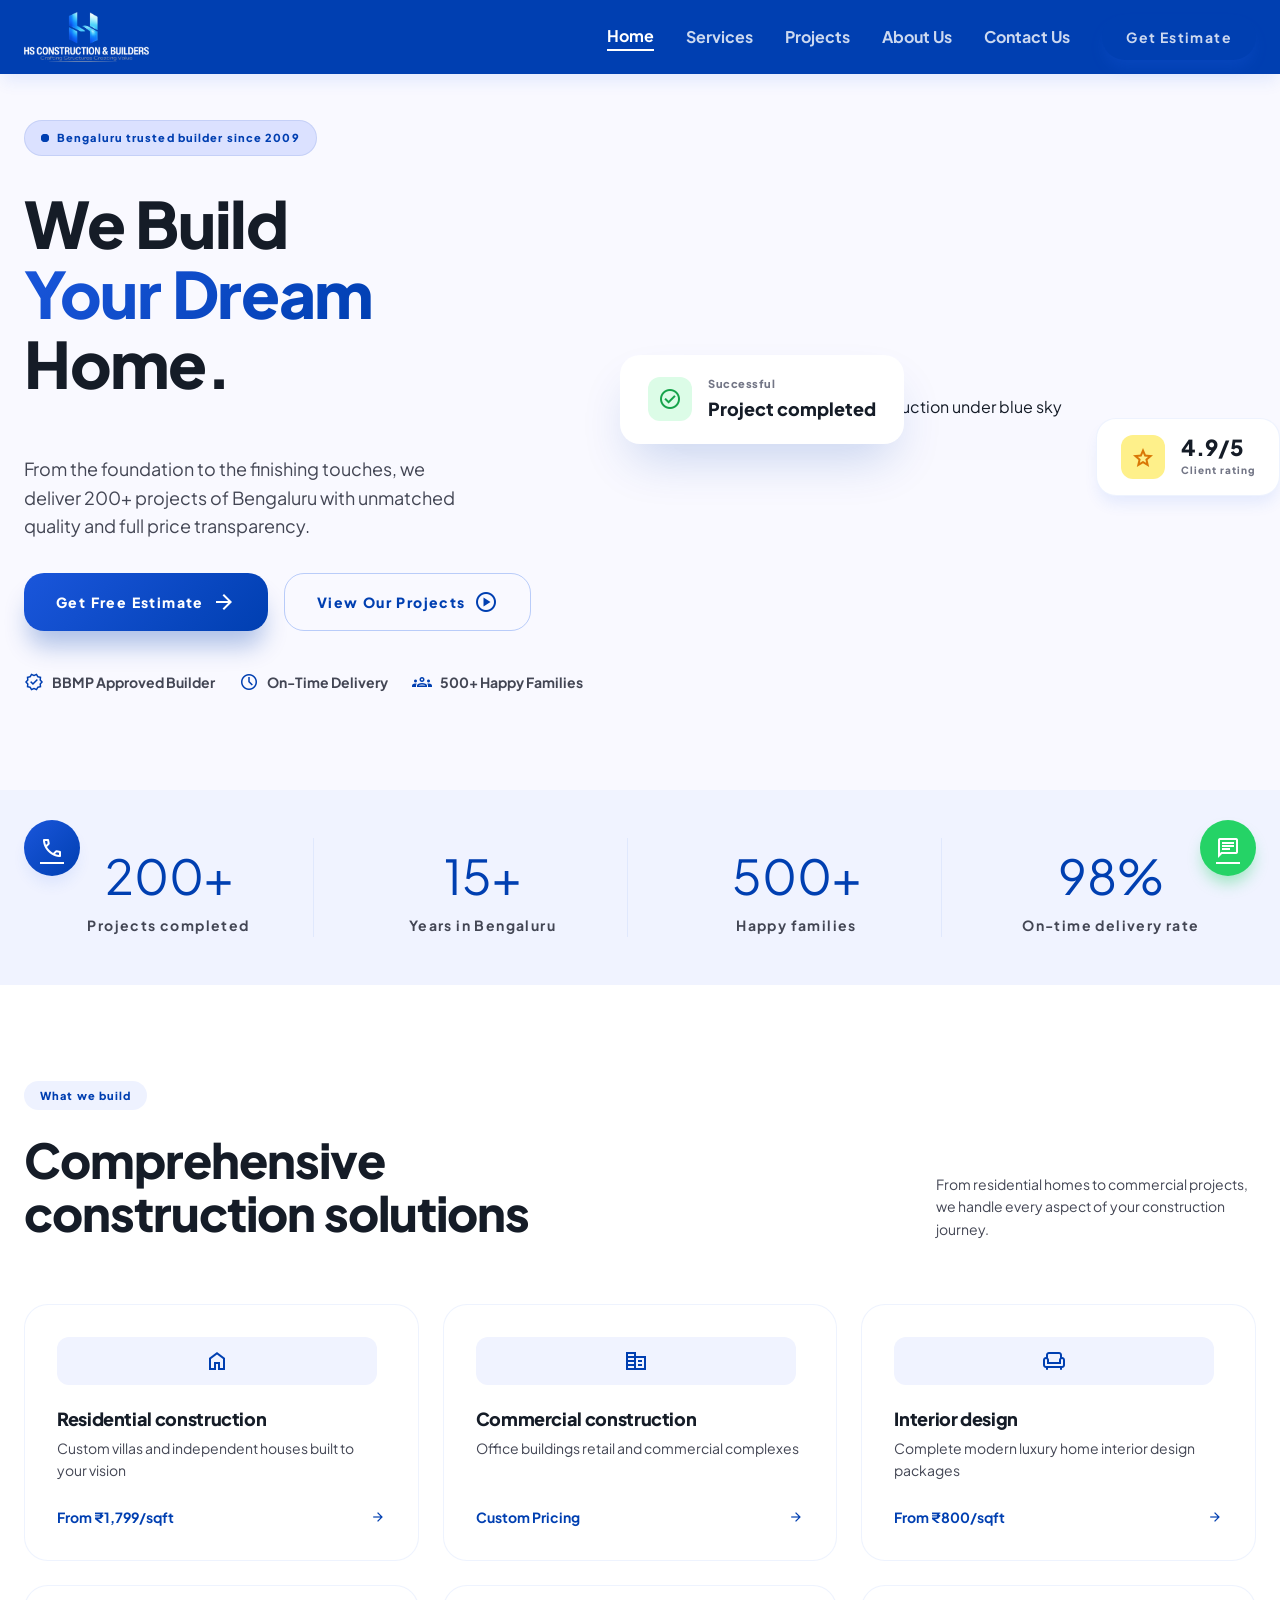
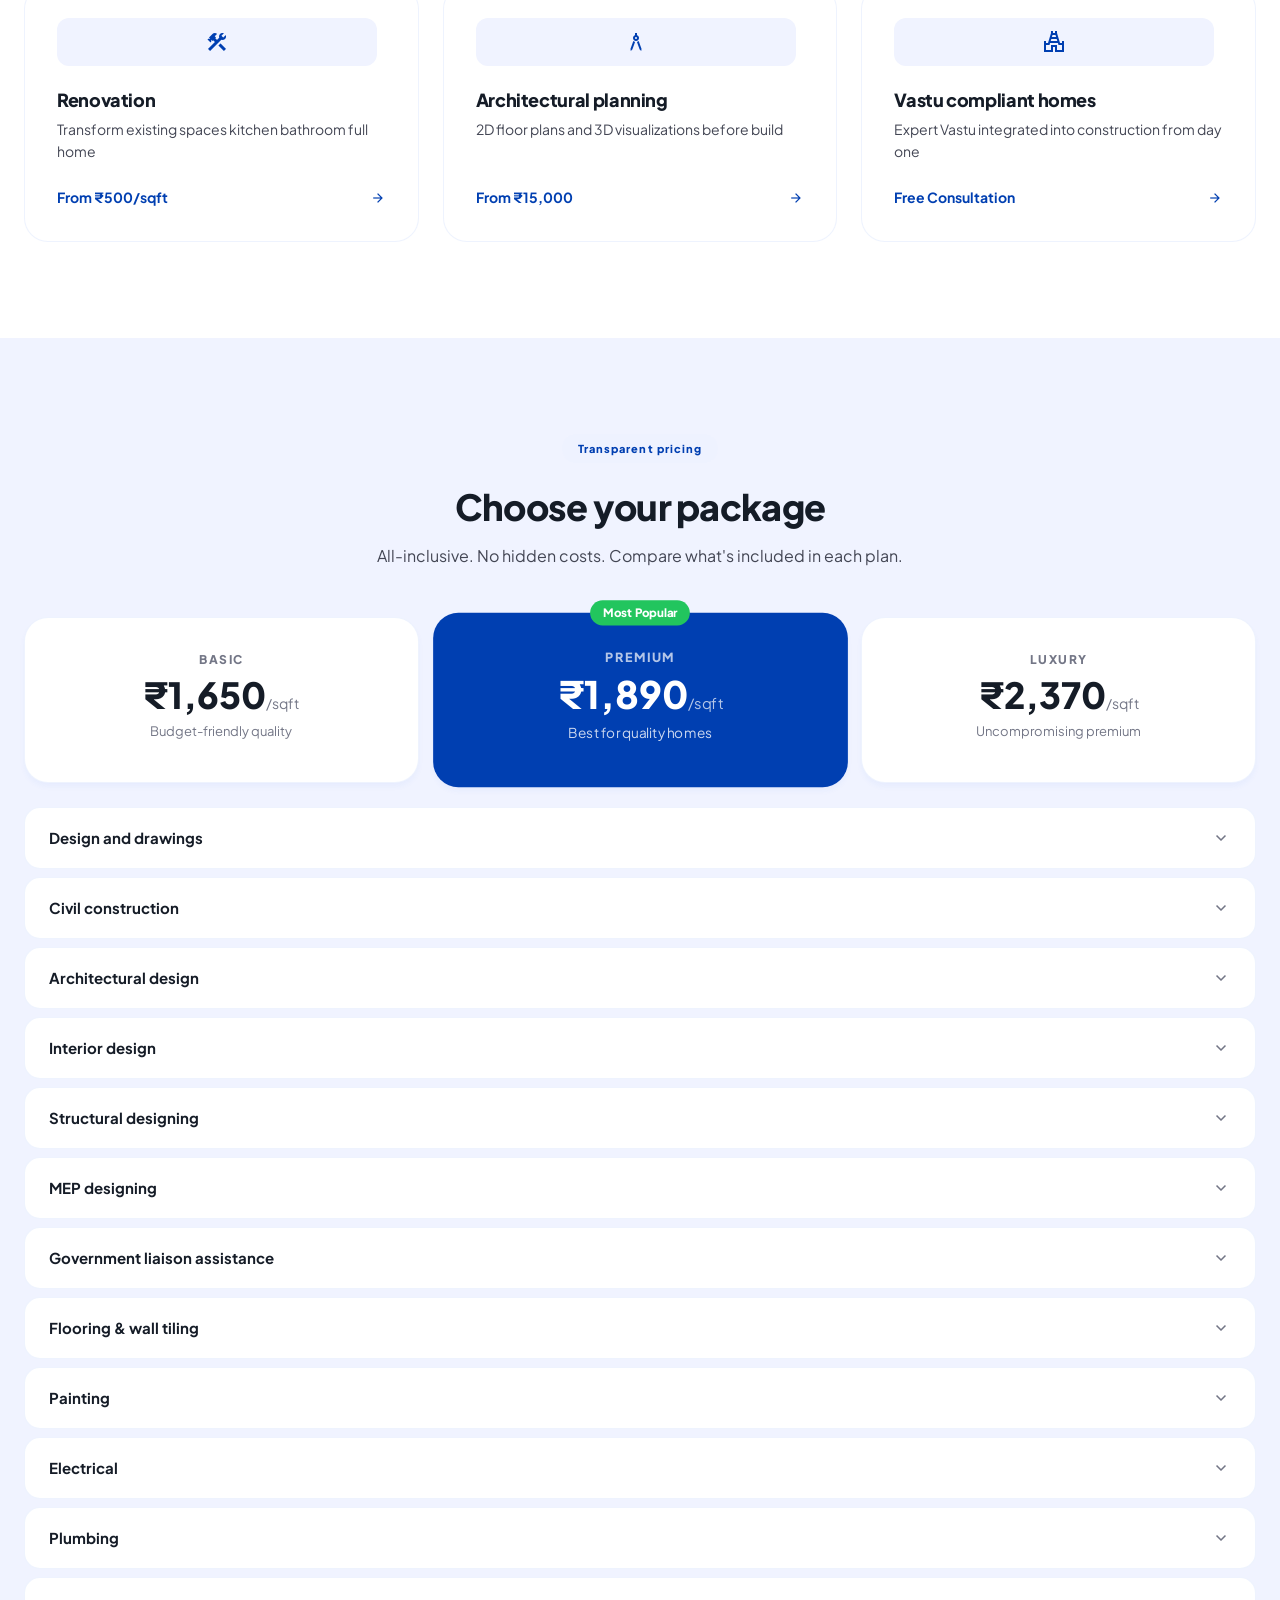
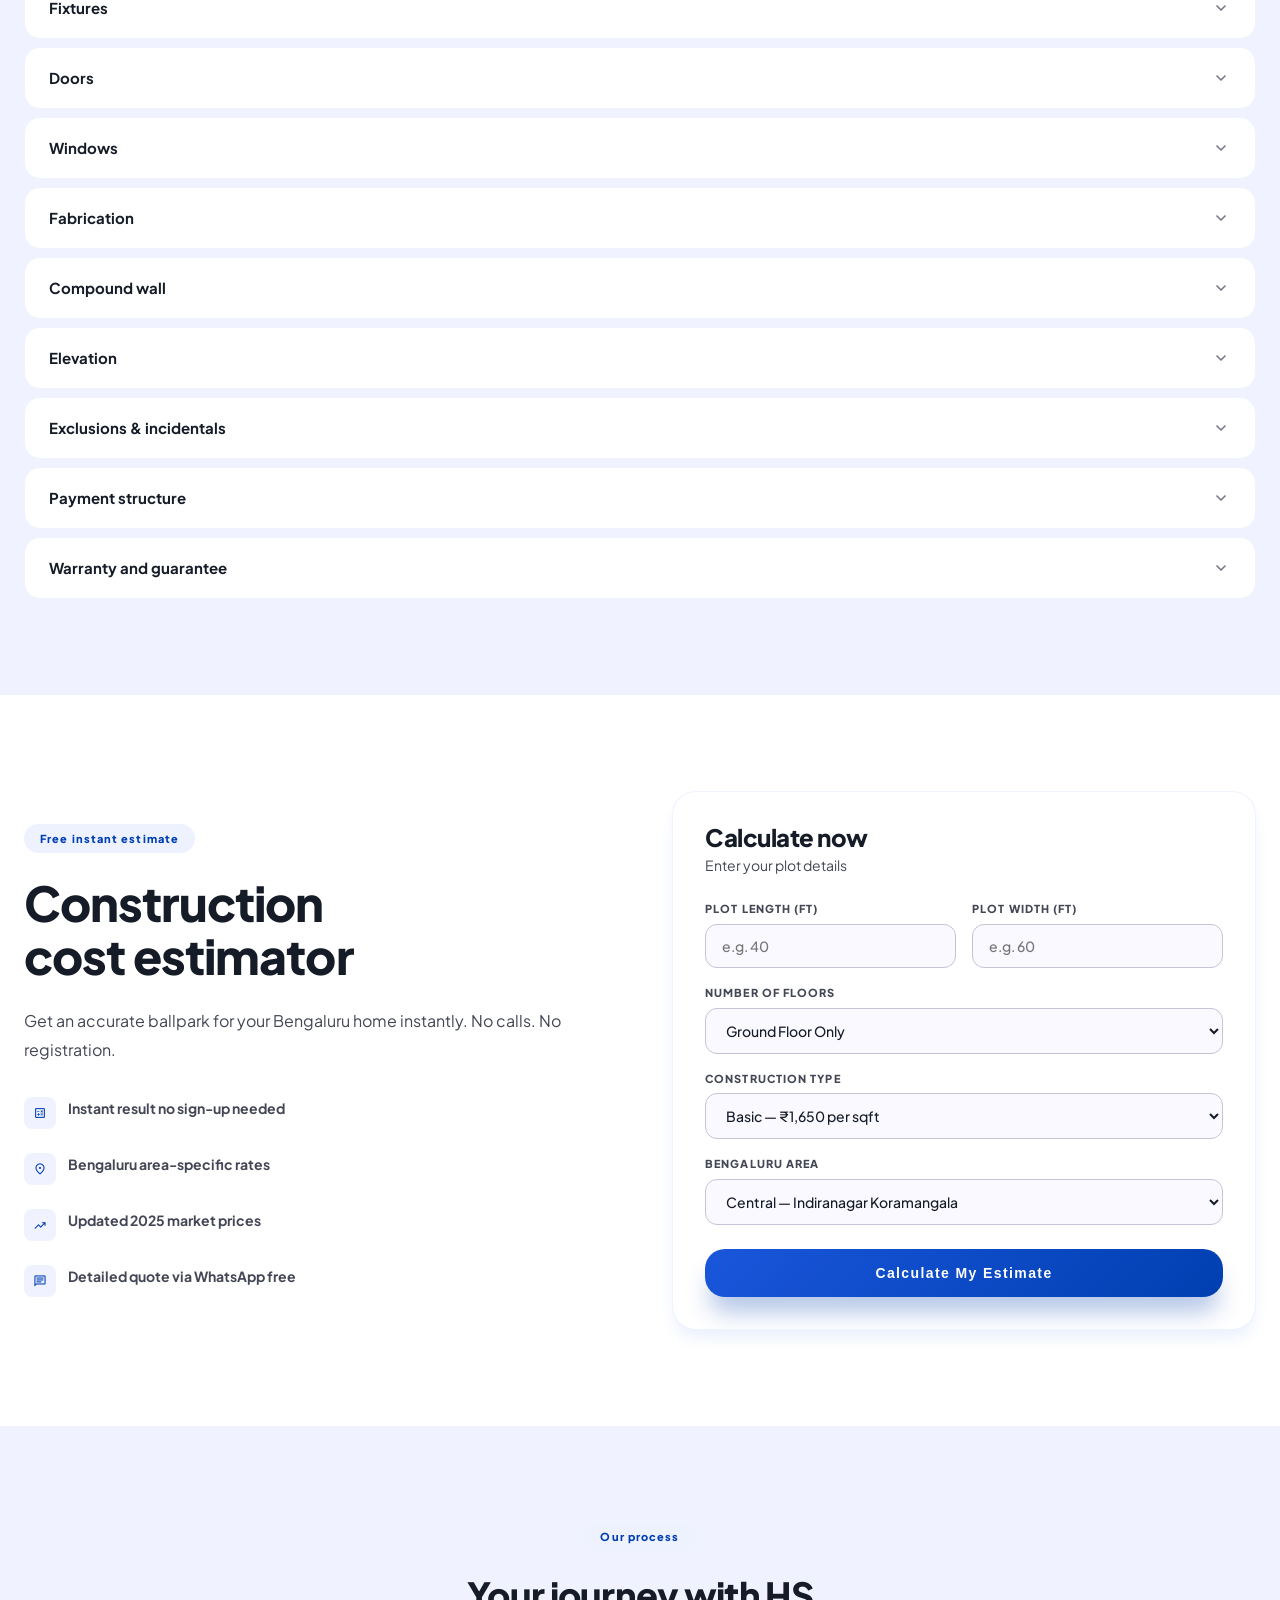
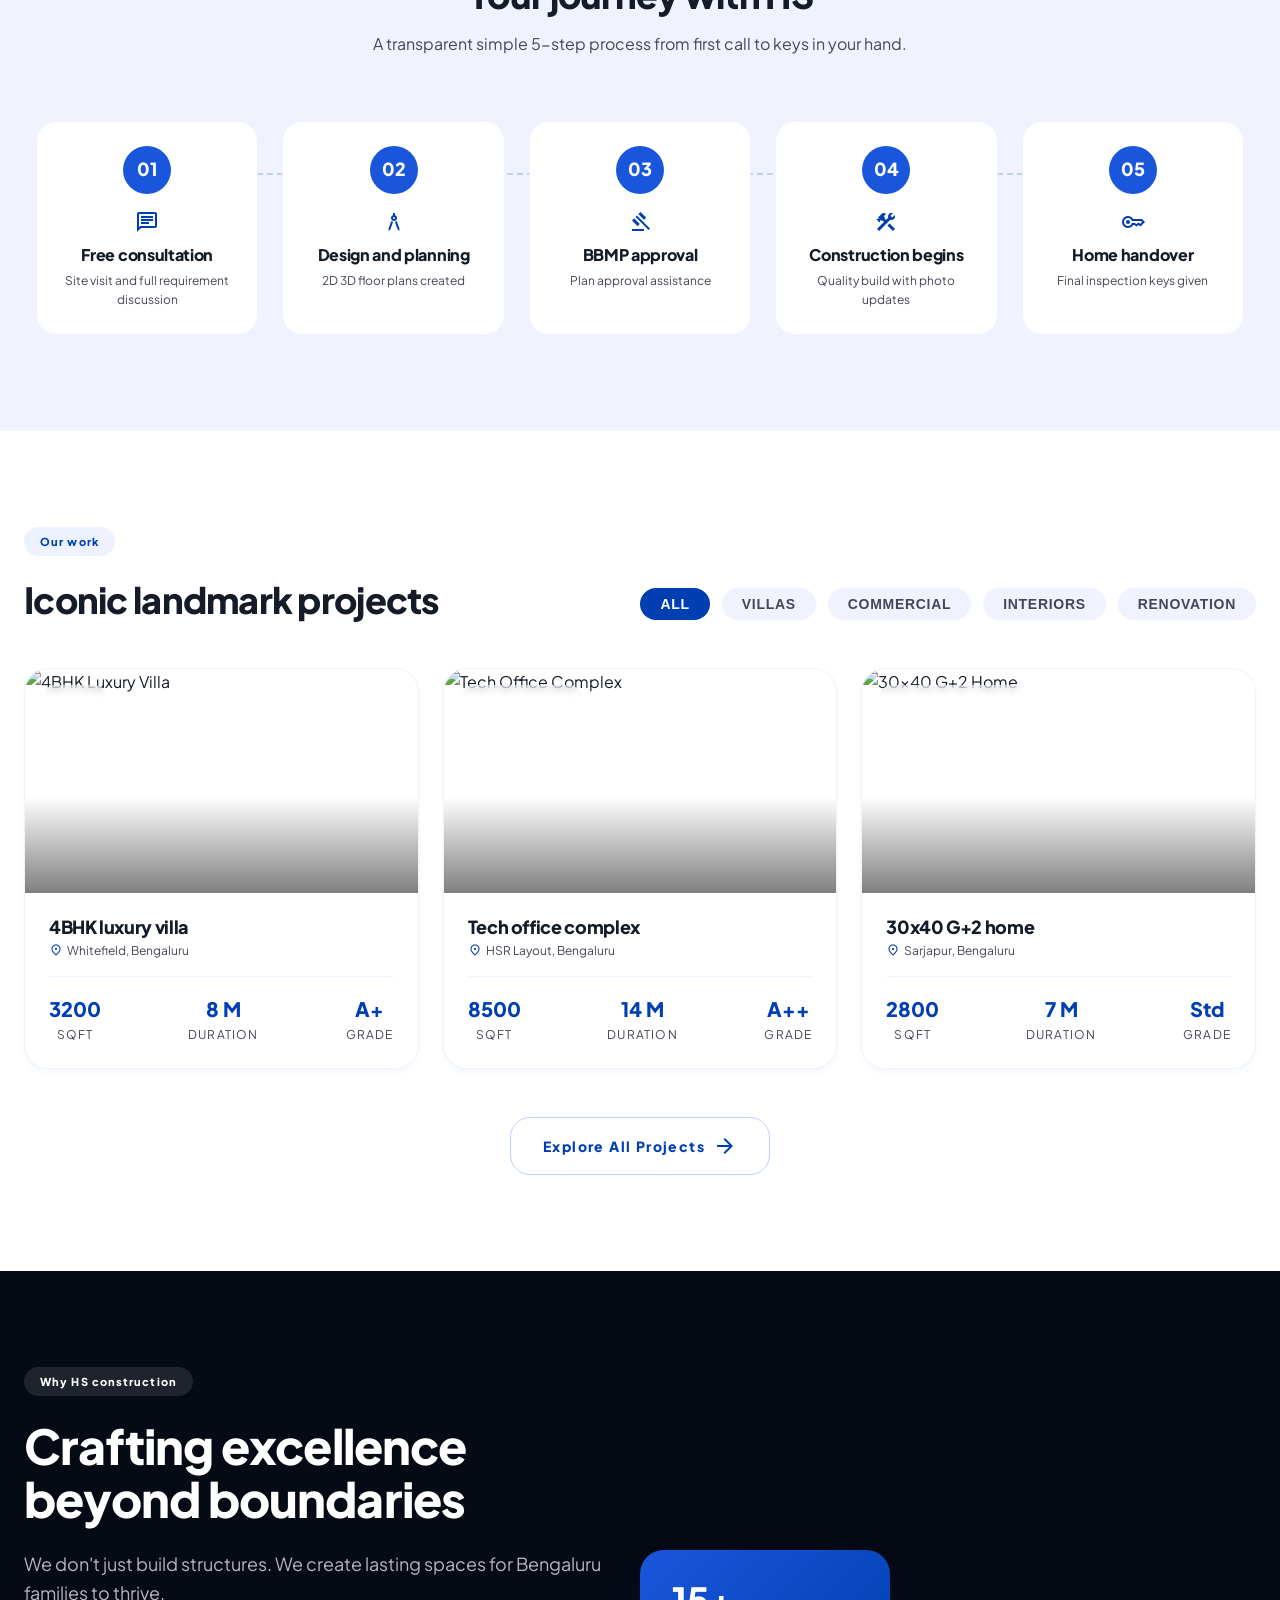
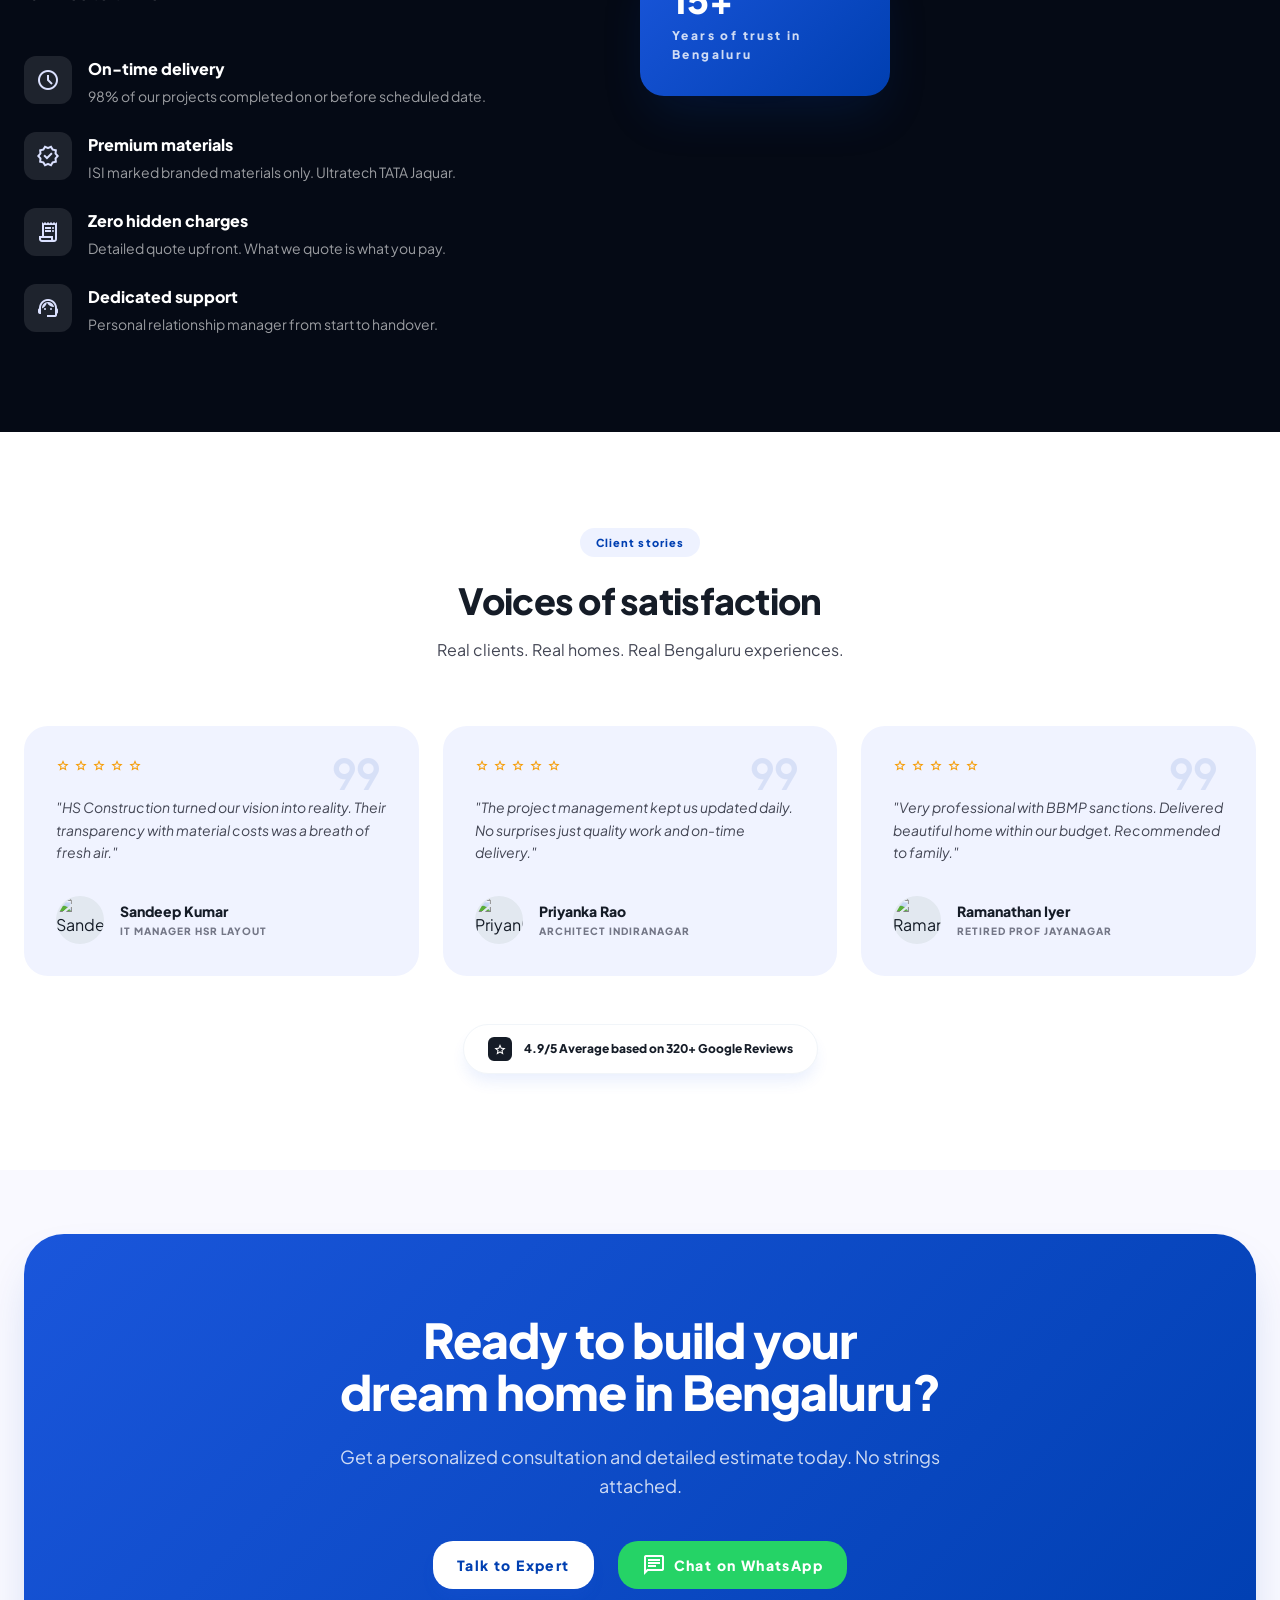
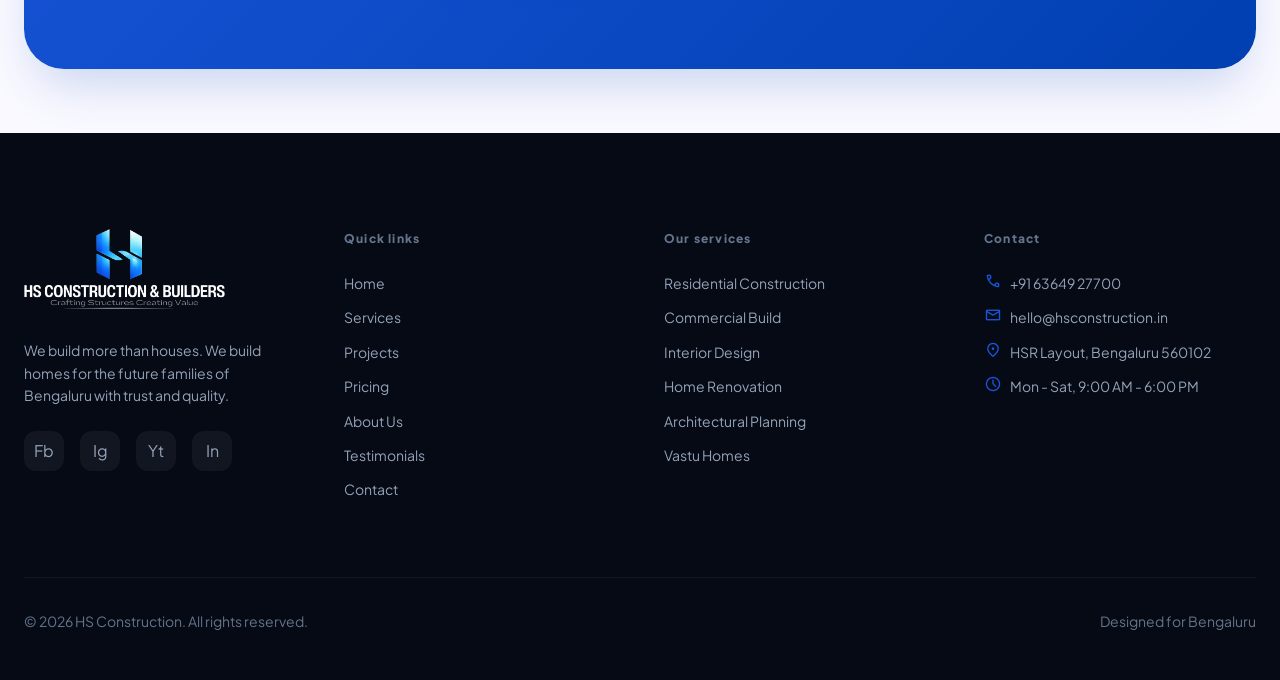
==== index.html @ 98358430 "first commit" ====
<!DOCTYPE html>
<html lang="en">

<head>
  <meta charset="UTF-8">
  <meta name="viewport" content="width=device-width, initial-scale=1.0">
  <title>HS Construction | Bengaluru Trusted Builder Since 2009</title>
  <meta name="description"
    content="HS Construction is Bengaluru's premium home constructor. View our transparent pricing, successful projects, and request a free estimate.">
  <link rel="stylesheet" href="style.css">
</head>

<body>

  <!-- SECTION 1: STICKY NAVBAR -->
  <header class="header">
    <div class="container nav-container">
      <div class="logo-box">
        <img src="logo.png" alt="HS Construction Logo" class="site-logo">
      </div>

      <nav class="nav-links">
        <a href="index.html" class="active">Home</a>
        <a href="services.html">Services</a>
        <a href="projects.html">Projects</a>
        <a href="about.html">About Us</a>
        <a href="contact.html">Contact Us</a>
        <a href="index.html#estimate" class="btn btn-primary" style="font-size: 14px;">Get Estimate</a>
      </nav>

      <button class="mobile-menu-btn" id="mobileMenuBtn">
        <span class="material-symbols-outlined">menu</span>
      </button>
    </div>
  </header>

  <!-- SECTION 2: HERO -->
  <section id="home" class="hero bg-page">
    <div class="container grid grid-cols-2" style="align-items: center;">
      <div style="display: flex; flex-direction: column; gap: 32px;">

        <div
          style="display: inline-flex; align-items: center; gap: 8px; background: #dbe1ff; padding: 8px 16px; border-radius: 9999px; border: 1px solid rgba(0,63,177,0.1); width: fit-content;">
          <div
            style="position: relative; width: 8px; height: 8px; border-radius: 50%; background: var(--primary-blue);">
            <div class="animate-ping"
              style="position: absolute; inset: 0; background: var(--primary-blue); border-radius: 50%;"></div>
          </div>
          <span style="color: var(--primary-blue); font-size: 11px; letter-spacing: 0.1em; font-weight: 800;">Bengaluru
            trusted builder since 2009</span>
        </div>

        <h1>
          <span style="color: var(--text-dark);">We Build</span><br>
          <span class="blue-gradient-text">Your Dream</span><br>
          <span style="color: var(--text-dark);">Home.</span>
        </h1>

        <p class="text-body" style="font-size: 18px; max-width: 450px;">
          From the foundation to the finishing touches, we deliver 200+ projects of Bengaluru with unmatched quality and
          full price transparency.
        </p>

        <div style="display: flex; gap: 16px; flex-wrap: wrap;">
          <a href="#estimate" class="btn btn-gradient">
            Get Free Estimate <span class="material-symbols-outlined">arrow_forward</span>
          </a>
          <a href="projects.html" class="btn btn-ghost">
            View Our Projects <span class="material-symbols-outlined">play_circle</span>
          </a>
        </div>

        <div style="display: flex; gap: 24px; flex-wrap: wrap; margin-top: 8px;">
          <div style="display: flex; align-items: center; gap: 8px;">
            <span class="material-symbols-outlined text-primary" style="font-size: 20px;">verified</span>
            <span class="text-body" style="font-size: 14px; font-weight: 700;">BBMP Approved Builder</span>
          </div>
          <div style="display: flex; align-items: center; gap: 8px;">
            <span class="material-symbols-outlined text-primary" style="font-size: 20px;">schedule</span>
            <span class="text-body" style="font-size: 14px; font-weight: 700;">On-Time Delivery</span>
          </div>
          <div style="display: flex; align-items: center; gap: 8px;">
            <span class="material-symbols-outlined text-primary" style="font-size: 20px;">groups</span>
            <span class="text-body" style="font-size: 14px; font-weight: 700;">500+ Happy Families</span>
          </div>
        </div>

      </div>

      <div class="hero-image-wrapper fade-up">
        <img
          src="https://lh3.googleusercontent.com/aida-public/[base64]"
          alt="Premium Modern Home Construction under blue sky">

        <div class="floating-card-bottom animate-bounce">
          <div
            style="background-color: #dcfce7; color: #16a34a; width: 44px; height: 44px; border-radius: 12px; display: flex; align-items: center; justify-content: center;">
            <span class="material-symbols-outlined" style="font-size: 24px;">check_circle</span>
          </div>
          <div>
            <div
              style="font-size: 11px; font-weight: 800; color: var(--text-muted); letter-spacing: 0.05em; margin-bottom: 2px;">
              Successful</div>
            <div style="font-size: 18px; font-weight: 800;">Project completed</div>
          </div>
        </div>

        <div class="floating-card-top animate-bounce" style="animation-delay: 1s;">
          <div
            style="background-color: #fef08a; color: #d97706; width: 44px; height: 44px; border-radius: 12px; display: flex; align-items: center; justify-content: center;">
            <span class="material-symbols-outlined" style="font-size: 24px;">star</span>
          </div>
          <div>
            <div style="font-size: 22px; font-weight: 800; line-height: 1;">4.9/5</div>
            <div
              style="font-size: 10px; font-weight: 800; color: var(--text-muted); padding-top: 4px; letter-spacing: 0.1em;">
              Client rating</div>
          </div>
        </div>
      </div>
    </div>
  </section>

  <!-- SECTION 3: STATS BAR -->
  <section class="stats bg-alt">
    <div class="container">
      <div class="grid stats-grid fade-up" id="statsContainer">
        <div class="stat-item" style="border-right: 1px solid var(--outline-ghost);">
          <div class="stat-number"><span class="counter" data-target="200">0</span>+</div>
          <div class="stat-label">Projects completed</div>
        </div>
        <div class="stat-item" style="border-right: 1px solid var(--outline-ghost);">
          <div class="stat-number"><span class="counter" data-target="15">0</span>+</div>
          <div class="stat-label">Years in Bengaluru</div>
        </div>
        <div class="stat-item" style="border-right: 1px solid var(--outline-ghost);">
          <div class="stat-number"><span class="counter" data-target="500">0</span>+</div>
          <div class="stat-label">Happy families</div>
        </div>
        <div class="stat-item">
          <div class="stat-number"><span class="counter" data-target="98">0</span>%</div>
          <div class="stat-label">On-time delivery rate</div>
        </div>
      </div>
    </div>
  </section>

  <!-- SECTION 4: SERVICES -->
  <section id="services" class="section-py bg-white">
    <div class="container fade-up">
      <div
        style="display: flex; justify-content: space-between; align-items: flex-end; flex-wrap: wrap; gap: 24px; margin-bottom: 64px;">
        <div>
          <div class="section-tag">What we build</div>
          <h2 style="font-size: 48px;">Comprehensive <br>construction solutions</h2>
        </div>
        <div class="text-body" style="max-width: 320px; font-size: 14px;">
          From residential homes to commercial projects, we handle every aspect of your construction journey.
        </div>
      </div>

      <div class="grid grid-cols-3">
        <!-- Service 1 -->
        <div class="card" style="padding: 32px; display: flex; flex-direction: column;">
          <div class="card-icon"
            style="width: 320px; height: 48px; border-radius: 12px; background: var(--bg-alt); display: flex; align-items: center; justify-content: center; margin-bottom: 24px; transition: background 0.3s;">
            <span class="material-symbols-outlined text-primary">home</span>
          </div>
          <h3 style="font-size: 18px; margin-bottom: 8px;">Residential construction</h3>
          <p class="text-body" style="font-size: 14px; margin-bottom: 24px; flex-grow: 1;">Custom villas and independent
            houses built to your vision</p>
          <div style="display: flex; justify-content: space-between; align-items: center;">
            <span class="text-primary" style="font-weight: 700; font-size: 14px;">From ₹1,799/sqft</span>
            <span class="material-symbols-outlined text-primary" style="font-size: 16px;">arrow_forward</span>
          </div>
        </div>

        <!-- Service 2 -->
        <div class="card" style="padding: 32px; display: flex; flex-direction: column;">
          <div class="card-icon"
            style="width: 320px; height: 48px; border-radius: 12px; background: var(--bg-alt); display: flex; align-items: center; justify-content: center; margin-bottom: 24px; transition: background 0.3s;">
            <span class="material-symbols-outlined text-primary">corporate_fare</span>
          </div>
          <h3 style="font-size: 18px; margin-bottom: 8px;">Commercial construction</h3>
          <p class="text-body" style="font-size: 14px; margin-bottom: 24px; flex-grow: 1;">Office buildings retail and
            commercial complexes</p>
          <div style="display: flex; justify-content: space-between; align-items: center;">
            <span class="text-primary" style="font-weight: 700; font-size: 14px;">Custom Pricing</span>
            <span class="material-symbols-outlined text-primary" style="font-size: 16px;">arrow_forward</span>
          </div>
        </div>

        <!-- Service 3 -->
        <div class="card" style="padding: 32px; display: flex; flex-direction: column;">
          <div class="card-icon"
            style="width: 320px; height: 48px; border-radius: 12px; background: var(--bg-alt); display: flex; align-items: center; justify-content: center; margin-bottom: 24px; transition: background 0.3s;">
            <span class="material-symbols-outlined text-primary">chair</span>
          </div>
          <h3 style="font-size: 18px; margin-bottom: 8px;">Interior design</h3>
          <p class="text-body" style="font-size: 14px; margin-bottom: 24px; flex-grow: 1;">Complete modern luxury home
            interior design packages</p>
          <div style="display: flex; justify-content: space-between; align-items: center;">
            <span class="text-primary" style="font-weight: 700; font-size: 14px;">From ₹800/sqft</span>
            <span class="material-symbols-outlined text-primary" style="font-size: 16px;">arrow_forward</span>
          </div>
        </div>

        <!-- Service 4 -->
        <div class="card" style="padding: 32px; display: flex; flex-direction: column;">
          <div class="card-icon"
            style="width: 320px; height: 48px; border-radius: 12px; background: var(--bg-alt); display: flex; align-items: center; justify-content: center; margin-bottom: 24px; transition: background 0.3s;">
            <span class="material-symbols-outlined text-primary">construction</span>
          </div>
          <h3 style="font-size: 18px; margin-bottom: 8px;">Renovation</h3>
          <p class="text-body" style="font-size: 14px; margin-bottom: 24px; flex-grow: 1;">Transform existing spaces
            kitchen bathroom full home</p>
          <div style="display: flex; justify-content: space-between; align-items: center;">
            <span class="text-primary" style="font-weight: 700; font-size: 14px;">From ₹500/sqft</span>
            <span class="material-symbols-outlined text-primary" style="font-size: 16px;">arrow_forward</span>
          </div>
        </div>

        <!-- Service 5 -->
        <div class="card" style="padding: 32px; display: flex; flex-direction: column;">
          <div class="card-icon"
            style="width: 320px; height: 48px; border-radius: 12px; background: var(--bg-alt); display: flex; align-items: center; justify-content: center; margin-bottom: 24px; transition: background 0.3s;">
            <span class="material-symbols-outlined text-primary">architecture</span>
          </div>
          <h3 style="font-size: 18px; margin-bottom: 8px;">Architectural planning</h3>
          <p class="text-body" style="font-size: 14px; margin-bottom: 24px; flex-grow: 1;">2D floor plans and 3D
            visualizations before build</p>
          <div style="display: flex; justify-content: space-between; align-items: center;">
            <span class="text-primary" style="font-weight: 700; font-size: 14px;">From ₹15,000</span>
            <span class="material-symbols-outlined text-primary" style="font-size: 16px;">arrow_forward</span>
          </div>
        </div>

        <!-- Service 6 -->
        <div class="card" style="padding: 32px; display: flex; flex-direction: column;">
          <div class="card-icon"
            style="width: 320px; height: 48px; border-radius: 12px; background: var(--bg-alt); display: flex; align-items: center; justify-content: center; margin-bottom: 24px; transition: background 0.3s;">
            <span class="material-symbols-outlined text-primary">temple_hindu</span>
          </div>
          <h3 style="font-size: 18px; margin-bottom: 8px;">Vastu compliant homes</h3>
          <p class="text-body" style="font-size: 14px; margin-bottom: 24px; flex-grow: 1;">Expert Vastu integrated into
            construction from day one</p>
          <div style="display: flex; justify-content: space-between; align-items: center;">
            <span class="text-primary" style="font-weight: 700; font-size: 14px;">Free Consultation</span>
            <span class="material-symbols-outlined text-primary" style="font-size: 16px;">arrow_forward</span>
          </div>
        </div>
      </div>
    </div>
  </section>

  <!-- SECTION 5: PRICING COMPARISON TABLE -->
  <section id="pricing" class="section-py bg-alt">
    <div class="container fade-up">
      <div style="text-align:center;margin-bottom:48px;">
        <div class="section-tag">Transparent pricing</div>
        <h2 style="font-size:36px;margin-bottom:16px;">Choose your package</h2>
        <p class="text-body">All-inclusive. No hidden costs. Compare what's included in each plan.</p>
      </div>

      <!-- Package Header -->
      <div class="pkg-header-row">
        <div class="pkg-col pkg-col-basic">
          <div class="pkg-tier-badge">Basic</div>
          <div class="pkg-price">₹1,650<span>/sqft</span></div>
          <div class="pkg-desc">Budget-friendly quality</div>
        </div>
        <div class="pkg-col pkg-col-premium">
          <div class="pkg-popular-badge">Most Popular</div>
          <div class="pkg-tier-badge">Premium</div>
          <div class="pkg-price">₹1,890<span>/sqft</span></div>
          <div class="pkg-desc">Best for quality homes</div>
        </div>
        <div class="pkg-col pkg-col-luxury">
          <div class="pkg-tier-badge">Luxury</div>
          <div class="pkg-price">₹2,370<span>/sqft</span></div>
          <div class="pkg-desc">Uncompromising premium</div>
        </div>
      </div>

      <!-- Accordion Rows -->
      <div class="pkg-accordion" id="pkgAccordion">

        <!-- Row 1 -->
        <div class="pkg-row">
          <div class="pkg-row-header">
            <span>Design and drawings</span>
            <span class="pkg-chevron material-symbols-outlined">expand_more</span>
          </div>
          <div class="pkg-row-body">
            <div class="pkg-cell pkg-cell-basic"><strong>Basic</strong>
              <ul>
                <li>2D floor plans</li>
                <li>3D elevation designs</li>
                <li>Max 3 drawing revisions</li>

              </ul>
            </div>
            <div class="pkg-cell pkg-cell-premium"><strong>Premium</strong>
              <ul>
                <li>2D floor plans</li>
                <li>3D elevation designs</li>
                <li>Max 3 revisions per drawing</li>
                <li>Basic internal isometric views</li>
                <li>Visual site survey</li>
              </ul>
            </div>
            <div class="pkg-cell pkg-cell-luxury"><strong>Luxury</strong>
              <ul>
                <li>Premium 2D &amp; 3D floor plans</li>
                <li>3D elevation all views</li>
                <li>Max 40 revisions</li>
                <li>Full isometric views + renders</li>
                <li>Landscaping design</li>
                <li>3D walkthrough</li>
                <li>Physical site survey</li>
                <li>VR walkthrough</li>
              </ul>
            </div>
          </div>
        </div>

        <!-- Row 2 -->
        <div class="pkg-row">
          <div class="pkg-row-header">
            <span>Civil construction</span>
            <span class="pkg-chevron material-symbols-outlined">expand_more</span>
          </div>
          <div class="pkg-row-body">
            <div class="pkg-cell pkg-cell-basic"><strong>Basic</strong>
              <ul>
                <li>Floor to floor height – 9′</li>
                <li>Steel (500 TMT Bars) – Bhuwalka/Kamadhenu</li>
                <li>Cement (Grade 43 or 53 as needed) – Penna/Dalmia</li>
                <li>UG Sump built with solid blocks of 6” thickness & waterproof plastered 6000 lts</li>
                <li>Concrete – M20 grade RMC</li>
                <li>Solid Block walls – 6” & 4” thickness</li>
                <li>Internal, external and toilet wall – column joints plastering with chicken mesh</li>
                <li>Waterproofing compound – Dr.Fixit/FOSROC for external walls</li>
                <li>Cement based waterproofing</li>
                <li>Steel/concrete lofts – Not included</li>
                <li>Anti termite treatment</li>
              </ul>
            </div>
            <div class="pkg-cell pkg-cell-premium"><strong>Premium</strong>
              <ul>
                <li>Floor to floor height – 10'</li>
                <li>Steel (500 TMT bars) – Bhuwalka/Kamadhenu</li>
                <li>Cement (Grade 43 or 53 as needed) – Penna/Dalmia</li>
                <li>UG Sump built with solid blocks of 8” thickness & waterproof plastered 7000 lts</li>
                <li>Concrete – M20 grade RMC</li>
                <li>Solid Block walls – 6” & 4” thickness</li>
                <li>Internal, external and toilet wall – column joints plastering with chicken mesh</li>
                <li>Waterproofing compound – Dr.Fixit/FOSROC for external walls</li>
                <li>Cement based waterproofing, waterproofing in terrace to avoid leakage</li>
                <li>Steel/concrete lofts – Not Included</li>
                <li>Ledge wall for incorporating concealed sanitary parts – Included</li>
                <li>Anti termite treatment</li>
              </ul>
            </div>
            <div class="pkg-cell pkg-cell-luxury"><strong>Luxury</strong>
              <ul>
                <li>Floor to floor height – 10’6″</li>
                <li>Steel (500 TMT bars) – JSW/SAIL/Vizag</li>
                <li>Cement (Grade 53) – ACC/Ultratech</li>
                <li>UG Sump built with RCC & waterproof plastered 8000 lts</li>
                <li>Concrete – M25 grade RMC</li>
                <li>Machine cut solid Block walls – 6” & 4” thickness of APCO/Sonika/equivalent</li>
                <li>Internal courtyards, skylights & other designer architectural elements included</li>
                <li>Internal, external and toilet wall – column joints plastering with chicken mesh</li>
                <li>Waterproofing compound – Dr.Fixit/FOSROC for external walls</li>
                <li>Crystalline waterproofing, cinder filling in sunken toilets, heat & waterproofing in terrace</li>
                <li>Ledge wall for incorporating concealed sanitary parts – Included</li>
                <li>Steel/concrete lofts – Not Included</li>
                <li>Anti termite treatment</li>
              </ul>
            </div>
          </div>
        </div>

        <!-- Row 3 -->
        <div class="pkg-row">
          <div class="pkg-row-header">
            <span>Architectural design</span>
            <span class="pkg-chevron material-symbols-outlined">expand_more</span>
          </div>
          <div class="pkg-row-body">
            <div class="pkg-cell pkg-cell-basic"><strong>Basic</strong>
              <ul>
                <li>Working drawing for all works</li>
                <li>Schedule of Openings</li>
                <li>Section and Elevation</li>
              </ul>
            </div>
            <div class="pkg-cell pkg-cell-premium"><strong>Premium</strong>
              <ul>
                <li>Working drawing for all works</li>
                <li>Schedule of Openings</li>
                <li>Section and Elevation</li>
              </ul>
            </div>
            <div class="pkg-cell pkg-cell-luxury"><strong>Luxury</strong>
              <ul>
                <li>Working drawing for all works</li>
                <li>Schedule of Openings</li>
                <li>Section and Elevation</li>
                <li>Detailed portfolio of the home post handover</li>
              </ul>
            </div>
          </div>
        </div>

        <!-- Row 4 -->
        <div class="pkg-row">
          <div class="pkg-row-header">
            <span>Interior design</span>
            <span class="pkg-chevron material-symbols-outlined">expand_more</span>
          </div>
          <div class="pkg-row-body">
            <div class="pkg-cell pkg-cell-basic"><strong>Basic</strong>
              <ul>
                <li>2D Furniture layout</li>
              </ul>
            </div>
            <div class="pkg-cell pkg-cell-premium"><strong>Premium</strong>
              <ul>
                <li>Complete 3D design interiors (only if executed by BuildAHome)</li>
                <li>2D Furniture layout</li>
                <li>Assisting in interior procurement</li>
              </ul>
            </div>
            <div class="pkg-cell pkg-cell-luxury"><strong>Luxury</strong>
              <ul>
                <li>Complete 3D design interiors (only if executed by BuildAHome)</li>
                <li>2D Furniture layout</li>
                <li>Assisting in interior procurement</li>
              </ul>
            </div>
          </div>
        </div>

        <!-- Row 5 -->
        <div class="pkg-row">
          <div class="pkg-row-header">
            <span>Structural designing</span>
            <span class="pkg-chevron material-symbols-outlined">expand_more</span>
          </div>
          <div class="pkg-row-body">
            <div class="pkg-cell pkg-cell-basic"><strong>Basic</strong>
              <ul>
                <li>Structural Design as per IS Code</li>
                <li>Good for construction drawings</li>
                <li>Soil Test report</li>
              </ul>
            </div>
            <div class="pkg-cell pkg-cell-premium"><strong>Premium</strong>
              <ul>
                <li>Structural Design as per IS Code</li>
                <li>Good for construction drawings</li>
                <li>Soil Test report</li>
                <li>Design Analysis Report</li>
              </ul>
            </div>
            <div class="pkg-cell pkg-cell-luxury"><strong>Luxury</strong>
              <ul>
                <li>Structural Design as per IS Code</li>
                <li>Good for construction drawings</li>
                <li>Soil Test Report</li>
                <li>Overlapped Structural, Architectural & MEP Drawings</li>
                <li>3D structural drawings & Design Analysis Report</li>
              </ul>
            </div>
          </div>
        </div>

        <!-- Row 6 -->
        <div class="pkg-row">
          <div class="pkg-row-header">
            <span>MEP designing</span>
            <span class="pkg-chevron material-symbols-outlined">expand_more</span>
          </div>
          <div class="pkg-row-body">
            <div class="pkg-cell pkg-cell-basic"><strong>Basic</strong>
              <ul>
                <li>Electrical Layout</li>
                <li>Plumbing Water Line Layout</li>
                <li>Plumbing Drainage Line Layout</li>
              </ul>
            </div>
            <div class="pkg-cell pkg-cell-premium"><strong>Premium</strong>
              <ul>
                <li>Electrical Layout</li>
                <li>Plumbing Water Line Layout</li>
                <li>Plumbing Drainage Line Layout</li>
              </ul>
            </div>
            <div class="pkg-cell pkg-cell-luxury"><strong>Luxury</strong>
              <ul>
                <li>Electrical Layout</li>
                <li>Plumbing Water Line Layout</li>
                <li>Plumbing Drainage Line Layout</li>
                <li>Detailed HVAC design</li>
              </ul>
            </div>
          </div>
        </div>

        <!-- Row 7 -->
        <div class="pkg-row">
          <div class="pkg-row-header">
            <span>Government liaison assistance</span>
            <span class="pkg-chevron material-symbols-outlined">expand_more</span>
          </div>
          <div class="pkg-row-body">
            <div class="pkg-cell pkg-cell-basic"><strong>Basic</strong>
              <p><strong>HS Construction will provide liaison assistance with different government agencies, obtain
                  permissions, licenses & sanction fee for the following (if applicable):</strong></p>

              <ul>
                <li>Construction Plan Sanction</li>
                <li>Temporary Electricity connection</li>
                <li>Permanent electrical connection</li>
                <li>Water connection</li>
                <li>Sewage connection</li>
              </ul>
            </div>
            <div class="pkg-cell pkg-cell-premium"><strong>Premium</strong>
              <p><strong>HS Construction will provide liaison assistance with different government agencies, obtain
                  permissions, licenses & sanction fee for the following (if applicable):</strong></p>

              <ul>
                <li>Construction Plan Sanction</li>
                <li>Temporary Electricity connection</li>
                <li>Permanent electrical connection</li>
                <li>Water connection</li>
                <li>Sewage connection</li>
              </ul>
            </div>
            <div class="pkg-cell pkg-cell-luxury"><strong>Luxury</strong>
              <p><strong>HS Construction will provide liaison assistance with different government agencies, obtain
                  permissions, licenses & sanction fee for the following (if applicable):</strong></p>

              <ul>
                <li>Construction Plan Sanction</li>
                <li>Temporary Electricity connection</li>
                <li>Permanent electrical connection</li>
                <li>Water connection</li>
                <li>Sewage connection</li>
              </ul>
            </div>
          </div>
        </div>

        <!-- Row 8 -->
        <div class="pkg-row">
          <div class="pkg-row-header">
            <span>Flooring &amp; wall tiling</span>
            <span class="pkg-chevron material-symbols-outlined">expand_more</span>
          </div>
          <div class="pkg-row-body">
            <div class="pkg-cell pkg-cell-basic"><strong>Basic</strong>
              <ul>
                <li>Living, Kitchen, Dining & Bedrooms: Vitrified tiles – Rs.50/- per Sqft</li>
                <li>Balcony, Sit-out, Passage Areas: Anti-skid tiles – Rs.35/- per Sqft</li>
                <li>Toilet Flooring: Anti-skid tiles – Rs.40/- per Sqft</li>
                <li>Toilet Wall Dado (7ft height): Highlighting tiles – Rs.50/- per Sqft</li>
                <li>Kitchen counter top: Granite – Rs.110/- per Sqft</li>
                <li>Kitchen Wall Dado (up to 2’ above counter): Backsplash tiles – Rs.45/- per Sqft</li>
                <li>2’ x 2’ is maximum tile size</li>
                <li>No setback tiles</li>
              </ul>
            </div>
            <div class="pkg-cell pkg-cell-premium"><strong>Premium</strong>
              <ul>
                <li>Kitchen, Dining & Bedrooms: Vitrified tiles – Rs.60/- per Sqft (max size 2’ x 2’)</li>
                <li>Living Room, Foyer: Marble finished vitrified tiles – Rs.70/- per Sqft (max size 2’ x 4’)</li>
                <li>Staircase: Granite – Rs.100/- per Sqft</li>
                <li>Balcony, Sit-out, Passage & common areas: Anti-skid tiles – Rs.55/- per Sqft</li>
                <li>Toilet floor: Anti-skid tiles – Rs.50/- per Sqft</li>
                <li>Toilet Wall Dado (up to 7ft height): Light & highlighting tiles – Rs.45/- per Sqft</li>
                <li>Parking area, setback area (if charged): Tiles – Rs.35/- per Sqft</li>
                <li>Kitchen counter top: Granite – Rs.120/- per Sqft</li>
                <li>Kitchen Wall Dado (up to 2’ above counter): Backsplash tiles – Rs.50/- per Sqft</li>
                <li>Puja room wall tiling: Not included</li>
                <li>Puja room granite slab: Rs.100/- per Sqft</li>
              </ul>
            </div>
            <div class="pkg-cell pkg-cell-luxury"><strong>Luxury</strong>
              <ul>
                <li>Kitchen & Bedrooms: Vitrified tiles – Rs.80/- per Sqft</li>
                <li>Main Living Room, Dining: Italian marble / premium vitrified tiles (4’ x 8’) – Rs.400/- per Sqft
                </li>
                <li>Staircase, foyer area: Granite – Rs.135/- per Sqft</li>
                <li>Balcony, sit-out, passage & common areas: Anti-skid tiles – Rs.65/- per Sqft</li>
                <li>Toilet floor: Anti-skid tiles – Rs.70/- per Sqft</li>
                <li>Toilet Wall Dado (full height): Light & highlighting tiles – Rs.65/- per Sqft</li>
                <li>Parking area: Parking tiles / designer pavers – Rs.55/- per Sqft</li>
                <li>Kitchen counter top: Granite – Rs.150/- per Sqft</li>
                <li>Kitchen Wall Dado (up to 2’ above counter): Backsplash tiles – Rs.60/- per Sqft</li>
                <li>Puja room wall tiling (full height): Rs.65/- per Sqft</li>
                <li>Puja room granite slab: Rs.100/- per Sqft</li>
                <li>No limitation on tile size</li>
                <li>Tile grouting with spacer joints & epoxy grout in bathrooms</li>
                <li>Setback area tiles – Rs.45/- per Sqft (if charged)</li>
              </ul>
            </div>
          </div>
        </div>

        <!-- Row 9 -->
        <div class="pkg-row">
          <div class="pkg-row-header">
            <span>Painting</span>
            <span class="pkg-chevron material-symbols-outlined">expand_more</span>
          </div>
          <div class="pkg-row-body">
            <div class="pkg-cell pkg-cell-basic"><strong>Basic</strong>
              <ul>
                <li>Internal wall & ceiling: 2 coat wall putty + 1 coat primer + 2 coat Tractor emulsion paint</li>
                <li>External walls: 1 coat primer + 2 coat Ace weatherproof paint</li>
                <li>Brand: Asian / Berger / Dulux</li>
              </ul>
            </div>
            <div class="pkg-cell pkg-cell-premium"><strong>Premium</strong>
              <ul>
                <li>Internal wall & ceiling: 2 coat wall putty + 1 coat primer + 2 coat Tractor emulsion paint</li>
                <li>External walls: 1 coat primer + 2 coat Ace weatherproof paint</li>
                <li>Brand: Asian / Berger / Dulux</li>
              </ul>
            </div>
            <div class="pkg-cell pkg-cell-luxury"><strong>Luxury</strong>
              <ul>
                <li>Internal wall & ceiling: 2 coat wall putty + 1 coat primer + 2 coat Tractor emulsion paint</li>
                <li>External walls: 1 coat primer + 2 coat Ace weatherproof paint</li>
                <li>Brand: Asian / Berger / Dulux</li>
              </ul>
            </div>
          </div>
        </div>

        <!-- Row 10 -->
        <div class="pkg-row">
          <div class="pkg-row-header">
            <span>Electrical</span>
            <span class="pkg-chevron material-symbols-outlined">expand_more</span>
          </div>
          <div class="pkg-row-body">
            <div class="pkg-cell pkg-cell-basic"><strong>Basic</strong>
              <ul>
                <li>Light & power points – As per electrical design</li>
                <li>Geyser points – All bathrooms</li>
                <li>AC provision – Any 1 room</li>
                <li>Conduits – Good quality, hidden in slabs and walls</li>
                <li>Copper wire – Anchor</li>
                <li>External electrification included</li>
                <li>Switches & plates – Anchor Ziva</li>
                <li>Main DB & MCB – IndoAsian</li>
                <li>One UPS point for the house</li>
              </ul>
            </div>
            <div class="pkg-cell pkg-cell-premium"><strong>Premium</strong>
              <ul>
                <li>Sufficient light & power points – As per electrical standards</li>
                <li>Geyser points – All bathrooms</li>
                <li>AC provision – Any 2 bedrooms</li>
                <li>Conduits – Good quality, hidden in slabs and walls</li>
                <li>Fireproof copper wire – Anchor</li>
                <li>External electrification included</li>
                <li>Switches & plates – Anchor Penta White</li>
                <li>Main DB & MCB – IndoAsian</li>
                <li>EV charging point provision</li>
                <li>One UPS point for the house</li>
              </ul>
            </div>
            <div class="pkg-cell pkg-cell-luxury"><strong>Luxury</strong>
              <ul>
                <li>Sufficient light & power points – As per electrical standards</li>
                <li>Conduits – Good quality, hidden in slabs and walls</li>
                <li>Fire-retardant copper wire – Havells</li>
                <li>AC provision – In all rooms</li>
                <li>Switches & plates – Legrand Allzy White or equivalent</li>
                <li>Touch screen switch provision included</li>
                <li>Main DB & MCB – Legrand</li>
                <li>External electrification included</li>
                <li>Home automation provision included</li>
                <li>EV charging point provision</li>
                <li>One UPS point for the home</li>
              </ul>
            </div>
          </div>
        </div>

        <!-- Row 11 -->
        <div class="pkg-row">
          <div class="pkg-row-header">
            <span>Plumbing</span>
            <span class="pkg-chevron material-symbols-outlined">expand_more</span>
          </div>
          <div class="pkg-row-body">
            <div class="pkg-cell pkg-cell-basic"><strong>Basic</strong>
              <ul>
                <li>Water supply system – Internal & External</li>
                <li>Connection for water inlet from corporation</li>
                <li>External sewage system – Inspection chambers & sewage outlet to site boundary</li>
                <li>Class B CPVC pipes – Astral/Supreme</li>
                <li>Solar & geyser provision</li>
                <li>Rainwater harvesting facility – Ground water recharge</li>
                <li>PVC overhead tank – Ganga or equivalent (Rs.6.5 per litre)</li>
              </ul>
            </div>
            <div class="pkg-cell pkg-cell-premium"><strong>Premium</strong>
              <ul>
                <li>Water supply system – Internal & External</li>
                <li>Connection for water inlet from corporation</li>
                <li>External sewage system – Inspection chambers & sewage outlet to site boundary</li>
                <li>Class B CPVC pipes – Ashirwad/Astral</li>
                <li>Solar & geyser provision</li>
                <li>Rainwater harvesting facility – Ground water recharge</li>
                <li>PVC overhead tank – Ganga or equivalent (Rs.7 per litre)</li>
                <li>GI chamber covers provided for inspection chambers</li>
                <li>Separate sewage & drainage lines</li>
              </ul>
            </div>
            <div class="pkg-cell pkg-cell-luxury"><strong>Luxury</strong>
              <ul>
                <li>Water supply system – Internal & External</li>
                <li>Connection for water inlet from corporation</li>
                <li>Separate borewell & corporation lines for kitchen (if needed)</li>
                <li>Additional tank cost on actuals (if required)</li>
                <li>External sewage system – Inspection chambers & sewage outlet to site boundary</li>
                <li>Class B CPVC pipes – Ashirwad/Astral</li>
                <li>Solar & geyser provision</li>
                <li>Rainwater harvesting facility – Ground water recharge</li>
                <li>PVC overhead tank – Sintex (based on per capita consumption)</li>
                <li>FRP chamber covers provided for inspection chambers</li>
                <li>Separate sewage & drainage lines</li>
                <li>Separate hot & cold water lines for sink</li>
              </ul>
            </div>
          </div>
        </div>

        <!-- Row 12 -->
        <div class="pkg-row">
          <div class="pkg-row-header">
            <span>Fixtures</span>
            <span class="pkg-chevron material-symbols-outlined">expand_more</span>
          </div>
          <div class="pkg-row-body">
            <div class="pkg-cell pkg-cell-basic"><strong>Basic</strong>
              <ul>
                <li>Kitchen sink with accessories: SS – Rs.4,500/- per kitchen</li>
                <li>CP & sanitary fixtures (wash basin, WC, taps, bottle trap, gratings etc.): Hindware/Cera –
                  Rs.20,000/- per attached bathroom</li>
                <li>Electrical fixtures – Not included</li>
              </ul>
            </div>
            <div class="pkg-cell pkg-cell-premium"><strong>Premium</strong>
              <ul>
                <li>Kitchen sink: SS/Granite/Carysil – Rs.6,000/- per kitchen</li>
                <li>CP & sanitary fixtures (wash basin, WC, taps, bottle trap, gratings etc.): Jaquar/Hindware –
                  Rs.22,000/- per attached bathroom</li>
                <li>Powder room fixtures (if applicable): Rs.8,000/-</li>
                <li>Electrical fixtures – Not included</li>
              </ul>
            </div>
            <div class="pkg-cell pkg-cell-luxury"><strong>Luxury</strong>
              <ul>
                <li>Kitchen sink & accessories: SS/Granite/Carysil – Rs.15,000/- per kitchen</li>
                <li>CP & sanitary fixtures (wash basin, WC, taps, bottle trap, gratings etc.): Jaquar/Hindware –
                  Rs.35,000/- per attached bathroom</li>
                <li>Powder room fixtures (if applicable): Rs.15,000/-</li>
                <li>Electrical fixtures – Not included</li>
              </ul>
            </div>
          </div>
        </div>

        <!-- Row 13 -->
        <div class="pkg-row">
          <div class="pkg-row-header">
            <span>Doors</span>
            <span class="pkg-chevron material-symbols-outlined">expand_more</span>
          </div>
          <div class="pkg-row-body">
            <div class="pkg-cell pkg-cell-basic"><strong>Basic</strong>
              <ul>
                <li>Main Door: Teak wood frame & shutter – ₹20,000</li>
                <li>Internal Doors: Any wood – ₹8,000</li>
                <li>Bathroom/Terrace Door – ₹7,500</li>
                <li>Door hardware – Ozone/Europa/Dorma</li>
                <li>SS hinges</li>
                <li>Polished main door</li>
              </ul>
            </div>
            <div class="pkg-cell pkg-cell-premium"><strong>Premium</strong>
              <ul>
                <li>Main & Puja Door: Teak wood – ₹25,000</li>
                <li>Internal Door: Sal wood – ₹9,000</li>
                <li>Bathroom Door – ₹8,000</li>
                <li>Melamine polish (main door)</li>
                <li>Hardware – Ozone/Europa/Dorma</li>
                <li>SS hinges</li>
              </ul>
            </div>
            <div class="pkg-cell pkg-cell-luxury"><strong>Luxury</strong>
              <ul>
                <li>Main & Puja Door: Premium teak – ₹50,000</li>
                <li>Internal Door: Sal wood – ₹11,000</li>
                <li>Bathroom Door – ₹9,000</li>
                <li>Melamine spray polish</li>
                <li>Premium hardware</li>
                <li>SS hinges</li>
              </ul>
            </div>
          </div>
        </div>

        <!-- Row 14 -->
        <div class="pkg-row">
          <div class="pkg-row-header">
            <span>Windows</span>
            <span class="pkg-chevron material-symbols-outlined">expand_more</span>
          </div>
          <div class="pkg-row-body">
            <div class="pkg-cell pkg-cell-basic"><strong>Basic</strong>
              <ul>
                <li>Aluminium windows with 5mm clear glass</li>
                <li>MS grills included</li>
                <li>Price: ₹400 per Sqft</li>
              </ul>
            </div>
            <div class="pkg-cell pkg-cell-premium"><strong>Premium</strong>
              <ul>
                <li>uPVC windows with 5mm clear glass</li>
                <li>MS grills included</li>
                <li>Price: ₹510 per Sqft</li>
                <li>Optional upgrade to wooden windows (extra cost)</li>
              </ul>
            </div>
            <div class="pkg-cell pkg-cell-luxury"><strong>Luxury</strong>
              <ul>
                <li>Premium uPVC (Kommerling or equivalent)</li>
                <li>5mm clear glass with MS grills</li>
                <li>Price: ₹690 per Sqft</li>
                <li>OR Wooden windows (Sal wood frame + Honne shutter)</li>
                <li>Includes hardware fittings</li>
              </ul>
            </div>
          </div>
        </div>

        <!-- Row 15 -->
        <div class="pkg-row">
          <div class="pkg-row-header">
            <span>Fabrication</span>
            <span class="pkg-chevron material-symbols-outlined">expand_more</span>
          </div>
          <div class="pkg-row-body">
            <div class="pkg-cell pkg-cell-basic"><strong>Basic</strong>
              <ul>
                <li>Main Gate: MS Gate – ₹330 per Sqft</li>
                <li>External staircase & balcony railing: MS railing – ₹550 per Rft</li>
                <li>Internal staircase railing: SS railing – ₹840 per Rft</li>
                <li>Utility grill not included</li>
              </ul>
            </div>
            <div class="pkg-cell pkg-cell-premium"><strong>Premium</strong>
              <ul>
                <li>Main Gate: Designer Gate – ₹350 per Sqft</li>
                <li>External staircase & balcony railing: MS railing – ₹600 per Rft</li>
                <li>Internal staircase railing: SS railing – ₹900 per Rft</li>
                <li>Utility grill not included</li>
              </ul>
            </div>
            <div class="pkg-cell pkg-cell-luxury"><strong>Luxury</strong>
              <ul>
                <li>Main Gate: Designer Gate – ₹450 per Sqft</li>
                <li>External staircase & balcony railing: MS railing – ₹660 per Rft</li>
                <li>Internal staircase railing: SS railing – ₹1080 per Rft</li>
                <li>Utility grill not included</li>
                <li>Waterproofing included for utility & balcony</li>
              </ul>
            </div>
          </div>
        </div>

        <!-- Row 16 -->
        <div class="pkg-row">
          <div class="pkg-row-header">
            <span>Compound wall</span>
            <span class="pkg-chevron material-symbols-outlined">expand_more</span>
          </div>
          <div class="pkg-row-body">
            <div class="pkg-cell pkg-cell-basic"><strong>Basic</strong>
              <ul>
                <li>Readymade / Pre-cast compound wall (max 3" thickness)</li>
                <li>Painted finish</li>
                <li>Excavation, foundation, PCC included</li>
                <li>Size stone masonry with DPC course</li>
                <li>Height: 5 feet</li>
              </ul>
            </div>
            <div class="pkg-cell pkg-cell-premium"><strong>Premium</strong>
              <ul>
                <li>Designer compound wall</li>
                <li>Gate with basic automation</li>
              </ul>
            </div>
            <div class="pkg-cell pkg-cell-luxury"><strong>Luxury</strong>
              <ul>
                <li>Premium compound wall</li>
                <li>Auto gate with intercom</li>
                <li>Cladding / texture finish</li>
              </ul>
            </div>
          </div>
        </div>

        <!-- Row 17 -->
        <div class="pkg-row">
          <div class="pkg-row-header">
            <span>Elevation</span>
            <span class="pkg-chevron material-symbols-outlined">expand_more</span>
          </div>
          <div class="pkg-row-body">
            <div class="pkg-cell pkg-cell-basic"><strong>Basic</strong>
              <ul>
                <li>Standard plaster finish elevation</li>
              </ul>
            </div>
            <div class="pkg-cell pkg-cell-premium"><strong>Premium</strong>
              <ul>
                <li>Designer elevation with texture paint</li>
                <li>Weather-resistant coating</li>
              </ul>
            </div>
            <div class="pkg-cell pkg-cell-luxury"><strong>Luxury</strong>
              <ul>
                <li>Premium cladding / ACP / stone</li>
                <li>Full designer exterior</li>
                <li>Landscape lighting provision</li>
              </ul>
            </div>
          </div>
        </div>

        <!-- Row 18 -->
        <div class="pkg-row">
          <div class="pkg-row-header">
            <span>Exclusions &amp; incidentals</span>
            <span class="pkg-chevron material-symbols-outlined">expand_more</span>
          </div>
          <div class="pkg-row-body">
            <div class="pkg-cell pkg-cell-basic"><strong>Basic</strong>
              <ul>
                <li>Borewell not included</li>
                <li>Landscaping not included</li>
                <li>Modular kitchen not included</li>
                <li>Lifts not included</li>
              </ul>
            </div>
            <div class="pkg-cell pkg-cell-premium"><strong>Premium</strong>
              <ul>
                <li>Borewell not included</li>
                <li>Solar panels not included</li>
                <li>Lifts not included</li>
              </ul>
            </div>
            <div class="pkg-cell pkg-cell-luxury"><strong>Luxury</strong>
              <ul>
                <li>Borewell not included</li>
                <li>All else included / customisable</li>
              </ul>
            </div>
          </div>
        </div>

        <!-- Row 19 -->
        <div class="pkg-row">
          <div class="pkg-row-header">
            <span>Payment structure</span>
            <span class="pkg-chevron material-symbols-outlined">expand_more</span>
          </div>
          <div class="pkg-row-body">
            <div class="pkg-cell pkg-cell-basic"><strong>Basic</strong>
              <ul>
                <li>10% booking amount</li>
                <li>Stage-wise milestone payments</li>
              </ul>
            </div>
            <div class="pkg-cell pkg-cell-premium"><strong>Premium</strong>
              <ul>
                <li>10% booking amount</li>
                <li>Milestone-based disbursement</li>
                <li>Bank loan assistance</li>
              </ul>
            </div>
            <div class="pkg-cell pkg-cell-luxury"><strong>Luxury</strong>
              <ul>
                <li>Customised payment schedule</li>
                <li>Dedicated relationship manager</li>
                <li>Bank loan co-ordination</li>
              </ul>
            </div>
          </div>
        </div>

        <!-- Row 20 -->
        <div class="pkg-row">
          <div class="pkg-row-header">
            <span>Warranty and guarantee</span>
            <span class="pkg-chevron material-symbols-outlined">expand_more</span>
          </div>
          <div class="pkg-row-body">
            <div class="pkg-cell pkg-cell-basic"><strong>Basic</strong>
              <ul>
                <li>1 year structural warranty</li>
              </ul>
            </div>
            <div class="pkg-cell pkg-cell-premium"><strong>Premium</strong>
              <ul>
                <li>3 year structural warranty</li>
                <li>1 year waterproofing warranty</li>
              </ul>
            </div>
            <div class="pkg-cell pkg-cell-luxury"><strong>Luxury</strong>
              <ul>
                <li>5 year structural warranty</li>
                <li>2 year waterproofing warranty</li>
                <li>1 year electrical warranty</li>
              </ul>
            </div>
          </div>
        </div>

      </div><!-- end accordion -->
    </div>
  </section>


  <!-- SECTION 6: CALCULATOR -->
  <section id="estimate" class="section-py bg-white">
    <div class="container grid grid-cols-2 fade-up" style="align-items: center; gap: 64px;">

      <!-- Text Side -->
      <div>
        <div class="section-tag">Free instant estimate</div>
        <h2 style="font-size: 48px; margin-bottom: 24px;">Construction<br>cost estimator</h2>
        <p class="text-body" style="font-size: 16px; line-height: 1.8; margin-bottom: 32px;">
          Get an accurate ballpark for your Bengaluru home instantly. No calls. No registration.
        </p>

        <div style="display: flex; flex-direction: column; gap: 24px;">
          <div style="display: flex; gap: 12px; align-items: flex-start;">
            <div
              style="width: 32px; height: 32px; border-radius: 8px; background: var(--bg-alt); display: flex; align-items: center; justify-content: center; flex-shrink: 0;">
              <span class="material-symbols-outlined text-primary" style="font-size: 14px;">calculate</span>
            </div>
            <div class="text-body" style="font-size: 14px; font-weight: 700;">Instant result no sign-up needed</div>
          </div>
          <div style="display: flex; gap: 12px; align-items: flex-start;">
            <div
              style="width: 32px; height: 32px; border-radius: 8px; background: var(--bg-alt); display: flex; align-items: center; justify-content: center; flex-shrink: 0;">
              <span class="material-symbols-outlined text-primary" style="font-size: 14px;">location_on</span>
            </div>
            <div class="text-body" style="font-size: 14px; font-weight: 700;">Bengaluru area-specific rates</div>
          </div>
          <div style="display: flex; gap: 12px; align-items: flex-start;">
            <div
              style="width: 32px; height: 32px; border-radius: 8px; background: var(--bg-alt); display: flex; align-items: center; justify-content: center; flex-shrink: 0;">
              <span class="material-symbols-outlined text-primary" style="font-size: 14px;">trending_up</span>
            </div>
            <div class="text-body" style="font-size: 14px; font-weight: 700;">Updated 2025 market prices</div>
          </div>
          <div style="display: flex; gap: 12px; align-items: flex-start;">
            <div
              style="width: 32px; height: 32px; border-radius: 8px; background: var(--bg-alt); display: flex; align-items: center; justify-content: center; flex-shrink: 0;">
              <span class="material-symbols-outlined text-primary" style="font-size: 14px;">chat</span>
            </div>
            <div class="text-body" style="font-size: 14px; font-weight: 700;">Detailed quote via WhatsApp free</div>
          </div>
        </div>
      </div>

      <!-- Form Side -->
      <div class="card" style="padding: 32px; box-shadow: var(--shadow-lg);">
        <h3 style="font-size: 24px; margin-bottom: 4px;">Calculate now</h3>
        <p class="text-body" style="font-size: 14px; margin-bottom: 24px;">Enter your plot details</p>

        <form id="calculatorForm" style="display: flex; flex-direction: column; gap: 16px;">
          <div class="grid grid-cols-2" style="gap: 16px;">
            <div>
              <label>PLOT LENGTH (FT)</label>
              <input type="number" id="calcLength" placeholder="e.g. 40" required>
            </div>
            <div>
              <label>PLOT WIDTH (FT)</label>
              <input type="number" id="calcWidth" placeholder="e.g. 60" required>
            </div>
          </div>

          <div>
            <label>NUMBER OF FLOORS</label>
            <select id="calcFloors" required>
              <option value="1">Ground Floor Only</option>
              <option value="2">G + 1 Floor</option>
              <option value="3">G + 2 Floors</option>
              <option value="4">G + 3 Floors</option>
            </select>
          </div>

          <div>
            <label>CONSTRUCTION TYPE</label>
            <select id="calcPackage" required>
              <option value="1650">Basic — ₹1,650 per sqft</option>
              <option value="1890">Premium — ₹1,890 per sqft</option>
              <option value="2370">Luxury — ₹2,370 per sqft</option>
            </select>
          </div>

          <div>
            <label>BENGALURU AREA</label>
            <select id="calcArea" required>
              <option value="0">Central — Indiranagar Koramangala</option>
              <option value="0">East — Whitefield Marathahalli</option>
              <option value="0">North — Hebbal Yelahanka</option>
              <option value="0">South — Bannerghatta Begur</option>
              <option value="0">West — Rajajinagar Vijayanagar</option>
            </select>
          </div>

          <button type="submit" class="btn btn-gradient" style="margin-top: 8px; width: 100%;">Calculate My
            Estimate</button>
        </form>

        <!-- Results Pane -->
        <div id="calcResults"
          style="display: none; background: var(--bg-alt); padding: 24px; border-radius: 16px; margin-top: 24px;"
          class="fade-up">
          <div
            style="font-size: 12px; font-weight: 800; letter-spacing: 0.1em; color: var(--primary-blue); margin-bottom: 16px;">
            YOUR ESTIMATE</div>
          <div class="grid grid-cols-2" style="gap: 12px; margin-bottom: 16px;">
            <div
              style="background: white; padding: 16px; border-radius: 12px; border: 1.5px solid var(--outline-ghost);">
              <div style="font-size: 11px; text-transform: uppercase; letter-spacing: 0.1em; color: var(--text-body);">
                Built-up Area sqft</div>
              <div id="resArea" style="font-size: 24px; font-weight: 800; color: var(--primary-blue);">0</div>
            </div>
            <div
              style="background: white; padding: 16px; border-radius: 12px; border: 1.5px solid var(--outline-ghost);">
              <div style="font-size: 11px; text-transform: uppercase; letter-spacing: 0.1em; color: var(--text-body);">
                Plot Size sqft</div>
              <div id="resPlot" style="font-size: 24px; font-weight: 800; color: var(--primary-blue);">0</div>
            </div>
            <div
              style="background: white; padding: 16px; border-radius: 12px; border: 1.5px solid var(--outline-ghost);">
              <div style="font-size: 11px; text-transform: uppercase; letter-spacing: 0.1em; color: var(--text-body);">
                Min Estimate Lakhs</div>
              <div id="resMin" style="font-size: 24px; font-weight: 800; color: var(--primary-blue);">₹0L</div>
            </div>
            <div
              style="background: white; padding: 16px; border-radius: 12px; border: 1.5px solid var(--outline-ghost);">
              <div style="font-size: 11px; text-transform: uppercase; letter-spacing: 0.1em; color: var(--text-body);">
                Max Estimate Lakhs</div>
              <div id="resMax" style="font-size: 24px; font-weight: 800; color: var(--primary-blue);">₹0L</div>
            </div>
          </div>
          <div
            style="font-size: 12px; color: var(--text-body); text-align: center; margin-bottom: 16px; line-height: 1.6;">
            Approximate estimate. Contact us for exact quote.
          </div>
          <a href="#" class="btn btn-whatsapp" style="width: 100%;">
            <span class="material-symbols-outlined">chat</span> Get Detailed Quote on WhatsApp
          </a>
        </div>

      </div>

    </div>
  </section>

  <!-- SECTION 7: HOW WE WORK -->
  <section class="section-py bg-alt">
    <div class="container fade-up">
      <div style="text-align: center; margin-bottom: 64px;">
        <div class="section-tag">Our process</div>
        <h2 style="font-size: 36px; margin-bottom: 16px;">Your journey with HS</h2>
        <p class="text-body">A transparent simple 5-step process from first call to keys in your hand.</p>
      </div>

      <div class="process-container">
        <!-- Step 1 -->
        <div class="process-step">
          <div class="process-number">01</div>
          <span class="material-symbols-outlined text-primary" style="font-size: 24px; margin-bottom: 12px;">chat</span>
          <h4 style="font-size: 16px; margin-bottom: 8px;">Free consultation</h4>
          <p class="text-body" style="font-size: 12px;">Site visit and full requirement discussion</p>
        </div>
        <!-- Step 2 -->
        <div class="process-step">
          <div class="process-number">02</div>
          <span class="material-symbols-outlined text-primary"
            style="font-size: 24px; margin-bottom: 12px;">architecture</span>
          <h4 style="font-size: 16px; margin-bottom: 8px;">Design and planning</h4>
          <p class="text-body" style="font-size: 12px;">2D 3D floor plans created</p>
        </div>
        <!-- Step 3 -->
        <div class="process-step">
          <div class="process-number">03</div>
          <span class="material-symbols-outlined text-primary"
            style="font-size: 24px; margin-bottom: 12px;">gavel</span>
          <h4 style="font-size: 16px; margin-bottom: 8px;">BBMP approval</h4>
          <p class="text-body" style="font-size: 12px;">Plan approval assistance</p>
        </div>
        <!-- Step 4 -->
        <div class="process-step">
          <div class="process-number">04</div>
          <span class="material-symbols-outlined text-primary"
            style="font-size: 24px; margin-bottom: 12px;">construction</span>
          <h4 style="font-size: 16px; margin-bottom: 8px;">Construction begins</h4>
          <p class="text-body" style="font-size: 12px;">Quality build with photo updates</p>
        </div>
        <!-- Step 5 -->
        <div class="process-step">
          <div class="process-number">05</div>
          <span class="material-symbols-outlined text-primary" style="font-size: 24px; margin-bottom: 12px;">key</span>
          <h4 style="font-size: 16px; margin-bottom: 8px;">Home handover</h4>
          <p class="text-body" style="font-size: 12px;">Final inspection keys given</p>
        </div>
      </div>
    </div>
  </section>

  <!-- SECTION 8: PROJECTS -->
  <section id="projects" class="section-py bg-white">
    <div class="container fade-up">
      <div
        style="display: flex; justify-content: space-between; align-items: flex-end; flex-wrap: wrap; gap: 24px; margin-bottom: 48px;">
        <div>
          <div class="section-tag">Our work</div>
          <h2 style="font-size: 36px;">Iconic landmark projects</h2>
        </div>
        <div class="filter-tabs">
          <button class="tab active">All</button>
          <button class="tab">Villas</button>
          <button class="tab">Commercial</button>
          <button class="tab">Interiors</button>
          <button class="tab">Renovation</button>
        </div>
      </div>

      <div class="grid grid-cols-3">
        <!-- Project 1 -->
        <div class="project-card">
          <div class="project-image">
            <img src="https://images.unsplash.com/photo-1600596542815-ffad4c1539a9?w=800&q=80" alt="4BHK Luxury Villa">
            <div
              style="position: absolute; bottom: 0; left: 0; right: 0; height: 96px; background: linear-gradient(to top, rgba(0,0,0,0.5), transparent);">
            </div>
            <div
              style="position: absolute; top: 16px; left: 16px; background: rgba(255,255,255,0.15); backdrop-filter: blur(4px); border: 1px solid rgba(255,255,255,0.25); color: white; font-size: 12px; font-weight: 800; text-transform: uppercase; letter-spacing: 0.1em; padding: 4px 12px; border-radius: 9999px;">
              Villa</div>
          </div>
          <div style="padding: 24px;">
            <h4 style="font-size: 18px; margin-bottom: 4px;">4BHK luxury villa</h4>
            <div
              style="display: flex; align-items: center; gap: 4px; font-size: 12px; color: var(--text-body); margin-bottom: 16px;">
              <span class="material-symbols-outlined text-primary" style="font-size: 14px;">location_on</span>
              Whitefield, Bengaluru
            </div>
            <div
              style="display: flex; justify-content: space-between; border-top: 1px solid var(--bg-alt); padding-top: 16px;">
              <div style="text-align: center;">
                <div style="font-size: 20px; font-weight: 800;" class="text-primary">3200</div>
                <div
                  style="font-size: 12px; text-transform: uppercase; letter-spacing: 0.1em; color: var(--text-body);">
                  Sqft</div>
              </div>
              <div style="text-align: center;">
                <div style="font-size: 20px; font-weight: 800;" class="text-primary">8 M</div>
                <div
                  style="font-size: 12px; text-transform: uppercase; letter-spacing: 0.1em; color: var(--text-body);">
                  Duration</div>
              </div>
              <div style="text-align: center;">
                <div style="font-size: 20px; font-weight: 800;" class="text-primary">A+</div>
                <div
                  style="font-size: 12px; text-transform: uppercase; letter-spacing: 0.1em; color: var(--text-body);">
                  Grade</div>
              </div>
            </div>
          </div>
        </div>

        <!-- Project 2 -->
        <div class="project-card">
          <div class="project-image">
            <img src="https://images.unsplash.com/photo-1486406146926-c627a92ad1ab?w=800&q=80"
              alt="Tech Office Complex">
            <div
              style="position: absolute; bottom: 0; left: 0; right: 0; height: 96px; background: linear-gradient(to top, rgba(0,0,0,0.5), transparent);">
            </div>
            <div
              style="position: absolute; top: 16px; left: 16px; background: rgba(255,255,255,0.15); backdrop-filter: blur(4px); border: 1px solid rgba(255,255,255,0.25); color: white; font-size: 12px; font-weight: 800; text-transform: uppercase; letter-spacing: 0.1em; padding: 4px 12px; border-radius: 9999px;">
              Commercial</div>
          </div>
          <div style="padding: 24px;">
            <h4 style="font-size: 18px; margin-bottom: 4px;">Tech office complex</h4>
            <div
              style="display: flex; align-items: center; gap: 4px; font-size: 12px; color: var(--text-body); margin-bottom: 16px;">
              <span class="material-symbols-outlined text-primary" style="font-size: 14px;">location_on</span> HSR
              Layout, Bengaluru
            </div>
            <div
              style="display: flex; justify-content: space-between; border-top: 1px solid var(--bg-alt); padding-top: 16px;">
              <div style="text-align: center;">
                <div style="font-size: 20px; font-weight: 800;" class="text-primary">8500</div>
                <div
                  style="font-size: 12px; text-transform: uppercase; letter-spacing: 0.1em; color: var(--text-body);">
                  Sqft</div>
              </div>
              <div style="text-align: center;">
                <div style="font-size: 20px; font-weight: 800;" class="text-primary">14 M</div>
                <div
                  style="font-size: 12px; text-transform: uppercase; letter-spacing: 0.1em; color: var(--text-body);">
                  Duration</div>
              </div>
              <div style="text-align: center;">
                <div style="font-size: 20px; font-weight: 800;" class="text-primary">A++</div>
                <div
                  style="font-size: 12px; text-transform: uppercase; letter-spacing: 0.1em; color: var(--text-body);">
                  Grade</div>
              </div>
            </div>
          </div>
        </div>

        <!-- Project 3 -->
        <div class="project-card">
          <div class="project-image">
            <img src="https://images.unsplash.com/photo-1512917774080-9991f1c4c750?w=800&q=80" alt="30x40 G+2 Home">
            <div
              style="position: absolute; bottom: 0; left: 0; right: 0; height: 96px; background: linear-gradient(to top, rgba(0,0,0,0.5), transparent);">
            </div>
            <div
              style="position: absolute; top: 16px; left: 16px; background: rgba(255,255,255,0.15); backdrop-filter: blur(4px); border: 1px solid rgba(255,255,255,0.25); color: white; font-size: 12px; font-weight: 800; text-transform: uppercase; letter-spacing: 0.1em; padding: 4px 12px; border-radius: 9999px;">
              Independent House</div>
          </div>
          <div style="padding: 24px;">
            <h4 style="font-size: 18px; margin-bottom: 4px;">30x40 G+2 home</h4>
            <div
              style="display: flex; align-items: center; gap: 4px; font-size: 12px; color: var(--text-body); margin-bottom: 16px;">
              <span class="material-symbols-outlined text-primary" style="font-size: 14px;">location_on</span> Sarjapur,
              Bengaluru
            </div>
            <div
              style="display: flex; justify-content: space-between; border-top: 1px solid var(--bg-alt); padding-top: 16px;">
              <div style="text-align: center;">
                <div style="font-size: 20px; font-weight: 800;" class="text-primary">2800</div>
                <div
                  style="font-size: 12px; text-transform: uppercase; letter-spacing: 0.1em; color: var(--text-body);">
                  Sqft</div>
              </div>
              <div style="text-align: center;">
                <div style="font-size: 20px; font-weight: 800;" class="text-primary">7 M</div>
                <div
                  style="font-size: 12px; text-transform: uppercase; letter-spacing: 0.1em; color: var(--text-body);">
                  Duration</div>
              </div>
              <div style="text-align: center;">
                <div style="font-size: 20px; font-weight: 800;" class="text-primary">Std</div>
                <div
                  style="font-size: 12px; text-transform: uppercase; letter-spacing: 0.1em; color: var(--text-body);">
                  Grade</div>
              </div>
            </div>
          </div>
        </div>
      </div>

      <div style="text-align: center; margin-top: 48px;">
        <a href="projects.html" class="btn btn-ghost">
          Explore All Projects <span class="material-symbols-outlined">arrow_forward</span>
        </a>
      </div>
    </div>
  </section>

  <!-- SECTION 9: WHY CHOOSE HS -->
  <section class="section-py bg-dark">
    <div class="container grid grid-cols-2" style="align-items: center; gap: 64px;">

      <div>
        <div
          style="background: rgba(255,255,255,0.1); color: white; display: inline-block; padding: 6px 16px; border-radius: 9999px; font-size: 11px; letter-spacing: 0.1em; font-weight: 800; margin-bottom: 24px;">
          Why HS construction</div>
        <h2 style="font-size: 48px; color: white; margin-bottom: 24px;">Crafting excellence<br>beyond boundaries</h2>
        <p style="color: rgba(255,255,255,0.7); font-size: 18px; margin-bottom: 48px;">
          We don't just build structures. We create lasting spaces for Bengaluru families to thrive.
        </p>

        <div style="display: flex; flex-direction: column; gap: 24px;">
          <div style="display: flex; gap: 16px; align-items: flex-start;">
            <div
              style="width: 48px; height: 48px; border-radius: 12px; background: rgba(255,255,255,0.1); display: flex; align-items: center; justify-content: center; flex-shrink: 0;">
              <span class="material-symbols-outlined" style="color: #dbe1ff; font-size: 24px;">schedule</span>
            </div>
            <div>
              <div style="font-size: 16px; font-weight: 800; margin-bottom: 4px;">On-time delivery</div>
              <div style="font-size: 14px; color: rgba(255,255,255,0.6);">98% of our projects completed on or before
                scheduled date.</div>
            </div>
          </div>

          <div style="display: flex; gap: 16px; align-items: flex-start;">
            <div
              style="width: 48px; height: 48px; border-radius: 12px; background: rgba(255,255,255,0.1); display: flex; align-items: center; justify-content: center; flex-shrink: 0;">
              <span class="material-symbols-outlined" style="color: #dbe1ff; font-size: 24px;">verified</span>
            </div>
            <div>
              <div style="font-size: 16px; font-weight: 800; margin-bottom: 4px;">Premium materials</div>
              <div style="font-size: 14px; color: rgba(255,255,255,0.6);">ISI marked branded materials only. Ultratech
                TATA Jaquar.</div>
            </div>
          </div>

          <div style="display: flex; gap: 16px; align-items: flex-start;">
            <div
              style="width: 48px; height: 48px; border-radius: 12px; background: rgba(255,255,255,0.1); display: flex; align-items: center; justify-content: center; flex-shrink: 0;">
              <span class="material-symbols-outlined" style="color: #dbe1ff; font-size: 24px;">receipt_long</span>
            </div>
            <div>
              <div style="font-size: 16px; font-weight: 800; margin-bottom: 4px;">Zero hidden charges</div>
              <div style="font-size: 14px; color: rgba(255,255,255,0.6);">Detailed quote upfront. What we quote is what
                you pay.</div>
            </div>
          </div>

          <div style="display: flex; gap: 16px; align-items: flex-start;">
            <div
              style="width: 48px; height: 48px; border-radius: 12px; background: rgba(255,255,255,0.1); display: flex; align-items: center; justify-content: center; flex-shrink: 0;">
              <span class="material-symbols-outlined" style="color: #dbe1ff; font-size: 24px;">support_agent</span>
            </div>
            <div>
              <div style="font-size: 16px; font-weight: 800; margin-bottom: 4px;">Dedicated support</div>
              <div style="font-size: 14px; color: rgba(255,255,255,0.6);">Personal relationship manager from start to
                handover.</div>
            </div>
          </div>
        </div>
      </div>

      <div style="position: relative;" class="fade-up">
        <img src="https://images.unsplash.com/photo-1541625602330-2277a4c46182?w=800&q=80" alt="Construction Work"
          style="border-radius: 2.5rem; box-shadow: var(--shadow-2xl);">

        <div
          style="position: absolute; bottom: -32px; left: -32px; background: linear-gradient(135deg, var(--primary-container), var(--primary-blue)); color: white; padding: 32px; border-radius: 24px; box-shadow: var(--shadow-2xl); max-width: 250px;">
          <div style="font-size: 36px; font-weight: 800; line-height: 1; margin-bottom: 8px;">15+</div>
          <div style="font-size: 12px; letter-spacing: 0.2em; font-weight: 800; color: rgba(255,255,255,0.8);">Years of
            trust in Bengaluru</div>
        </div>
      </div>

    </div>
  </section>

  <!-- SECTION 10: TESTIMONIALS -->
  <section class="section-py bg-white">
    <div class="container fade-up">
      <div style="text-align: center; margin-bottom: 64px;">
        <div class="section-tag">Client stories</div>
        <h2 style="font-size: 36px; margin-bottom: 16px;">Voices of satisfaction</h2>
        <p class="text-body">Real clients. Real homes. Real Bengaluru experiences.</p>
      </div>

      <div class="grid grid-cols-3">
        <!-- Testimonial 1 -->
        <div class="testimonial-card">
          <span class="material-symbols-outlined"
            style="position: absolute; top: 16px; right: 32px; font-size: 64px; color: rgba(0,63,177,0.1);">format_quote</span>
          <div style="display: flex; gap: 4px; color: #f59e0b; margin-bottom: 24px;">
            <span class="material-symbols-outlined" style="font-size: 14px;">star</span><span
              class="material-symbols-outlined" style="font-size: 14px;">star</span><span
              class="material-symbols-outlined" style="font-size: 14px;">star</span><span
              class="material-symbols-outlined" style="font-size: 14px;">star</span><span
              class="material-symbols-outlined" style="font-size: 14px;">star</span>
          </div>
          <p style="font-size: 14px; font-style: italic; color: var(--text-body); margin-bottom: 32px;">"HS Construction
            turned our vision into reality. Their transparency with material costs was a breath of fresh air."</p>
          <div style="display: flex; align-items: center; gap: 16px;">
            <div style="width: 48px; height: 48px; border-radius: 50%; overflow: hidden; background: #e2e8f0;">
              <img
                src="https://lh3.googleusercontent.com/aida-public/[base64]"
                alt="Sandeep Kumar">
            </div>
            <div>
              <div style="font-size: 14px; font-weight: 800;">Sandeep Kumar</div>
              <div
                style="font-size: 10px; color: var(--text-muted); text-transform: uppercase; letter-spacing: 0.1em; font-weight: 800;">
                IT Manager HSR Layout</div>
            </div>
          </div>
        </div>

        <!-- Testimonial 2 -->
        <div class="testimonial-card">
          <span class="material-symbols-outlined"
            style="position: absolute; top: 16px; right: 32px; font-size: 64px; color: rgba(0,63,177,0.1);">format_quote</span>
          <div style="display: flex; gap: 4px; color: #f59e0b; margin-bottom: 24px;">
            <span class="material-symbols-outlined" style="font-size: 14px;">star</span><span
              class="material-symbols-outlined" style="font-size: 14px;">star</span><span
              class="material-symbols-outlined" style="font-size: 14px;">star</span><span
              class="material-symbols-outlined" style="font-size: 14px;">star</span><span
              class="material-symbols-outlined" style="font-size: 14px;">star</span>
          </div>
          <p style="font-size: 14px; font-style: italic; color: var(--text-body); margin-bottom: 32px;">"The project
            management kept us updated daily. No surprises just quality work and on-time delivery."</p>
          <div style="display: flex; align-items: center; gap: 16px;">
            <div style="width: 48px; height: 48px; border-radius: 50%; overflow: hidden; background: #e2e8f0;">
              <img
                src="https://lh3.googleusercontent.com/aida-public/[base64]"
                alt="Priyanka Rao">
            </div>
            <div>
              <div style="font-size: 14px; font-weight: 800;">Priyanka Rao</div>
              <div
                style="font-size: 10px; color: var(--text-muted); text-transform: uppercase; letter-spacing: 0.1em; font-weight: 800;">
                Architect Indiranagar</div>
            </div>
          </div>
        </div>

        <!-- Testimonial 3 -->
        <div class="testimonial-card">
          <span class="material-symbols-outlined"
            style="position: absolute; top: 16px; right: 32px; font-size: 64px; color: rgba(0,63,177,0.1);">format_quote</span>
          <div style="display: flex; gap: 4px; color: #f59e0b; margin-bottom: 24px;">
            <span class="material-symbols-outlined" style="font-size: 14px;">star</span><span
              class="material-symbols-outlined" style="font-size: 14px;">star</span><span
              class="material-symbols-outlined" style="font-size: 14px;">star</span><span
              class="material-symbols-outlined" style="font-size: 14px;">star</span><span
              class="material-symbols-outlined" style="font-size: 14px;">star</span>
          </div>
          <p style="font-size: 14px; font-style: italic; color: var(--text-body); margin-bottom: 32px;">"Very
            professional with BBMP sanctions. Delivered beautiful home within our budget. Recommended to family."</p>
          <div style="display: flex; align-items: center; gap: 16px;">
            <div style="width: 48px; height: 48px; border-radius: 50%; overflow: hidden; background: #e2e8f0;">
              <img
                src="https://lh3.googleusercontent.com/aida-public/[base64]"
                alt="Ramanathan Iyer">
            </div>
            <div>
              <div style="font-size: 14px; font-weight: 800;">Ramanathan Iyer</div>
              <div
                style="font-size: 10px; color: var(--text-muted); text-transform: uppercase; letter-spacing: 0.1em; font-weight: 800;">
                Retired Prof Jayanagar</div>
            </div>
          </div>
        </div>
      </div>

      <div style="text-align: center; margin-top: 48px;">
        <div
          style="display: inline-flex; align-items: center; gap: 12px; background: white; padding: 12px 24px; border-radius: 9999px; box-shadow: var(--shadow-lg); border: 1px solid #f1f5f9;">
          <div
            style="width: 24px; height: 24px; border-radius: 6px; background: #151c27; display: flex; align-items: center; justify-content: center;">
            <span class="material-symbols-outlined" style="color: white; font-size: 14px;">grade</span>
          </div>
          <span style="font-size: 12px; font-weight: 800;">4.9/5 Average based on 320+ Google Reviews</span>
        </div>
      </div>
    </div>
  </section>

  <!-- SECTION 11: CTA BANNER -->
  <section class="container fade-up" style="padding-top: 64px; padding-bottom: 64px;">
    <div class="cta-banner">
      <h2 style="font-size: 48px; color: white; margin-bottom: 24px;">Ready to build your<br>dream home in Bengaluru?
      </h2>
      <p style="color: rgba(255,255,255,0.8); font-size: 18px; max-width: 600px; margin: 0 auto 40px;">
        Get a personalized consultation and detailed estimate today. No strings attached.
      </p>
      <div style="display: flex; gap: 24px; justify-content: center; flex-wrap: wrap;">
        <a href="#estimate" class="btn btn-white" style="color: var(--primary-blue);">Talk to Expert</a>
        <a href="#" class="btn btn-whatsapp">
          <span class="material-symbols-outlined">chat</span> Chat on WhatsApp
        </a>
      </div>
    </div>
  </section>

  <!-- SECTION 12: FOOTER -->
  <footer class="footer">
    <div class="container fade-up">
      <div class="grid grid-cols-4" style="gap: 48px; margin-bottom: 64px;">

        <div>
          <div style="margin-bottom: 24px;">
            <img src="logo.png" alt="HS Construction Logo" class="site-logo" style="height: 80px;">
          </div>
          <p style="color: #94a3b8; font-size: 14px; margin-bottom: 24px;">
            We build more than houses. We build homes for the future families of Bengaluru with trust and quality.
          </p>
          <div style="display: flex; gap: 16px;">
            <a href="#" class="social-icon">Fb</a>
            <a href="#" class="social-icon">Ig</a>
            <a href="#" class="social-icon">Yt</a>
            <a href="#" class="social-icon">In</a>
          </div>
        </div>

        <div>
          <div class="footer-heading" style="text-transform: none;">Quick links</div>
          <a href="#home" class="footer-link">Home</a>
          <a href="services.html" class="footer-link">Services</a>
          <a href="#projects" class="footer-link">Projects</a>
          <a href="#pricing" class="footer-link">Pricing</a>
          <a href="#" class="footer-link">About Us</a>
          <a href="#testimonials" class="footer-link">Testimonials</a>
          <a href="#estimate" class="footer-link">Contact</a>
        </div>

        <div>
          <div class="footer-heading" style="text-transform: none;">Our services</div>
          <a href="#" class="footer-link">Residential Construction</a>
          <a href="#" class="footer-link">Commercial Build</a>
          <a href="#" class="footer-link">Interior Design</a>
          <a href="#" class="footer-link">Home Renovation</a>
          <a href="#" class="footer-link">Architectural Planning</a>
          <a href="#" class="footer-link">Vastu Homes</a>
        </div>

        <div>
          <div class="footer-heading" style="text-transform: none;">Contact</div>
          <div style="display: flex; gap: 8px; margin-bottom: 12px; color: #94a3b8; font-size: 14px;">
            <span class="material-symbols-outlined"
              style="color: var(--primary-container); font-size: 18px;">phone</span>
            +91 63649 27700
          </div>
          <div style="display: flex; gap: 8px; margin-bottom: 12px; color: #94a3b8; font-size: 14px;">
            <span class="material-symbols-outlined"
              style="color: var(--primary-container); font-size: 18px;">email</span>
            hello@hsconstruction.in
          </div>
          <div style="display: flex; gap: 8px; margin-bottom: 12px; color: #94a3b8; font-size: 14px;">
            <span class="material-symbols-outlined"
              style="color: var(--primary-container); font-size: 18px;">location_on</span>
            HSR Layout, Bengaluru 560102
          </div>
          <div style="display: flex; gap: 8px; margin-bottom: 12px; color: #94a3b8; font-size: 14px;">
            <span class="material-symbols-outlined"
              style="color: var(--primary-container); font-size: 18px;">schedule</span>
            Mon - Sat, 9:00 AM - 6:00 PM
          </div>
        </div>

      </div>

      <div
        style="border-top: 1px solid rgba(255,255,255,0.05); padding-top: 32px; display: flex; justify-content: space-between; align-items: center; flex-wrap: wrap;">
        <div style="color: #64748b; font-size: 14px;">© 2026 HS Construction. All rights reserved.</div>
        <div style="color: #64748b; font-size: 14px;">Designed for Bengaluru</div>
      </div>
    </div>
  </footer>

  <!-- FLOATING FIXED BUTTONS -->
  <a href="https://wa.me/916364927700" class="fixed-whatsapp" aria-label="Chat on WhatsApp" target="_blank">
    <span class="material-symbols-outlined">chat</span>
    <span class="floating-btn-tooltip">Chat Now</span>
  </a>

  <a href="tel:+916364927700" class="fixed-call" aria-label="Call Us Now">
    <span class="material-symbols-outlined">phone</span>
    <span class="floating-btn-tooltip">Call Now</span>
  </a>

  <script src="script.js"></script>
</body>

</html>
---- style.css ----
@import url('https://fonts.googleapis.com/css2?family=Plus+Jakarta+Sans:wght@400;700;800&display=swap');
@import url('https://fonts.googleapis.com/css2?family=Barlow+Condensed:wght@900&display=swap');
@import url('https://fonts.googleapis.com/css2?family=Material+Symbols+Outlined:opsz,wght,FILL,GRAD@24,400,0,0');

:root {
  --bg-page: #f9f9ff;
  --bg-alt: #f0f3ff;
  --bg-cards: #ffffff;
  --primary-blue: #003fb1;
  --primary-container: #1a56db;
  --text-dark: #151c27;
  --text-body: #434654;
  --text-muted: #737686;
  --outline-ghost: rgba(37, 99, 235, 0.08);
  --whatsapp-green: #25D366;
  --bg-dark: #050A15;
  --shadow-sm: 0 4px 6px -1px rgba(37, 99, 235, 0.05);
  --shadow-lg: 0 10px 15px -3px rgba(37, 99, 235, 0.1);
  --shadow-2xl: 0 25px 50px -12px rgba(0, 63, 177, 0.2);
}

* {
  margin: 0;
  padding: 0;
  box-sizing: border-box;
}

body {
  font-family: 'Plus Jakarta Sans', sans-serif;
  background-color: var(--bg-page);
  color: var(--text-dark);
  line-height: 1.6;
  overflow-x: hidden;
}

img {
  max-width: 100%;
  border-radius: inherit;
}

/* Typography Utilities */
h1,
h2,
h3,
h4,
h5,
h6 {
  font-family: 'Plus Jakarta Sans', sans-serif;
  font-weight: 800;
  letter-spacing: -0.02em;
  color: var(--text-dark);
  line-height: 1.1;
}

@media (max-width: 768px) {
  h1 {
    font-size: 42px;
  }

  h2 {
    font-size: 36px;
  }

  h3 {
    font-size: 28px;
  }
}

.font-body {
  font-family: 'Plus Jakarta Sans', sans-serif;
  text-transform: none;
  letter-spacing: normal;
}

.text-primary {
  color: var(--primary-blue);
}

.text-body {
  color: var(--text-body);
}

.text-muted {
  color: var(--text-muted);
}

.text-white {
  color: #ffffff;
}

.section-tag {
  font-weight: 800;
  letter-spacing: 0.1em;
  font-size: 11px;
  background-color: #eef2ff;
  color: var(--primary-blue);
  padding: 6px 16px;
  border-radius: 9999px;
  display: inline-block;
  margin-bottom: 24px;
}

/* Gradient Utilities */
.blue-gradient-text {
  background: linear-gradient(135deg, var(--primary-container), var(--primary-blue));
  -webkit-background-clip: text;
  -webkit-text-fill-color: transparent;
  background-clip: text;
}

.bg-blue-gradient {
  background: linear-gradient(135deg, var(--primary-container), var(--primary-blue));
}

/* Backgrounds */
.bg-alt {
  background-color: var(--bg-alt);
}

.bg-white {
  background-color: var(--bg-cards);
}

.bg-dark {
  background-color: var(--bg-dark);
  color: #fff;
}

/* Buttons */
.btn {
  display: inline-flex;
  align-items: center;
  justify-content: center;
  gap: 8px;
  font-weight: 800;
  letter-spacing: 0.1em;
  font-size: 14px;
  padding: 12px 24px;
  border-radius: 20px;
  cursor: pointer;
  border: none;
  transition: all 0.3s ease;
  text-decoration: none;
}

.btn:active {
  transform: scale(0.95) !important;
}

.btn-primary {
  background-color: var(--primary-blue);
  color: #fff;
  border-radius: 9999px;
  box-shadow: 0 10px 15px -3px rgba(37, 99, 235, 0.2);
}

.btn-primary:hover {
  transform: translateY(-2px);
  box-shadow: 0 15px 25px -5px rgba(37, 99, 235, 0.3);
}

.btn-gradient {
  background: linear-gradient(135deg, var(--primary-container), var(--primary-blue));
  color: #fff;
  box-shadow: 0 20px 25px -5px rgba(0, 63, 177, 0.3);
  padding: 16px 32px;
}

.btn-gradient:hover {
  transform: translateY(-3px);
  box-shadow: 0 25px 35px -5px rgba(0, 63, 177, 0.4);
}

.btn-ghost {
  background-color: transparent;
  border: 1.5px solid rgba(37, 99, 235, 0.3);
  color: var(--primary-blue);
  padding: 16px 32px;
}

.btn-ghost:hover {
  border-color: rgba(37, 99, 235, 0.6);
  background-color: rgba(37, 99, 235, 0.04);
}

@media (max-width: 768px) {
  .btn {
    width: 100%;
    margin-bottom: 8px;
  }
}

.btn-whatsapp {
  background-color: var(--whatsapp-green);
  color: #fff;
}

.btn-whatsapp:hover {
  filter: brightness(1.1);
}

.btn-white {
  background-color: #fff;
  color: var(--primary-blue);
  box-shadow: var(--shadow-lg);
}

.btn-white:hover {
  background-color: rgba(255, 255, 255, 0.9);
}

/* Layout & Containers */
.container {
  max-width: 1280px;
  margin: 0 auto;
  padding-left: 24px;
  padding-right: 24px;
}

.section-py {
  padding-top: 96px;
  padding-bottom: 96px;
}

/* Grid Systems */
.grid {
  display: grid;
  gap: 24px;
}

.grid-cols-2 {
  grid-template-columns: repeat(2, 1fr);
}

.grid-cols-3 {
  grid-template-columns: repeat(3, 1fr);
}

.grid-cols-4 {
  grid-template-columns: repeat(4, 1fr);
}

.grid-cols-5 {
  grid-template-columns: repeat(5, 1fr);
}

/* Ghost Borders & Cards */

.card {
  background-color: var(--bg-cards);
  border-radius: 24px;
  border: 1.5px solid var(--outline-ghost);
  transition: all 0.3s ease;
  overflow: hidden;
}

.card:hover {
  box-shadow: var(--shadow-lg);
  border-color: rgba(0, 63, 177, 0.2);
}

@media (max-width: 768px) {
  .card[style*="display: flex"] {
    flex-direction: column !important;
    text-align: center;
    padding: 32px 24px !important;
  }

  .card[style*="display: flex"] div {
    align-items: center;
    justify-content: center;
  }
}

/* Form Elements */
input,
select {
  width: 100%;
  background-color: var(--bg-page);
  border-radius: 12px;
  padding: 12px 16px;
  font-size: 14px;
  border: 1.5px solid #c3c5d7;
  outline: none;
  color: var(--text-dark);
  font-family: inherit;
  font-weight: 500;
  transition: all 0.3s;
}

input:focus,
select:focus {
  border-color: var(--primary-container);
  box-shadow: 0 0 0 2px rgba(0, 63, 177, 0.1);
}

label {
  display: block;
  font-size: 11px;
  text-transform: uppercase;
  letter-spacing: 0.1em;
  font-weight: 800;
  color: var(--text-body);
  margin-bottom: 6px;
}

/* Animations */
@keyframes ping {

  75%,
  100% {
    transform: scale(2);
    opacity: 0;
  }
}

@keyframes bounce {

  0%,
  100% {
    transform: translateY(-5%);
    animation-timing-function: cubic-bezier(0.8, 0, 1, 1);
  }

  50% {
    transform: none;
    animation-timing-function: cubic-bezier(0, 0, 0.2, 1);
  }
}

.animate-ping {
  animation: ping 1s cubic-bezier(0, 0, 0.2, 1) infinite;
}

.animate-bounce {
  animation: bounce 2s infinite;
}

.fade-up {
  opacity: 0;
  transform: translateY(20px);
  transition: all 0.6s ease-out;
}

.fade-up.visible {
  opacity: 1;
  transform: translateY(0);
}

/* Specific Section Styles */

/* Header */
.header {
  position: fixed;
  top: 0;
  width: 100%;
  z-index: 50;
  background-color: var(--primary-blue);
  box-shadow: var(--shadow-lg);
}

.nav-container {
  display: flex;
  justify-content: space-between;
  align-items: center;
  padding-top: 12px;
  padding-bottom: 12px;
}

.logo-box {
  display: flex;
  align-items: center;
  justify-content: center;
}

.site-logo {
  height: 50px;
  width: auto;
  object-fit: contain;
  transition: all 0.3s ease;
}

@media (max-width: 768px) {
  .site-logo {
    height: 40px;
  }
}

.nav-links {
  display: flex;
  gap: 32px;
  align-items: center;
}

.nav-links a {
  text-decoration: none;
  color: rgba(255, 255, 255, 0.8);
  font-weight: 700;
  transition: all 0.3s;
}

.nav-links a:hover {
  color: #ffffff;
  transform: translateY(-0.5px);
}

.nav-links a.active {
  color: #ffffff;
  border-bottom: 2px solid #ffffff;
}

.mobile-menu-btn {
  display: none;
  background: none;
  border: none;
  color: #ffffff;
  cursor: pointer;
  padding: 8px;
  z-index: 100;
}

.mobile-menu-btn .material-symbols-outlined {
  font-size: 32px;
  display: block;
}

@media (max-width: 768px) {
  .mobile-menu-btn {
    display: block !important;
  }

  .nav-links {
    display: none;
    flex-direction: column;
    position: absolute;
    top: 100%;
    left: 0;
    right: 0;
    background: var(--primary-blue);
    padding: 32px;
    gap: 24px;
    box-shadow: var(--shadow-lg);
    z-index: 100;
  }

  .nav-links.active {
    display: flex;
  }
}

/* Hero */
.hero {
  padding-top: 120px;
  padding-bottom: 96px;
  position: relative;
  overflow: hidden;
}

.hero h1 {
  font-size: clamp(48px, 5vw, 72px);
  margin-bottom: 24px;
  line-height: 1.1;
}

.hero-section {
  padding-top: 160px;
  padding-bottom: 96px;
  position: relative;
  overflow: hidden;
}

@media (max-width: 768px) {

  .hero,
  .hero-section {
    padding-top: 120px;
    padding-bottom: 64px;
    text-align: center;
  }
}

.page-hero-title {
  font-size: 72px;
  line-height: 1;
  margin-bottom: 24px;
  overflow-wrap: break-word;
}

@media (max-width: 768px) {
  .page-hero-title {
    font-size: 42px;
    text-align: center;
    width: 100%;
  }

  .hero .fade-up {
    display: flex;
    flex-direction: column;
    align-items: center;
  }
}

/* Floating Cards Mobile Behavior */
@media (max-width: 768px) {
  .hero-image-wrapper .floating-card-bottom {
    display: none;
  }
}

/* Hero Image & Floating Cards */
.hero-image-wrapper {
  position: relative;
  border-radius: 40px;
  box-shadow: var(--shadow-2xl);
}

.hero-image-wrapper img {
  width: 100%;
  height: auto;
  display: block;
  border-radius: inherit;
}

.floating-card-bottom {
  position: absolute;
  bottom: -24px;
  left: -32px;
  background: white;
  padding: 20px 28px;
  border-radius: 20px;
  box-shadow: var(--shadow-2xl);
  color: var(--text-dark);
  display: flex;
  align-items: center;
  gap: 16px;
  z-index: 10;
}

.floating-card-top {
  position: absolute;
  top: 24px;
  right: -24px;
  background-color: white;
  padding: 16px 24px;
  border-radius: 20px;
  box-shadow: var(--shadow-lg);
  border: 1.5px solid var(--outline-ghost);
  display: flex;
  align-items: center;
  gap: 16px;
  z-index: 10;
}

/* Stats */
.stats {
  padding: 48px 0;
}

.stat-item {
  text-align: center;
}

.stat-number {
  font-size: 48px;
  color: var(--primary-blue);
}

.stat-label {
  font-size: 14px;
  font-weight: 700;
  letter-spacing: 0.1em;
  color: var(--text-body);
}

/* Pricing */
.pricing-card {
  background-color: var(--bg-cards);
  border-radius: 24px;
  overflow: hidden;
  box-shadow: var(--shadow-sm);
  border: 1.5px solid var(--outline-ghost);
  display: flex;
  flex-direction: column;
}

.pricing-card-premium {
  transform: translateY(-12px);
  box-shadow: var(--shadow-2xl);
  border: 2px solid var(--primary-container);
}

.pricing-header {
  padding: 32px;
}

.pricing-body {
  padding: 32px;
  flex: 1;
}

.pricing-feature {
  display: flex;
  gap: 12px;
  margin-bottom: 16px;
  font-size: 14px;
  color: var(--text-body);
}

.pricing-included {
  background-color: var(--bg-cards);
  border-radius: 24px;
  padding: 24px;
  margin-top: 32px;
  border: 1.5px solid var(--outline-ghost);
}

/* Process */
.process-step {
  text-align: center;
  background-color: var(--bg-cards);
  border-radius: 20px;
  padding: 24px;
  border: 1.5px solid var(--outline-ghost);
  transition: all 0.3s;
}

.process-step:hover {
  box-shadow: var(--shadow-lg);
}

.process-number {
  width: 48px;
  height: 48px;
  border-radius: 50%;
  background-color: var(--primary-container);
  color: white;
  display: flex;
  align-items: center;
  justify-content: center;
  font-weight: 800;
  font-size: 18px;
  margin: 0 auto 16px;
}

/* Projects */
.filter-tabs {
  display: flex;
  gap: 12px;
  flex-wrap: wrap;
}

.tab {
  padding: 8px 20px;
  border-radius: 9999px;
  font-size: 14px;
  font-weight: 800;
  text-transform: uppercase;
  letter-spacing: 0.05em;
  cursor: pointer;
  background-color: var(--bg-alt);
  color: var(--text-body);
  border: none;
}

.tab.active {
  background-color: var(--primary-blue);
  color: white;
}

.project-card {
  background-color: var(--bg-cards);
  border-radius: 24px;
  overflow: hidden;
  box-shadow: var(--shadow-sm);
  border: 1.5px solid var(--outline-ghost);
  cursor: pointer;
  transition: all 0.3s;
}

.project-card:hover {
  transform: translateY(-4px);
  box-shadow: var(--shadow-lg);
}

.project-image {
  height: 224px;
  overflow: hidden;
  position: relative;
}

.project-image img {
  width: 100%;
  height: 100%;
  object-fit: cover;
  transition: transform 0.7s;
}

.project-card:hover .project-image img {
  transform: scale(1.05);
}

/* Testimonials */
.testimonial-card {
  background-color: var(--bg-alt);
  padding: 32px;
  border-radius: 24px;
  position: relative;
}

.testimonial-card:hover {
  box-shadow: var(--shadow-sm);
}

/* Banner */
.cta-banner {
  background: linear-gradient(135deg, var(--primary-container), var(--primary-blue));
  border-radius: 40px;
  padding: 80px;
  text-align: center;
  color: white;
  box-shadow: var(--shadow-2xl);
}

/* Footer */
.footer {
  background-color: var(--bg-dark);
  color: white;
  padding-top: 96px;
  padding-bottom: 48px;
}

.footer-heading {
  font-size: 12px;
  text-transform: uppercase;
  letter-spacing: 0.1em;
  font-weight: 800;
  color: #64748b;
  margin-bottom: 24px;
}

.footer-link {
  color: #94a3b8;
  text-decoration: none;
  font-size: 14px;
  display: block;
  margin-bottom: 12px;
  transition: all 0.3s;
}

.footer-link:hover {
  color: white;
  transform: translateX(2px);
}

.social-icon {
  width: 40px;
  height: 40px;
  border-radius: 12px;
  background-color: rgba(255, 255, 255, 0.05);
  display: inline-flex;
  align-items: center;
  justify-content: center;
  color: #94a3b8;
  transition: all 0.3s;
  text-decoration: none;
}

.social-icon:hover {
  background-color: rgba(255, 255, 255, 0.1);
  color: white;
}

/* Floating Buttons */
.fixed-whatsapp {
  position: fixed;
  bottom: 24px;
  right: 24px;
  z-index: 50;
  width: 56px;
  height: 56px;
  border-radius: 50%;
  background-color: var(--whatsapp-green);
  color: white;
  display: flex;
  align-items: center;
  justify-content: center;
  box-shadow: 0 10px 15px -3px rgba(37, 211, 102, 0.4);
  transition: transform 0.3s;
}

.fixed-whatsapp:hover {
  transform: scale(1.1);
}

.fixed-call {
  position: fixed;
  bottom: 24px;
  left: 24px;
  z-index: 50;
  width: 56px;
  height: 56px;
  border-radius: 50%;
  background: linear-gradient(135deg, var(--primary-container), var(--primary-blue));
  color: white;
  display: flex;
  align-items: center;
  justify-content: center;
  box-shadow: var(--shadow-lg);
  animation-delay: 1s;
}

/* Tooltips */
.floating-btn-tooltip {
  position: absolute;
  top: -30px;
  background-color: white;
  color: var(--text-dark);
  font-size: 12px;
  font-weight: 800;
  padding: 4px 12px;
  border-radius: 9999px;
  box-shadow: var(--shadow-sm);
  opacity: 0;
  visibility: hidden;
  transition: all 0.3s;
  white-space: nowrap;
}

.fixed-whatsapp:hover .floating-btn-tooltip,
.fixed-call:hover .floating-btn-tooltip {
  opacity: 1;
  visibility: visible;
  top: -40px;
}

/* Responsive Rules */
/* Bento Grid */
.bento-grid {
  display: grid;
  grid-template-columns: repeat(4, 1fr);
  grid-template-rows: repeat(2, 400px);
  gap: 24px;
}

.bento-item {
  position: relative;
  border-radius: 32px;
  overflow: hidden;
  background-color: var(--bg-alt);
}

.bento-item-lg {
  grid-column: span 2;
  grid-row: span 2;
}

.bento-item-tall {
  grid-row: span 2;
}

.bento-overlay {
  position: absolute;
  inset: 0;
  background: linear-gradient(to top, rgba(0, 0, 0, 0.8) 0%, transparent 60%);
  display: flex;
  flex-direction: column;
  justify-content: flex-end;
  padding: 32px;
  color: white;
}

/* Accordion */
.accordion-item {
  background: var(--bg-alt);
  border-radius: 16px;
  margin-bottom: 12px;
  overflow: hidden;
}

.accordion-header {
  padding: 24px;
  display: flex;
  justify-content: space-between;
  align-items: center;
  cursor: pointer;
  font-weight: 800;
  color: var(--text-dark);
}

.accordion-content {
  padding: 0 24px 24px;
  color: var(--text-body);
  display: none;
}

.accordion-item.active .accordion-content {
  display: block;
}

.accordion-item.active .material-symbols-outlined {
  transform: rotate(180deg);
}

/* Signature Card */
.pricing-card.signature {
  background: var(--primary-blue);
  color: white;
  border: none;
  transform: scale(1.05);
  z-index: 10;
}

.pricing-card.signature h3,
.pricing-card.signature .pricing-feature,
.pricing-card.signature .stat-label {
  color: white;
}

@media (max-width: 1024px) {
  .bento-grid {
    grid-template-columns: 1fr 1fr;
    grid-template-rows: auto;
  }

  .bento-item-lg {
    grid-column: span 2;
  }

  .bento-item {
    height: 300px;
  }
}

@media (max-width: 768px) {

  .hero,
  .hero-section,
  .section-py {
    padding-top: 100px !important;
    padding-bottom: 48px !important;
    text-align: center;
  }

  .grid {
    gap: 24px !important;
  }

  .grid-cols-2,
  .grid-cols-3,
  .grid-cols-4,
  .grid-cols-5 {
    grid-template-columns: 1fr !important;
  }

  .bento-grid {
    grid-template-columns: 1fr !important;
  }

  .bento-item-lg,
  .bento-item-tall {
    grid-column: span 1 !important;
    grid-row: span 1 !important;
  }

  .cta-banner {
    padding: 48px 24px !important;
    border-radius: 24px !important;

  }

  .container grid grid-cols-2 h2 {
    font-size: 3px !important;
  }

  .cta-banner h2 {
    font-size: 33px !important;
  }

  .cta-banner p {
    font-size: 12px !important;
  }

  .container {
    padding-left: 20px;
    padding-right: 20px;
  }

  .hero h1 {
    font-size: clamp(45px, 8vw, 48px) !important;
    line-height: 1.1;
    margin-bottom: 16px;
  }

  .container h2 {
    font-size: 29px !important;
  }


  .card {
    align-items: center !important;
    justify-content: center !important;
  }

  .card {
    width: 317px !important;
  }

  .card1 {
    width: 317px !important;
  }

  .container p {
    font-size: 13px !important;
  }

  .card-icon {
    align-items: center !important;
    justify-content: center !important;
    width: 100% !important;
  }



  .text-body {
    font-size: 12px !important;
  }

  .page-hero-title {
    font-size: 42px !important;
  }

  .hero-image-wrapper {
    margin-top: 40px;
  }

  /* Floating cards behavior on mobile */
  .floating-card-bottom {
    position: relative !important;
    bottom: 0 !important;
    left: 0 !important;
    margin: 20px auto 0 !important;
    max-width: 280px !important;
    transform: none !important;
  }

  .floating-card-top {
    display: none;
    /* Keep it clean on small screens */
  }

  .stats-grid {
    grid-template-columns: repeat(2, 1fr) !important;
  }
}

@media (min-width: 769px) {
  .stats-grid {
    grid-template-columns: repeat(4, 1fr);
  }

  .process-container {
    display: flex;
    justify-content: space-between;
    position: relative;
  }

  .process-container::before {
    content: '';
    position: absolute;
    top: 52px;
    left: 10%;
    right: 10%;
    border-top: 2px dashed rgba(0, 63, 177, 0.2);
    z-index: 0;
  }

  .process-step {
    flex: 1;
    margin: 0 12px;
    position: relative;
    z-index: 1;
  }
}

/* ==========================================
   PRICING COMPARISON ACCORDION
   ========================================== */
.pkg-header-row {
  display: grid;
  grid-template-columns: 1fr 1fr 1fr;
  gap: 24px;
  margin-bottom: 24px;
  align-items: stretch;
}

.pkg-feature-label {
  display: none;
}

.pkg-col {
  background: var(--bg-cards);
  border-radius: 24px;
  padding: 32px 24px;
  border: 1.5px solid var(--outline-ghost);
  box-shadow: var(--shadow-sm);
  text-align: center;
  position: relative;
  display: flex;
  flex-direction: column;
  justify-content: center;
}

.pkg-col-premium {
  background: var(--primary-blue);
  color: white;
  border: none;
  transform: scale(1.05);
  z-index: 2;
}

.pkg-tier-badge {
  font-size: 12px;
  font-weight: 800;
  letter-spacing: 0.12em;
  text-transform: uppercase;
  margin-bottom: 8px;
  color: var(--text-muted);
}

.pkg-col-premium .pkg-tier-badge {
  color: rgba(255, 255, 255, 0.7);
}

.pkg-price {
  font-size: 36px;
  font-weight: 900;
  color: var(--text-dark);
  line-height: 1;
}

.pkg-price span {
  font-size: 14px;
  font-weight: 400;
  color: var(--text-muted);
}

.pkg-col-premium .pkg-price {
  color: white;
}

.pkg-col-premium .pkg-price span {
  color: rgba(255, 255, 255, 0.7);
}

.pkg-desc {
  font-size: 13px;
  color: var(--text-muted);
  margin: 8px 0;
}

.pkg-col-premium .pkg-desc {
  color: rgba(255, 255, 255, 0.8);
}

.pkg-popular-badge {
  position: absolute;
  top: -12px;
  left: 50%;
  transform: translateX(-50%);
  background: #22c55e;
  color: white;
  font-size: 11px;
  font-weight: 800;
  padding: 3px 12px;
  border-radius: 9999px;
  white-space: nowrap;
}

/* Accordion */
.pkg-accordion {
  display: flex;
  flex-direction: column;
  gap: 8px;
}

.pkg-row {
  background: var(--bg-cards);
  border-radius: 16px;
  border: 1.5px solid var(--outline-ghost);
  overflow: hidden;
}

.pkg-row-header {
  display: flex;
  justify-content: space-between;
  align-items: center;
  padding: 18px 24px;
  cursor: pointer;
  font-weight: 700;
  font-size: 15px;
  color: var(--text-dark);
  transition: background 0.2s;
  user-select: none;
}

.pkg-row-header:hover {
  background: var(--bg-alt);
}

.pkg-row.active .pkg-row-header {
  background: var(--bg-alt);
}

.pkg-chevron {
  transition: transform 0.3s;
  font-size: 20px;
  color: var(--text-muted);
}

.pkg-row.active .pkg-chevron {
  transform: rotate(180deg);
}

.pkg-row-body {
  display: none;
  grid-template-columns: 1fr 1fr 1fr;
  gap: 24px;
  padding: 24px;
}

.pkg-row.active .pkg-row-body {
  display: grid;
}

.pkg-cell {
  padding: 24px;
  background: #f8fafc;
  border-radius: 16px;
  font-size: 14px;
  color: var(--text-body);
  border: 1px solid var(--outline-ghost);
}

.pkg-cell:last-child {
  border-right: 1px solid var(--outline-ghost);
}

.pkg-cell strong {
  display: block;
  font-size: 12px;
  font-weight: 800;
  letter-spacing: 0.12em;
  text-transform: uppercase;
  margin-bottom: 16px;
  text-align: center;
}

.pkg-cell-basic strong {
  color: var(--text-muted);
}

.pkg-cell-premium strong {
  color: var(--primary-blue);
}

.pkg-cell-luxury strong {
  color: #1e293b;
}

.pkg-cell ul {
  margin: 0;
  padding: 0;
  list-style: none;
  display: flex;
  flex-direction: column;
  gap: 10px;
}

.pkg-cell ul li {
  display: flex;
  align-items: flex-start;
  gap: 10px;
  font-size: 13px;
  line-height: 1.5;
}

.pkg-cell ul li::before {
  content: "✓";
  color: #22c55e;
  font-weight: 800;
  flex-shrink: 0;
}

.pkg-cell-premium {
  background: #eff6ff;
  border-color: #dbeafe;
}

@media (max-width: 768px) {
  .pkg-header-row {
    grid-template-columns: 1fr;
    gap: 24px;
  }

  .pkg-col-premium {
    transform: none;
    margin: 0;
  }

  .pkg-row-body {
    grid-template-columns: 1fr;
  }

  .pkg-cell {
    border-right: none;
    border-bottom: 1px solid var(--outline-ghost);
  }

  .pkg-cell:last-child {
    border-bottom: none;
  }
}
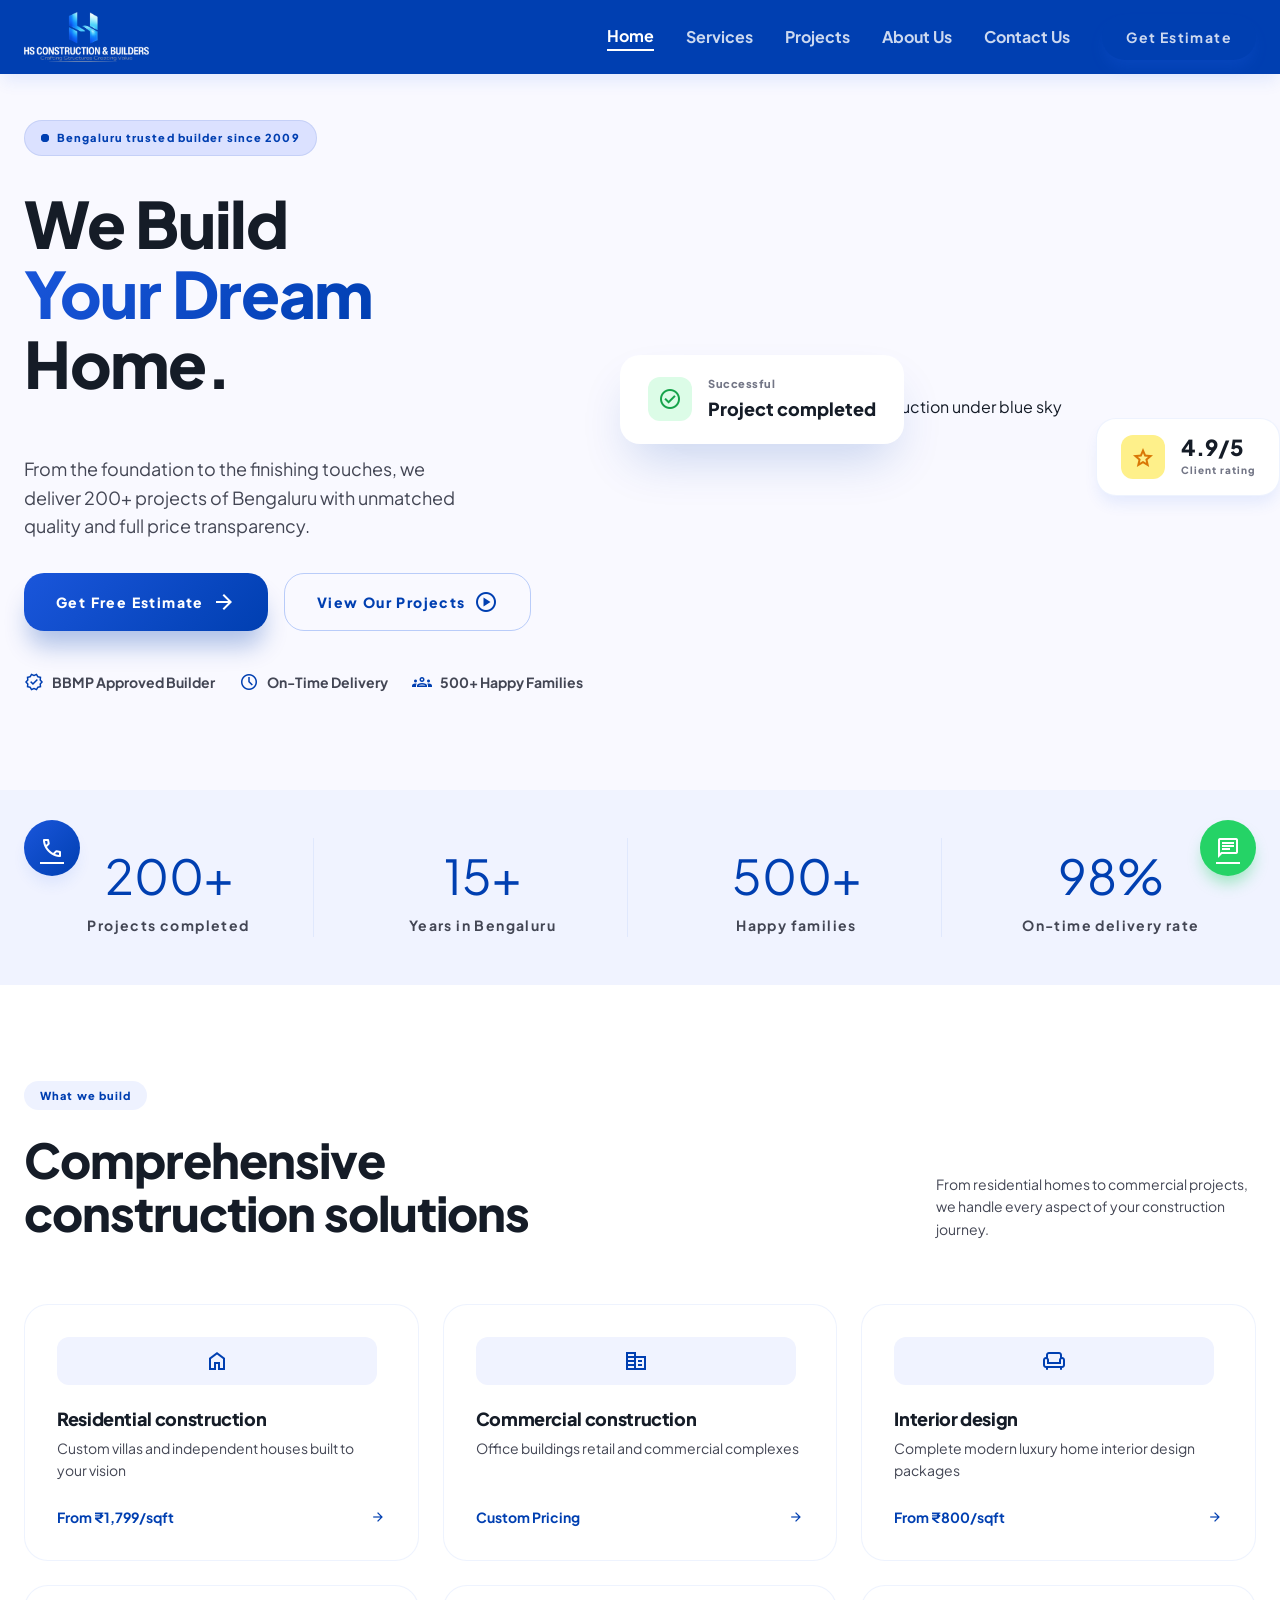
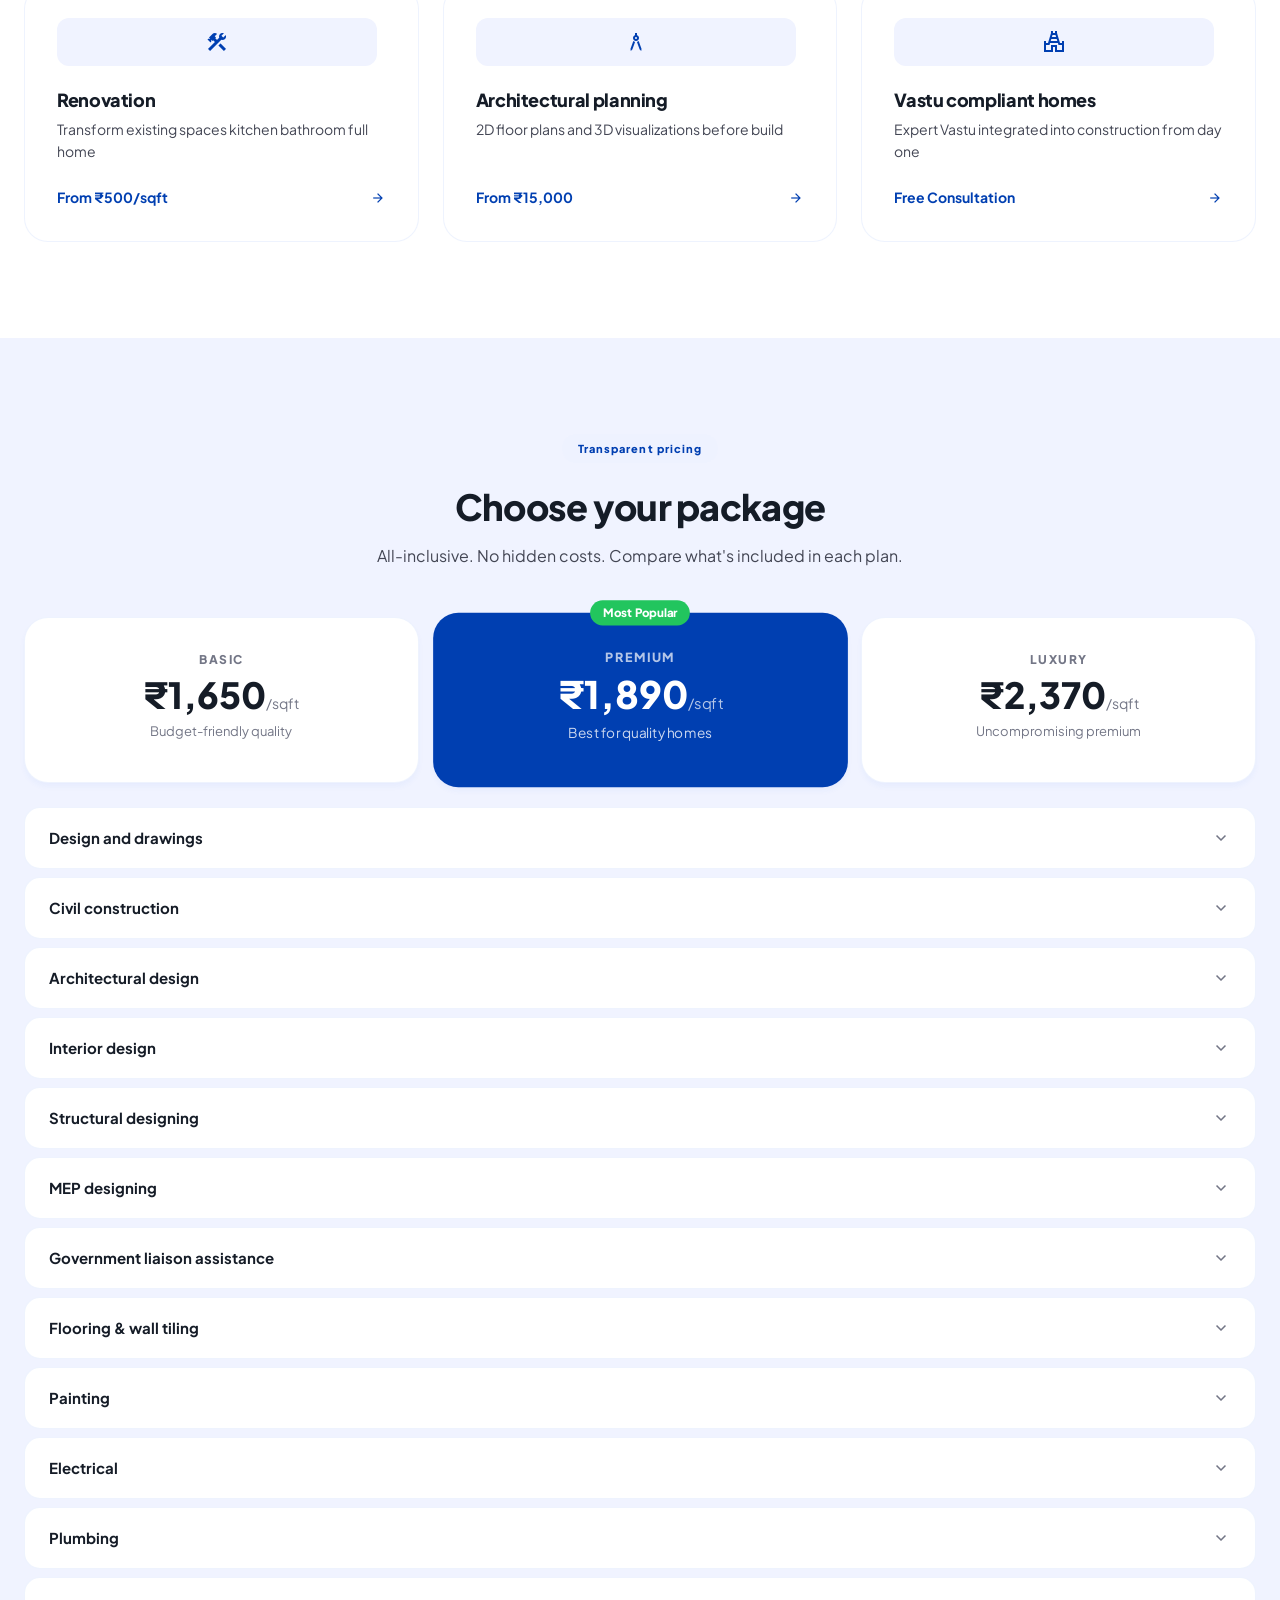
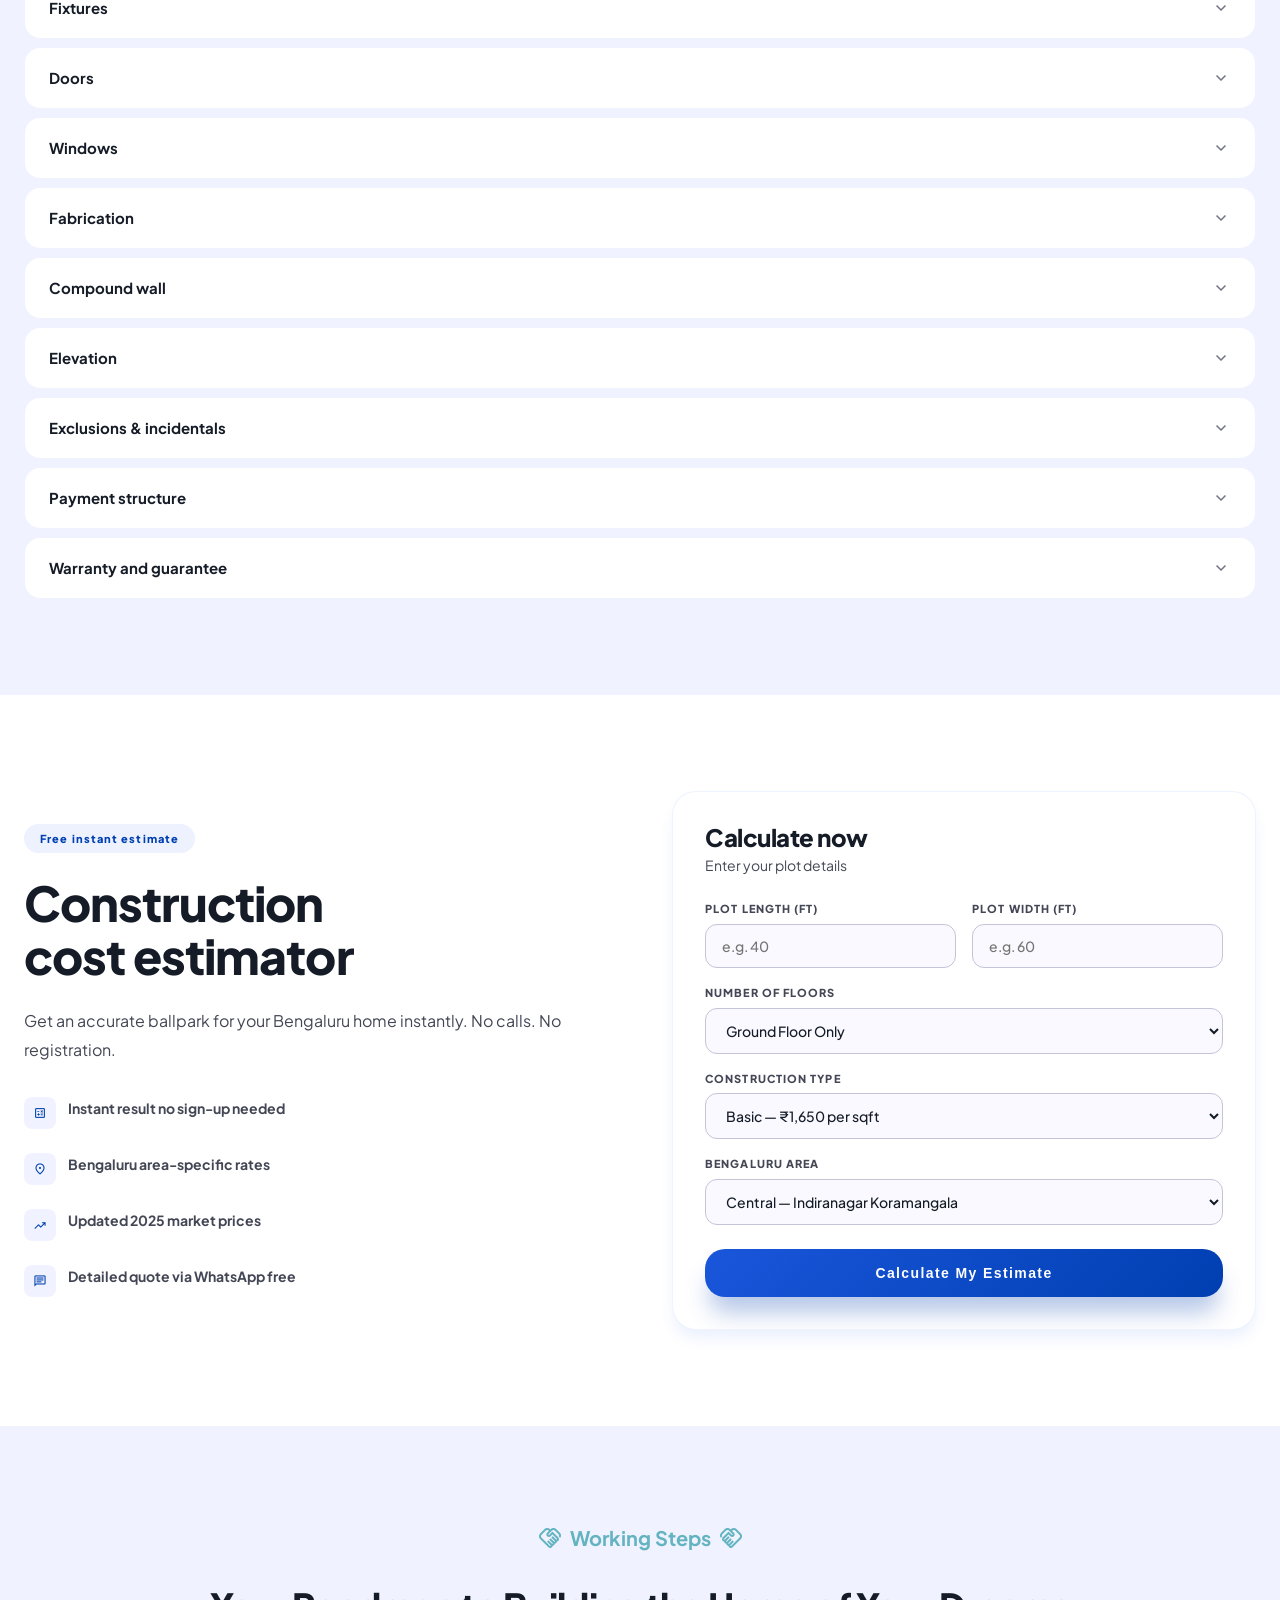
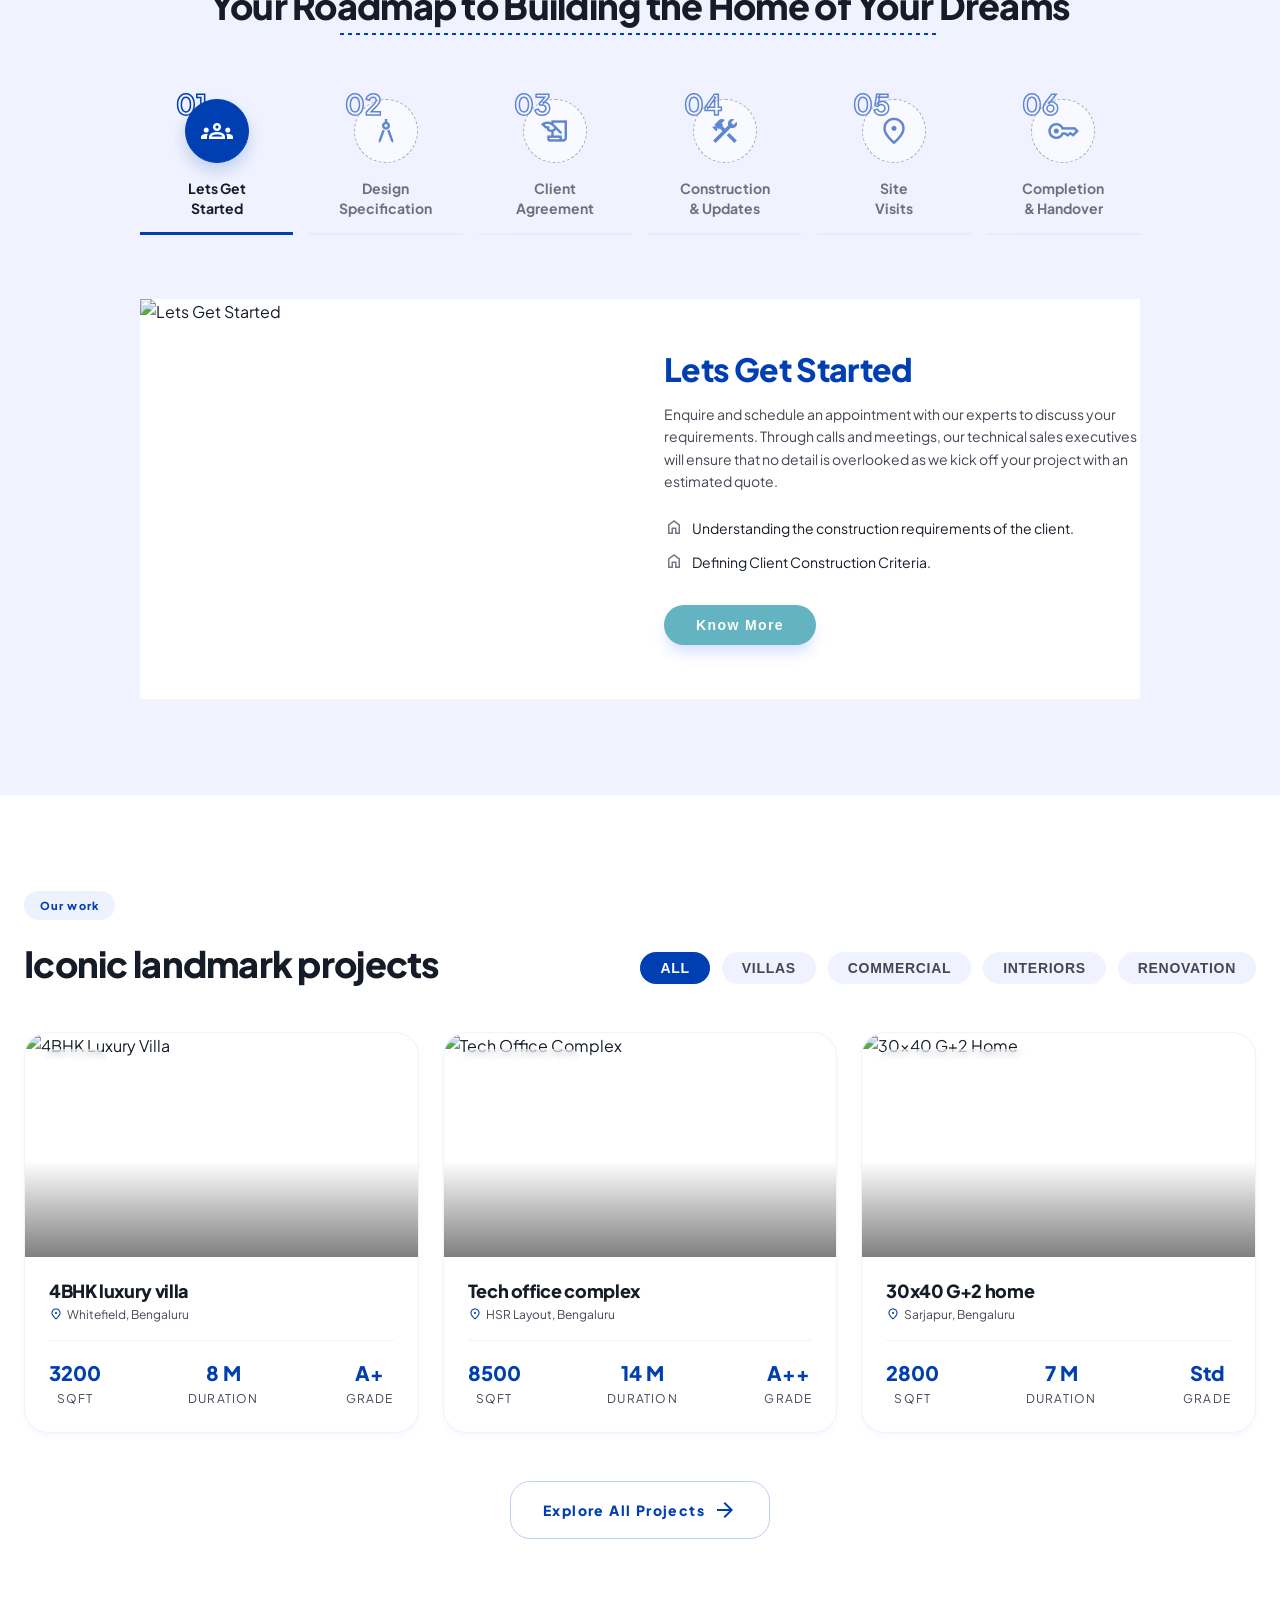
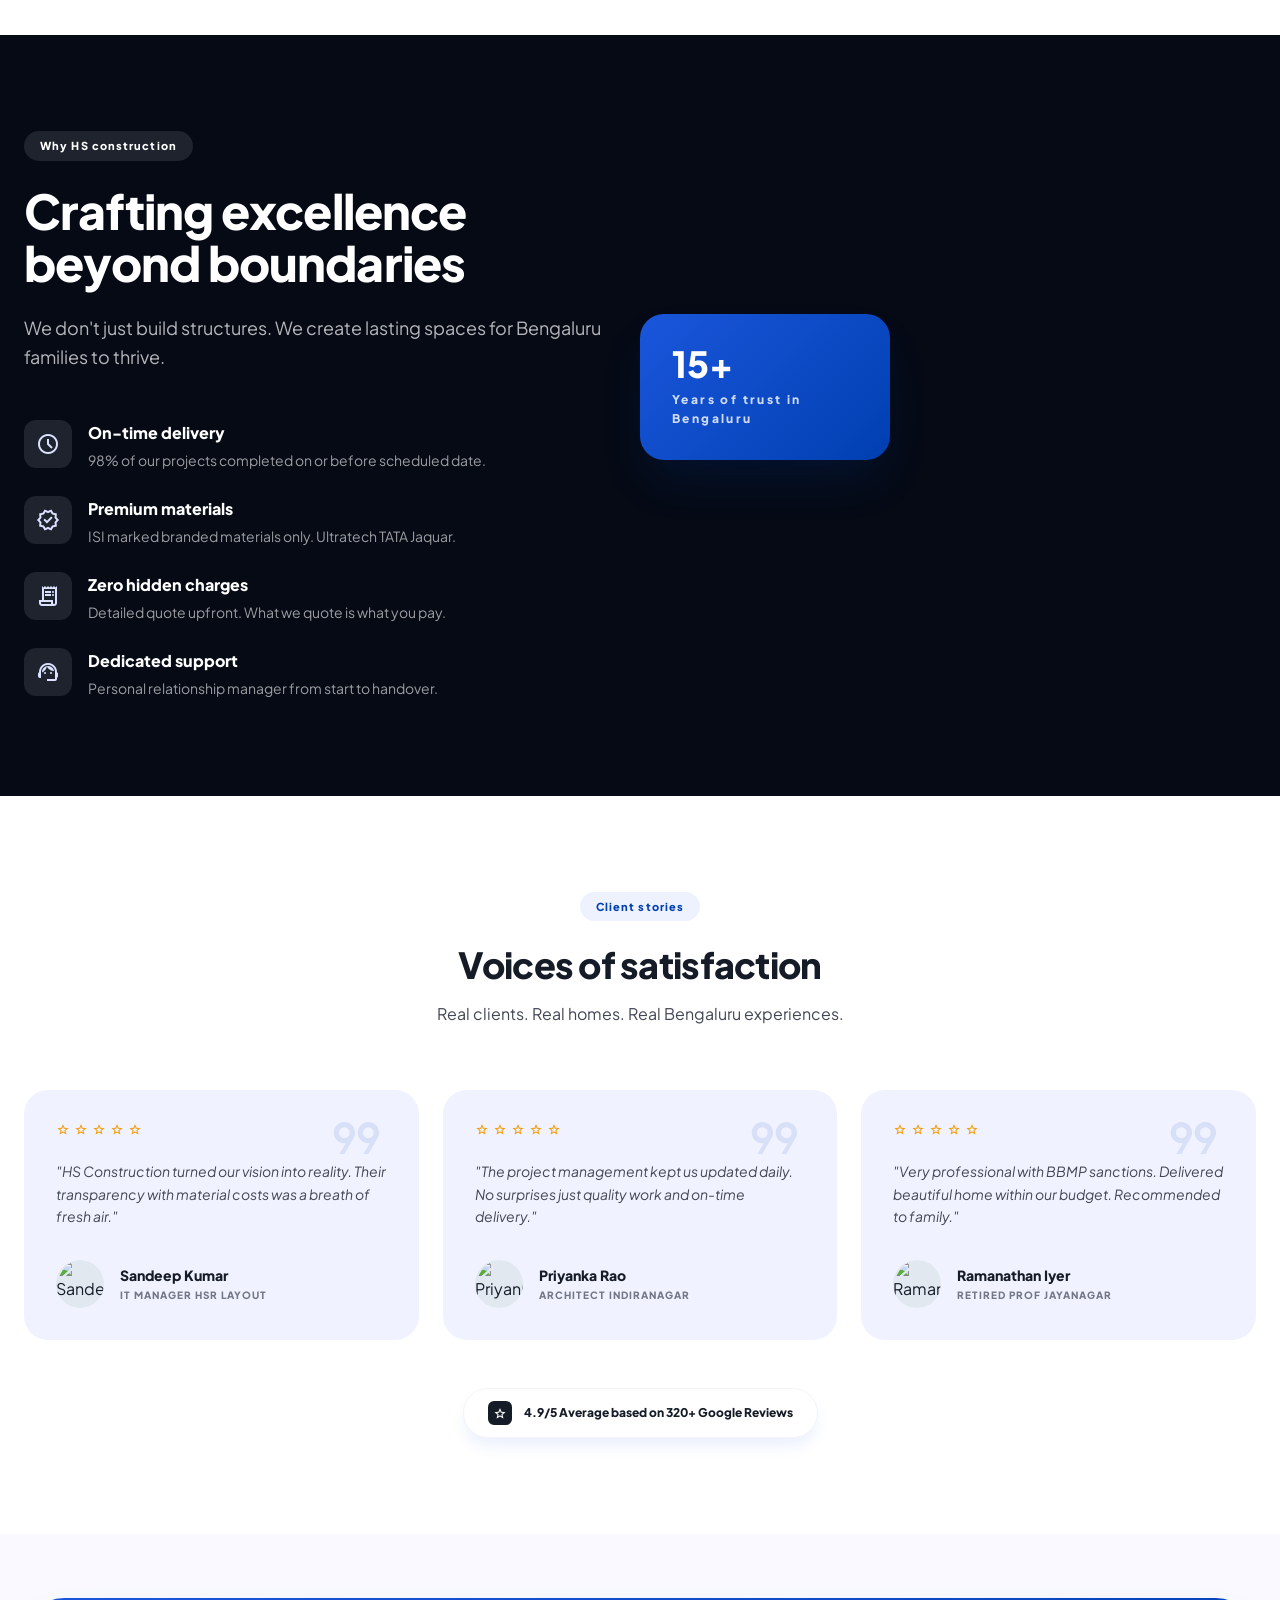
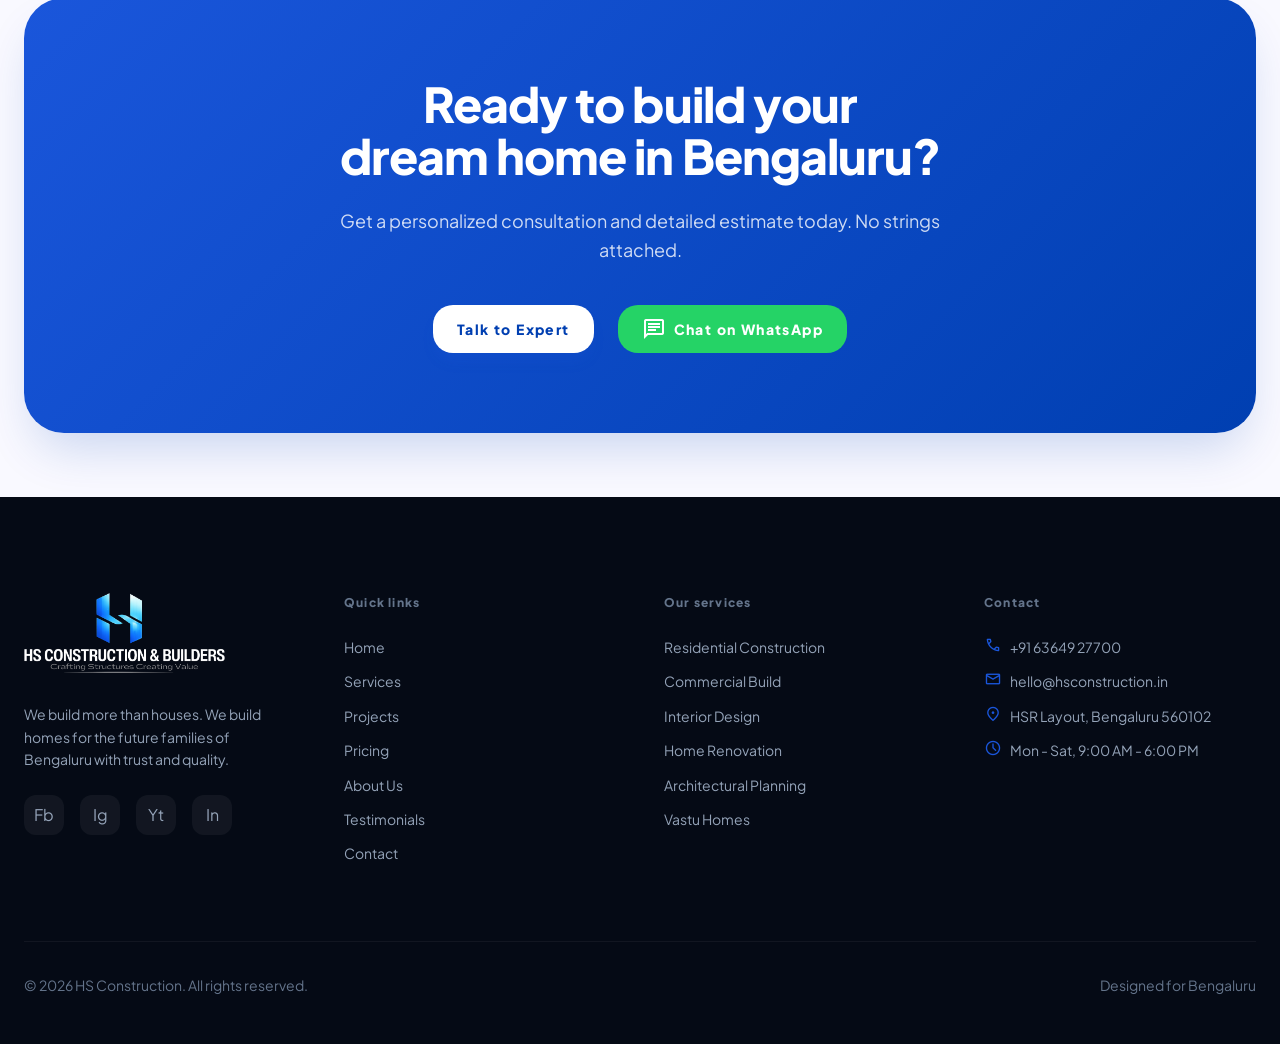
==== commit 7e408ee4: "test" ====
--- a/index.html
+++ b/index.html
@@ -1188,50 +1188,223 @@
   <!-- SECTION 7: HOW WE WORK -->
   <section class="section-py bg-alt">
     <div class="container fade-up">
-      <div style="text-align: center; margin-bottom: 64px;">
-        <div class="section-tag">Our process</div>
-        <h2 style="font-size: 36px; margin-bottom: 16px;">Your journey with HS</h2>
-        <p class="text-body">A transparent simple 5-step process from first call to keys in your hand.</p>
-      </div>
-
-      <div class="process-container">
-        <!-- Step 1 -->
-        <div class="process-step">
-          <div class="process-number">01</div>
-          <span class="material-symbols-outlined text-primary" style="font-size: 24px; margin-bottom: 12px;">chat</span>
-          <h4 style="font-size: 16px; margin-bottom: 8px;">Free consultation</h4>
-          <p class="text-body" style="font-size: 12px;">Site visit and full requirement discussion</p>
-        </div>
-        <!-- Step 2 -->
-        <div class="process-step">
-          <div class="process-number">02</div>
-          <span class="material-symbols-outlined text-primary"
-            style="font-size: 24px; margin-bottom: 12px;">architecture</span>
-          <h4 style="font-size: 16px; margin-bottom: 8px;">Design and planning</h4>
-          <p class="text-body" style="font-size: 12px;">2D 3D floor plans created</p>
-        </div>
-        <!-- Step 3 -->
-        <div class="process-step">
-          <div class="process-number">03</div>
-          <span class="material-symbols-outlined text-primary"
-            style="font-size: 24px; margin-bottom: 12px;">gavel</span>
-          <h4 style="font-size: 16px; margin-bottom: 8px;">BBMP approval</h4>
-          <p class="text-body" style="font-size: 12px;">Plan approval assistance</p>
-        </div>
-        <!-- Step 4 -->
-        <div class="process-step">
-          <div class="process-number">04</div>
-          <span class="material-symbols-outlined text-primary"
-            style="font-size: 24px; margin-bottom: 12px;">construction</span>
-          <h4 style="font-size: 16px; margin-bottom: 8px;">Construction begins</h4>
-          <p class="text-body" style="font-size: 12px;">Quality build with photo updates</p>
-        </div>
-        <!-- Step 5 -->
-        <div class="process-step">
-          <div class="process-number">05</div>
-          <span class="material-symbols-outlined text-primary" style="font-size: 24px; margin-bottom: 12px;">key</span>
-          <h4 style="font-size: 16px; margin-bottom: 8px;">Home handover</h4>
-          <p class="text-body" style="font-size: 12px;">Final inspection keys given</p>
+      <div style="text-align: center; margin-bottom: 48px;">
+        <div class="roadmap-heading-accent">
+          <span class="material-symbols-outlined" style="transform: scaleX(-1);">handshake</span>
+          Working Steps
+          <span class="material-symbols-outlined">handshake</span>
+        </div>
+        <h2 style="font-size: 36px; margin-top: 16px;">Your Roadmap to Building the Home of Your Dreams</h2>
+        <div class="roadmap-dash-line"></div>
+      </div>
+
+      <div class="roadmap-container">
+        <div class="roadmap-tabs">
+          <!-- Tab 1 -->
+          <div class="roadmap-tab active" onclick="switchRoadmapTab(1)">
+            <div class="roadmap-icon-wrapper">
+              <span class="roadmap-step-number">01</span>
+              <span class="material-symbols-outlined" style="font-size: 32px;">groups</span>
+            </div>
+            <div class="roadmap-tab-title">Lets Get<br>Started</div>
+          </div>
+          <!-- Tab 2 -->
+          <div class="roadmap-tab" onclick="switchRoadmapTab(2)">
+            <div class="roadmap-icon-wrapper">
+              <span class="roadmap-step-number">02</span>
+              <span class="material-symbols-outlined" style="font-size: 32px;">architecture</span>
+            </div>
+            <div class="roadmap-tab-title">Design<br>Specification</div>
+          </div>
+          <!-- Tab 3 -->
+          <div class="roadmap-tab" onclick="switchRoadmapTab(3)">
+            <div class="roadmap-icon-wrapper">
+              <span class="roadmap-step-number">03</span>
+              <span class="material-symbols-outlined" style="font-size: 32px;">history_edu</span>
+            </div>
+            <div class="roadmap-tab-title">Client<br>Agreement</div>
+          </div>
+          <!-- Tab 4 -->
+          <div class="roadmap-tab" onclick="switchRoadmapTab(4)">
+            <div class="roadmap-icon-wrapper">
+              <span class="roadmap-step-number">04</span>
+              <span class="material-symbols-outlined" style="font-size: 32px;">construction</span>
+            </div>
+            <div class="roadmap-tab-title">Construction<br>& Updates</div>
+          </div>
+          <!-- Tab 5 -->
+          <div class="roadmap-tab" onclick="switchRoadmapTab(5)">
+            <div class="roadmap-icon-wrapper">
+              <span class="roadmap-step-number">05</span>
+              <span class="material-symbols-outlined" style="font-size: 32px;">location_on</span>
+            </div>
+            <div class="roadmap-tab-title">Site<br>Visits</div>
+          </div>
+          <!-- Tab 6 -->
+          <div class="roadmap-tab" onclick="switchRoadmapTab(6)">
+            <div class="roadmap-icon-wrapper">
+              <span class="roadmap-step-number">06</span>
+              <span class="material-symbols-outlined" style="font-size: 32px;">key</span>
+            </div>
+            <div class="roadmap-tab-title">Completion<br>& Handover</div>
+          </div>
+        </div>
+
+        <!-- Tab Contents -->
+        <!-- Content 1 -->
+        <div class="roadmap-content active" id="roadmap-content-1">
+          <div class="roadmap-content-inner">
+            <div class="roadmap-img-wrapper">
+              <img src="https://images.unsplash.com/photo-1600880292203-757bb62b4baf?w=800&q=80" alt="Lets Get Started">
+            </div>
+            <div class="roadmap-text-content">
+              <h3 style="font-size: 32px; color: var(--primary-blue); margin-bottom: 16px; font-weight: 800;">Lets Get Started</h3>
+              <p class="text-body" style="font-size: 14px; margin-bottom: 24px; line-height: 1.6;">
+                Enquire and schedule an appointment with our experts to discuss your requirements. Through calls and meetings, our technical sales executives will ensure that no detail is overlooked as we kick off your project with an estimated quote.
+              </p>
+              <ul style="list-style: none; padding: 0; margin-bottom: 32px; font-size: 14px; color: var(--text-dark);">
+                <li style="display: flex; gap: 8px; margin-bottom: 12px; align-items: flex-start;">
+                  <span class="material-symbols-outlined" style="font-size: 20px; color: var(--text-muted);">home</span>
+                  Understanding the construction requirements of the client.
+                </li>
+                <li style="display: flex; gap: 8px; margin-bottom: 12px; align-items: flex-start;">
+                  <span class="material-symbols-outlined" style="font-size: 20px; color: var(--text-muted);">home</span>
+                  Defining Client Construction Criteria.
+                </li>
+              </ul>
+              <button class="btn btn-primary" style="background-color: #63b3c0; border: none; padding: 12px 32px;">Know More</button>
+            </div>
+          </div>
+        </div>
+
+        <!-- Content 2 -->
+        <div class="roadmap-content" id="roadmap-content-2">
+          <div class="roadmap-content-inner">
+            <div class="roadmap-img-wrapper">
+              <img src="https://images.unsplash.com/photo-1503387762-592deb58ef4e?w=800&q=80" alt="Design Specification">
+            </div>
+            <div class="roadmap-text-content">
+              <h3 style="font-size: 32px; color: var(--primary-blue); margin-bottom: 16px; font-weight: 800;">Design Specification</h3>
+              <p class="text-body" style="font-size: 14px; margin-bottom: 24px; line-height: 1.6;">
+                Our architects will develop a comprehensive design specification. We provide detailed 2D layouts and 3D elevations so you can visualize your dream home before construction begins.
+              </p>
+              <ul style="list-style: none; padding: 0; margin-bottom: 32px; font-size: 14px; color: var(--text-dark);">
+                <li style="display: flex; gap: 8px; margin-bottom: 12px; align-items: flex-start;">
+                  <span class="material-symbols-outlined" style="font-size: 20px; color: var(--text-muted);">draw</span>
+                  Drafting accurate 2D floor plans.
+                </li>
+                <li style="display: flex; gap: 8px; margin-bottom: 12px; align-items: flex-start;">
+                  <span class="material-symbols-outlined" style="font-size: 20px; color: var(--text-muted);">view_in_ar</span>
+                  Creating immersive 3D elevation models.
+                </li>
+              </ul>
+              <button class="btn btn-primary" style="background-color: #63b3c0; border: none; padding: 12px 32px;">Know More</button>
+            </div>
+          </div>
+        </div>
+
+        <!-- Content 3 -->
+        <div class="roadmap-content" id="roadmap-content-3">
+          <div class="roadmap-content-inner">
+            <div class="roadmap-img-wrapper">
+              <img src="https://images.unsplash.com/photo-1556156653-e5a7c69cc263?w=800&q=80" alt="Client Agreement">
+            </div>
+            <div class="roadmap-text-content">
+              <h3 style="font-size: 32px; color: var(--primary-blue); margin-bottom: 16px; font-weight: 800;">Client Agreement</h3>
+              <p class="text-body" style="font-size: 14px; margin-bottom: 24px; line-height: 1.6;">
+                Once the design is finalized, we draft a transparent agreement detailing the scope of work, timeline, and exact cost. What we quote is what you pay—no hidden fees.
+              </p>
+              <ul style="list-style: none; padding: 0; margin-bottom: 32px; font-size: 14px; color: var(--text-dark);">
+                <li style="display: flex; gap: 8px; margin-bottom: 12px; align-items: flex-start;">
+                  <span class="material-symbols-outlined" style="font-size: 20px; color: var(--text-muted);">description</span>
+                  Detailed cost breakdown and payment schedule.
+                </li>
+                <li style="display: flex; gap: 8px; margin-bottom: 12px; align-items: flex-start;">
+                  <span class="material-symbols-outlined" style="font-size: 20px; color: var(--text-muted);">verified</span>
+                  Finalizing the construction contract.
+                </li>
+              </ul>
+              <button class="btn btn-primary" style="background-color: #63b3c0; border: none; padding: 12px 32px;">Know More</button>
+            </div>
+          </div>
+        </div>
+
+        <!-- Content 4 -->
+        <div class="roadmap-content" id="roadmap-content-4">
+          <div class="roadmap-content-inner">
+            <div class="roadmap-img-wrapper">
+              <img src="https://images.unsplash.com/photo-1504307651254-35680f356fce?w=800&q=80" alt="Construction & Updates">
+            </div>
+            <div class="roadmap-text-content">
+              <h3 style="font-size: 32px; color: var(--primary-blue); margin-bottom: 16px; font-weight: 800;">Construction & Updates</h3>
+              <p class="text-body" style="font-size: 14px; margin-bottom: 24px; line-height: 1.6;">
+                Our expert team begins the build using premium ISI marked materials. You will receive regular progress updates and photos, ensuring full transparency throughout the construction phase.
+              </p>
+              <ul style="list-style: none; padding: 0; margin-bottom: 32px; font-size: 14px; color: var(--text-dark);">
+                <li style="display: flex; gap: 8px; margin-bottom: 12px; align-items: flex-start;">
+                  <span class="material-symbols-outlined" style="font-size: 20px; color: var(--text-muted);">foundation</span>
+                  Quality-controlled civil construction.
+                </li>
+                <li style="display: flex; gap: 8px; margin-bottom: 12px; align-items: flex-start;">
+                  <span class="material-symbols-outlined" style="font-size: 20px; color: var(--text-muted);">add_a_photo</span>
+                  Regular milestone tracking and reporting.
+                </li>
+              </ul>
+              <button class="btn btn-primary" style="background-color: #63b3c0; border: none; padding: 12px 32px;">Know More</button>
+            </div>
+          </div>
+        </div>
+
+        <!-- Content 5 -->
+        <div class="roadmap-content" id="roadmap-content-5">
+          <div class="roadmap-content-inner">
+            <div class="roadmap-img-wrapper">
+              <img src="https://images.unsplash.com/photo-1531834685032-c34bf0d84c77?w=800&q=80" alt="Site Visits">
+            </div>
+            <div class="roadmap-text-content">
+              <h3 style="font-size: 32px; color: var(--primary-blue); margin-bottom: 16px; font-weight: 800;">Site Visits</h3>
+              <p class="text-body" style="font-size: 14px; margin-bottom: 24px; line-height: 1.6;">
+                We encourage periodic site visits. Our project managers will walk you through the ongoing work, allowing you to inspect the quality and progress firsthand.
+              </p>
+              <ul style="list-style: none; padding: 0; margin-bottom: 32px; font-size: 14px; color: var(--text-dark);">
+                <li style="display: flex; gap: 8px; margin-bottom: 12px; align-items: flex-start;">
+                  <span class="material-symbols-outlined" style="font-size: 20px; color: var(--text-muted);">tour</span>
+                  Guided tours with project managers.
+                </li>
+                <li style="display: flex; gap: 8px; margin-bottom: 12px; align-items: flex-start;">
+                  <span class="material-symbols-outlined" style="font-size: 20px; color: var(--text-muted);">question_answer</span>
+                  Addressing on-site queries and feedback.
+                </li>
+              </ul>
+              <button class="btn btn-primary" style="background-color: #63b3c0; border: none; padding: 12px 32px;">Know More</button>
+            </div>
+          </div>
+        </div>
+
+        <!-- Content 6 -->
+        <div class="roadmap-content" id="roadmap-content-6">
+          <div class="roadmap-content-inner">
+            <div class="roadmap-img-wrapper">
+              <img src="https://images.unsplash.com/photo-1560518883-ce09059eeffa?w=800&q=80" alt="Completion & Handover">
+            </div>
+            <div class="roadmap-text-content">
+              <h3 style="font-size: 32px; color: var(--primary-blue); margin-bottom: 16px; font-weight: 800;">Completion & Handover</h3>
+              <p class="text-body" style="font-size: 14px; margin-bottom: 24px; line-height: 1.6;">
+                After rigorous quality checks, we hand over the keys to your new home. We ensure everything is polished, functional, and perfectly matched to your expectations.
+              </p>
+              <ul style="list-style: none; padding: 0; margin-bottom: 32px; font-size: 14px; color: var(--text-dark);">
+                <li style="display: flex; gap: 8px; margin-bottom: 12px; align-items: flex-start;">
+                  <span class="material-symbols-outlined" style="font-size: 20px; color: var(--text-muted);">fact_check</span>
+                  Final walk-through and quality inspection.
+                </li>
+                <li style="display: flex; gap: 8px; margin-bottom: 12px; align-items: flex-start;">
+                  <span class="material-symbols-outlined" style="font-size: 20px; color: var(--text-muted);">vpn_key</span>
+                  Official handover of keys and documentation.
+                </li>
+              </ul>
+              <button class="btn btn-primary" style="background-color: #63b3c0; border: none; padding: 12px 32px;">Know More</button>
+            </div>
+          </div>
         </div>
       </div>
     </div>
--- a/style.css
+++ b/style.css
@@ -833,6 +833,160 @@
   top: -40px;
 }
 
+/* ==========================================
+   ROADMAP TABS
+   ========================================== */
+.roadmap-container {
+  max-width: 1000px;
+  margin: 0 auto;
+}
+
+.roadmap-tabs {
+  display: flex;
+  justify-content: space-between;
+  margin-bottom: 48px;
+  position: relative;
+  overflow-x: auto;
+  padding-bottom: 16px;
+  gap: 16px;
+  -ms-overflow-style: none;
+  scrollbar-width: none;
+}
+
+.roadmap-tabs::-webkit-scrollbar {
+  display: none;
+}
+
+.roadmap-tab {
+  flex: 1;
+  min-width: 120px;
+  text-align: center;
+  cursor: pointer;
+  position: relative;
+  padding-bottom: 16px;
+  opacity: 0.6;
+  transition: all 0.3s ease;
+}
+
+.roadmap-tab.active {
+  opacity: 1;
+}
+
+.roadmap-tab::after {
+  content: '';
+  position: absolute;
+  bottom: 0;
+  left: 0;
+  width: 100%;
+  height: 2px;
+  background-color: var(--outline-ghost);
+  transition: all 0.3s ease;
+}
+
+.roadmap-tab.active::after {
+  background-color: var(--primary-blue);
+  height: 3px;
+}
+
+.roadmap-icon-wrapper {
+  width: 64px;
+  height: 64px;
+  border-radius: 50%;
+  background-color: white;
+  border: 1px dashed var(--text-muted);
+  display: flex;
+  align-items: center;
+  justify-content: center;
+  margin: 16px auto 16px;
+  position: relative;
+  transition: all 0.3s ease;
+  color: var(--primary-blue);
+}
+
+.roadmap-tab.active .roadmap-icon-wrapper {
+  background-color: var(--primary-blue);
+  border-color: var(--primary-blue);
+  border-style: solid;
+  color: white;
+  box-shadow: 0 8px 16px rgba(0, 63, 177, 0.2);
+}
+
+.roadmap-step-number {
+  position: absolute;
+  top: -10px;
+  left: -10px;
+  font-size: 28px;
+  font-weight: 700;
+  -webkit-text-stroke: 1.5px var(--primary-blue);
+  color: transparent;
+  background: transparent;
+  line-height: 1;
+  z-index: 2;
+}
+
+.roadmap-tab-title {
+  font-size: 14px;
+  font-weight: 700;
+  color: var(--text-dark);
+  line-height: 1.4;
+}
+
+.roadmap-content {
+  display: none;
+  animation: fadeIn 0.5s ease;
+}
+
+.roadmap-content.active {
+  display: block;
+}
+
+.roadmap-content-inner {
+  display: grid;
+  grid-template-columns: 1fr 1fr;
+  gap: 48px;
+  align-items: center;
+  background: white;
+  /* Remove border radius and shadow to match screenshot style */
+  /* border-radius: 24px;
+  overflow: hidden;
+  box-shadow: var(--shadow-sm);
+  border: 1.5px solid var(--outline-ghost); */
+}
+
+.roadmap-img-wrapper {
+  height: 400px;
+}
+
+.roadmap-img-wrapper img {
+  width: 100%;
+  height: 100%;
+  object-fit: cover;
+}
+
+.roadmap-text-content {
+  padding: 16px 0;
+  text-align: left;
+}
+
+.roadmap-heading-accent {
+  display: inline-flex;
+  align-items: center;
+  gap: 8px;
+  color: #63b3c0; /* matches screenshot teal color */
+  font-size: 20px;
+  font-weight: 700;
+  margin-bottom: 16px;
+}
+
+.roadmap-dash-line {
+  height: 2px;
+  background-image: linear-gradient(to right, var(--primary-blue) 50%, transparent 50%);
+  background-size: 8px 100%;
+  width: 100%;
+  max-width: 600px;
+  margin: 8px auto 48px;
+}
+
 /* Responsive Rules */
 /* Bento Grid */
 .bento-grid {
@@ -983,7 +1137,9 @@
   .container {
     padding-left: 20px;
     padding-right: 20px;
-  }
+    width: 359px;
+  }
+
 
   .hero h1 {
     font-size: clamp(45px, 8vw, 48px) !important;
@@ -1002,9 +1158,10 @@
   }
 
   .card {
-    width: 317px !important;
-  }
-
+    width: 320px !important;
+  }
+
+ 
   .card1 {
     width: 317px !important;
   }
@@ -1051,12 +1208,32 @@
   .stats-grid {
     grid-template-columns: repeat(2, 1fr) !important;
   }
+
+  /* Roadmap Tabs Mobile */
+  .roadmap-content-inner {
+    grid-template-columns: 1fr !important;
+    gap: 24px !important;
+  }
+  
+  .roadmap-img-wrapper {
+    height: 250px !important;
+  }
+  
+  .roadmap-text-content {
+    padding: 24px !important;
+  }
+  
+  .roadmap-tabs {
+    justify-content: flex-start !important;
+    padding-bottom: 24px !important;
+  }
 }
 
 @media (min-width: 769px) {
   .stats-grid {
     grid-template-columns: repeat(4, 1fr);
   }
+
 
   .process-container {
     display: flex;
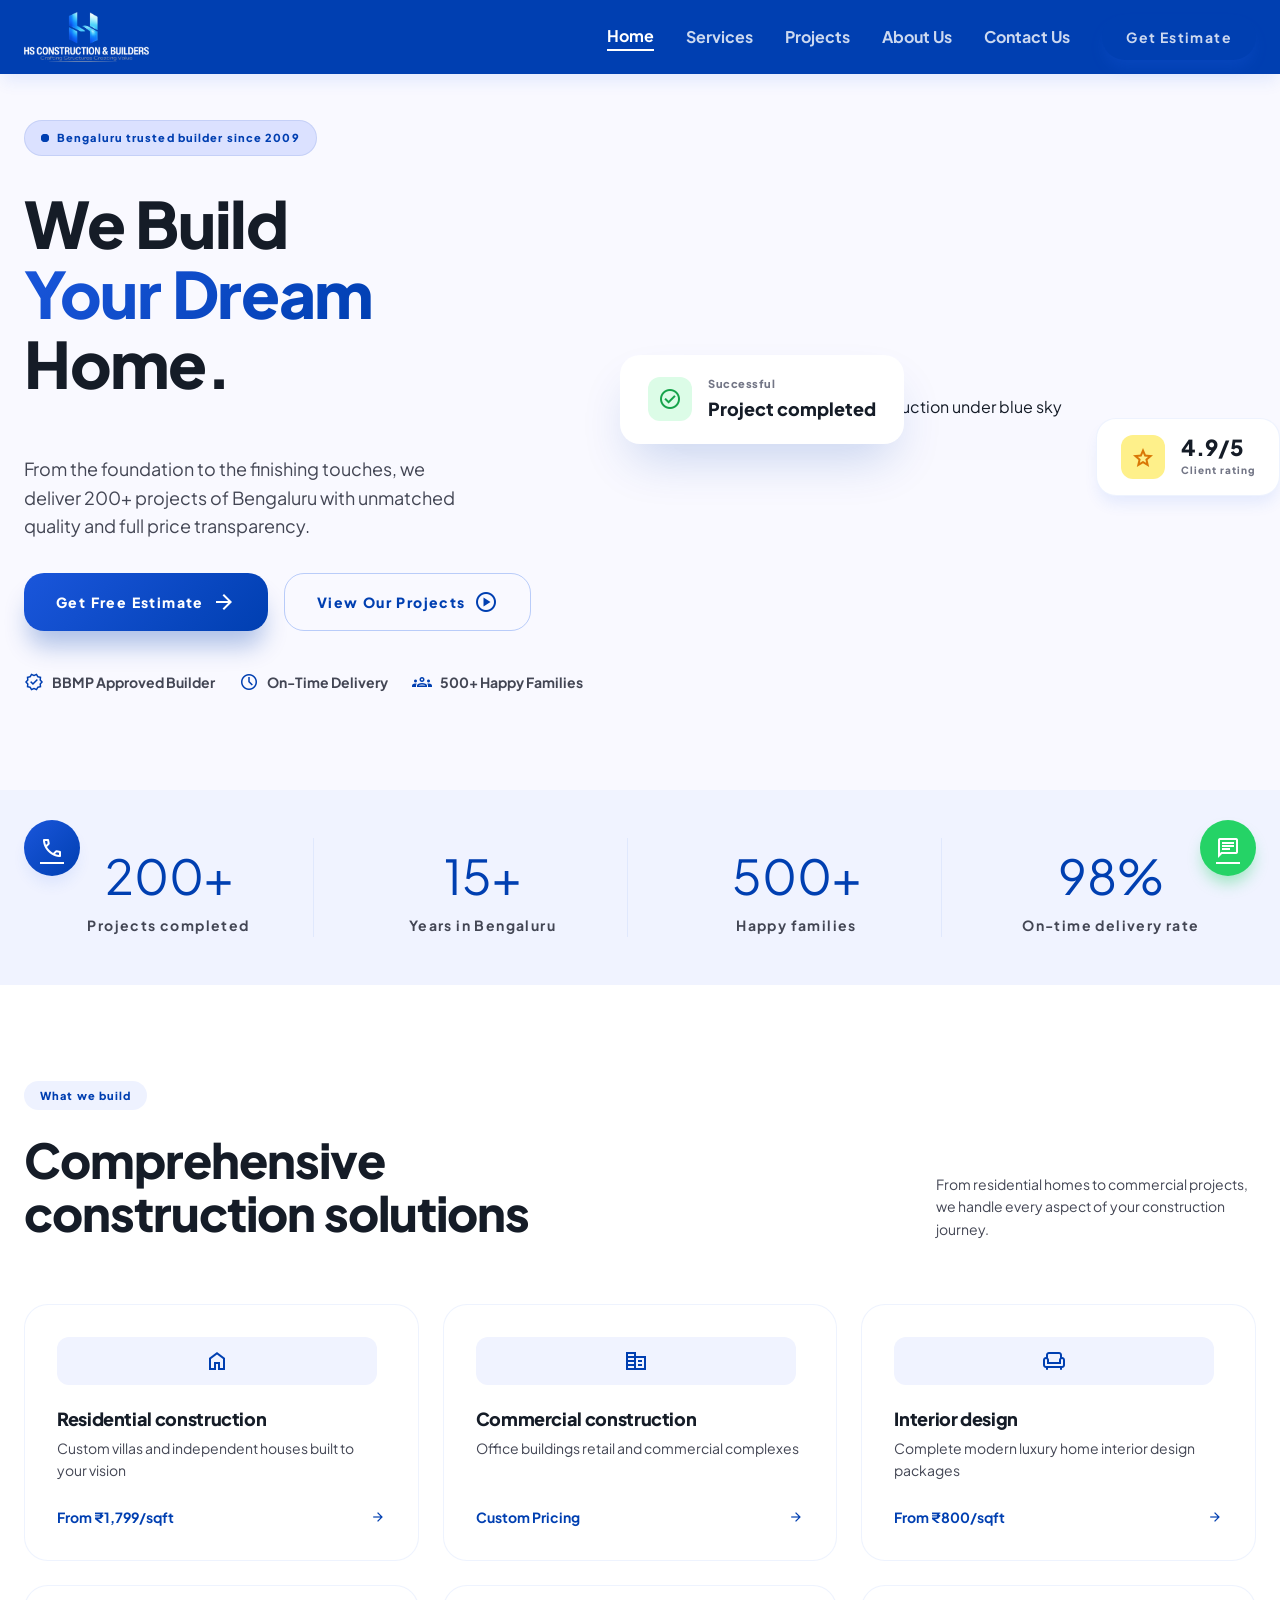
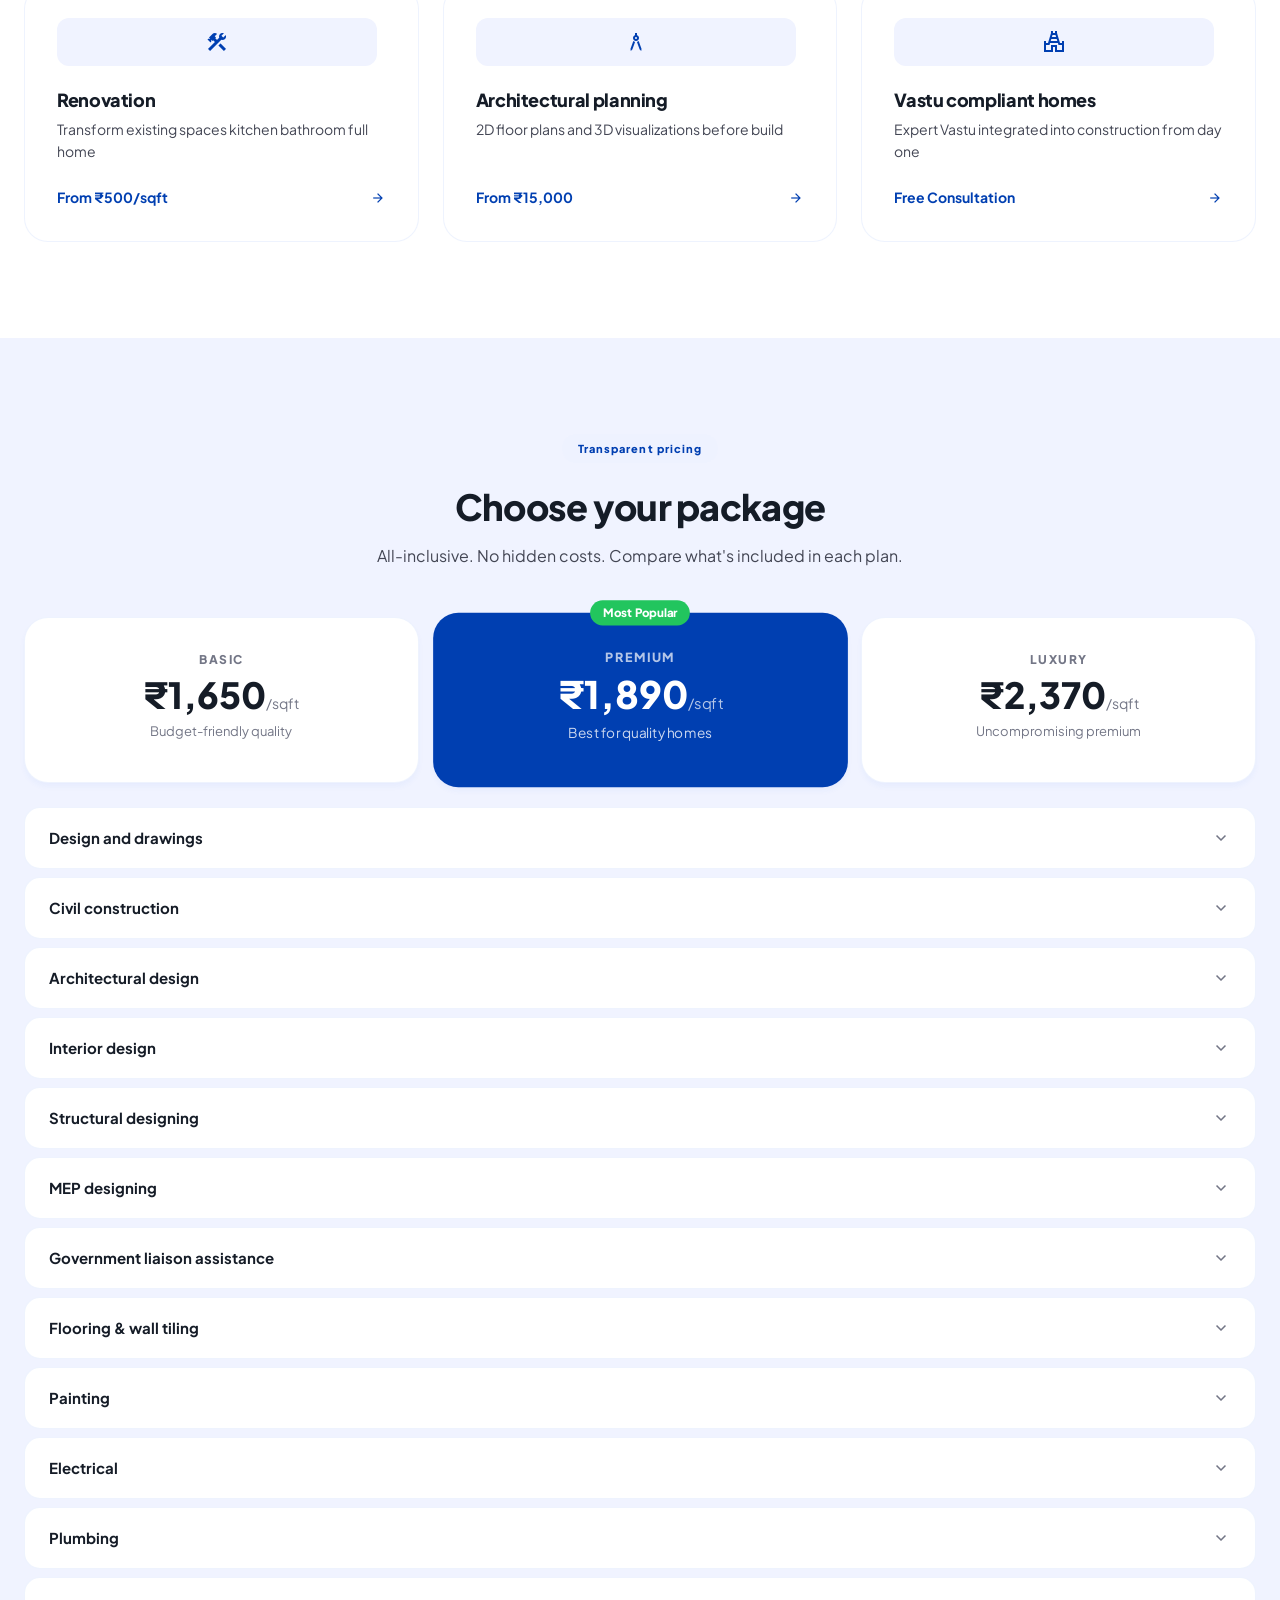
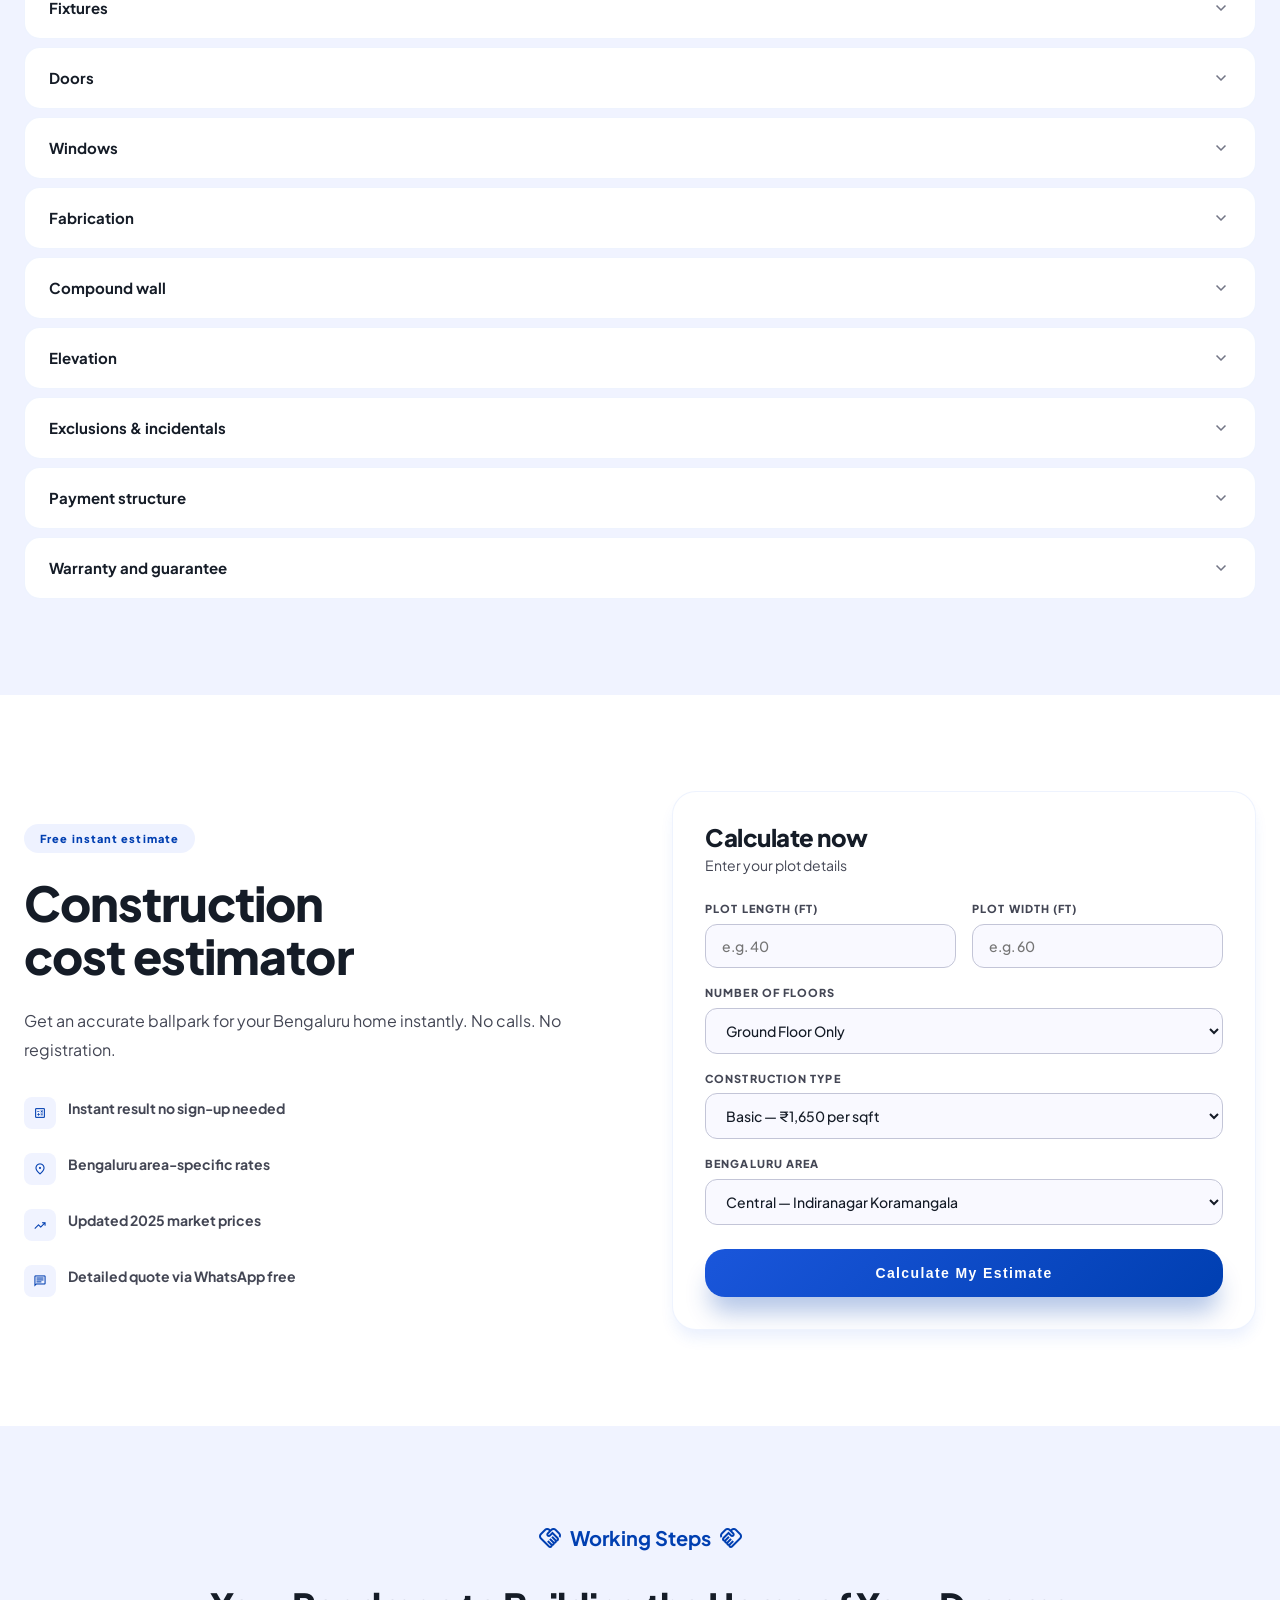
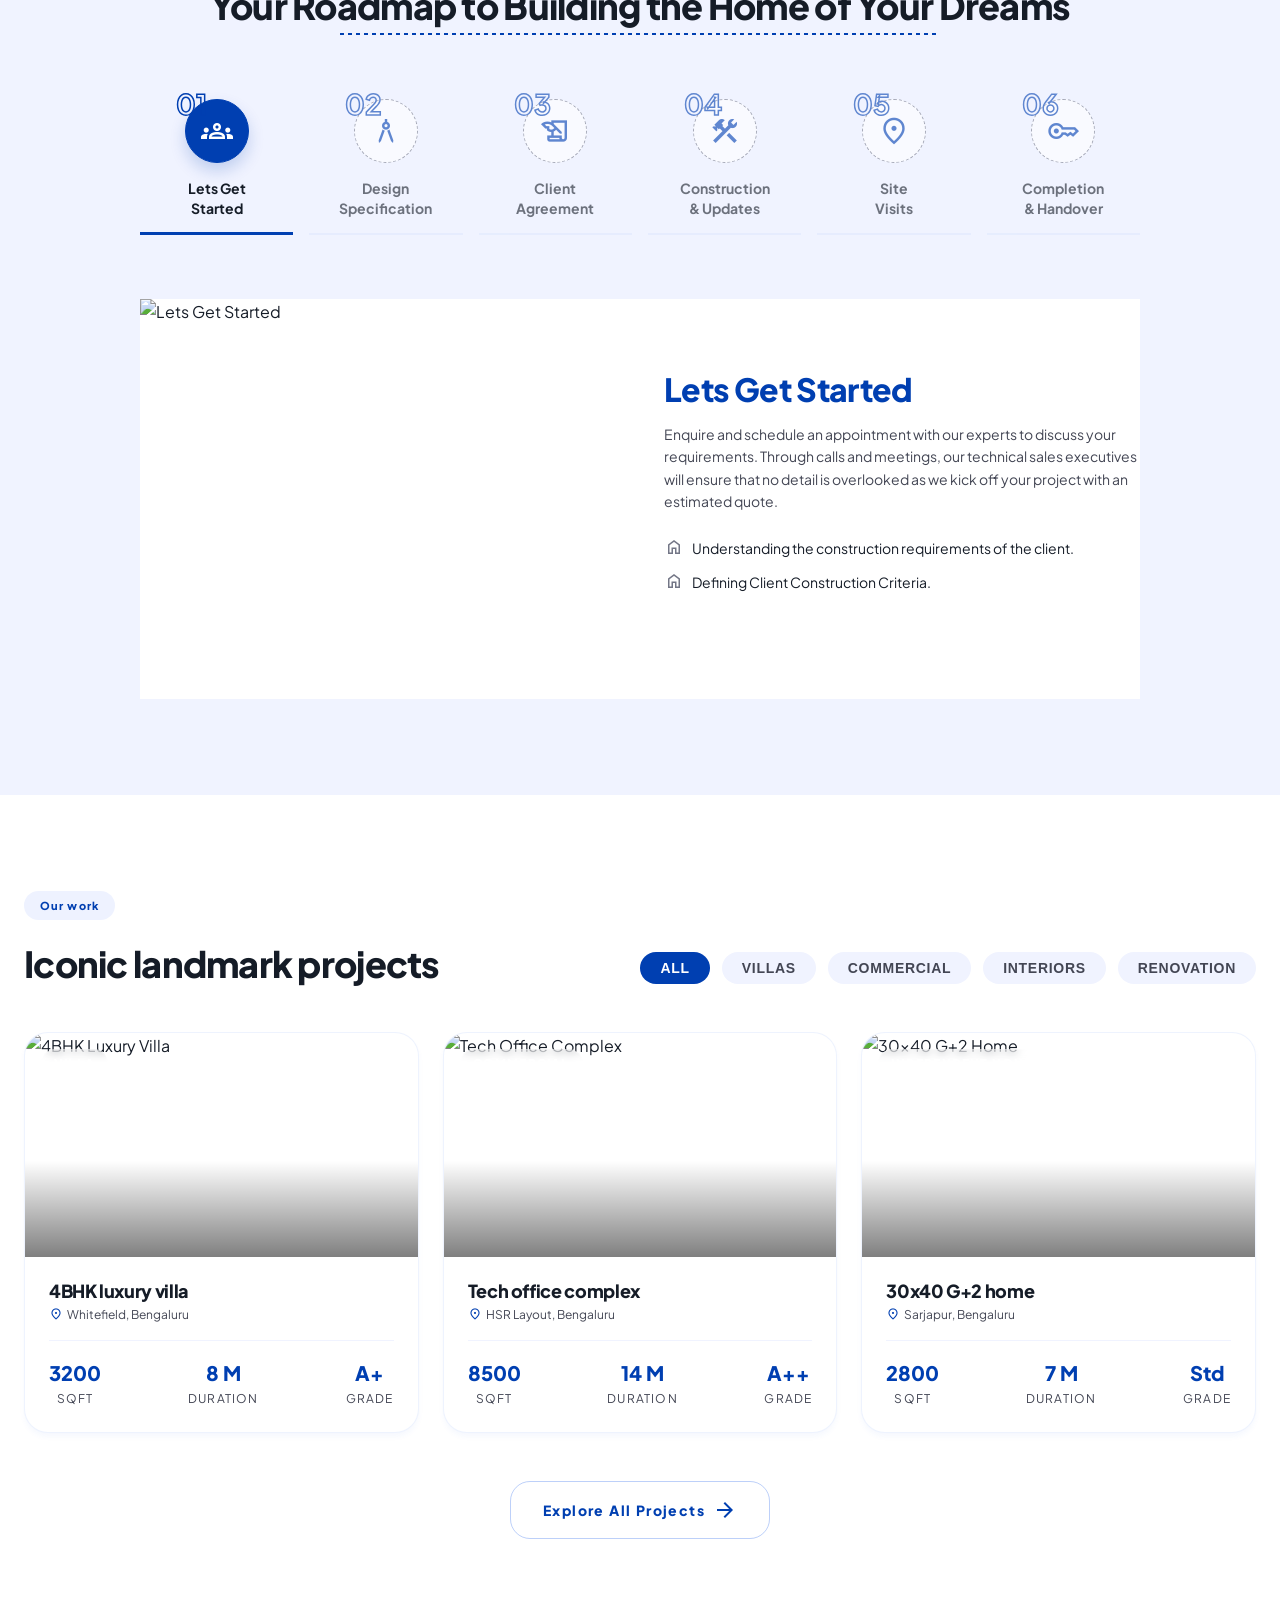
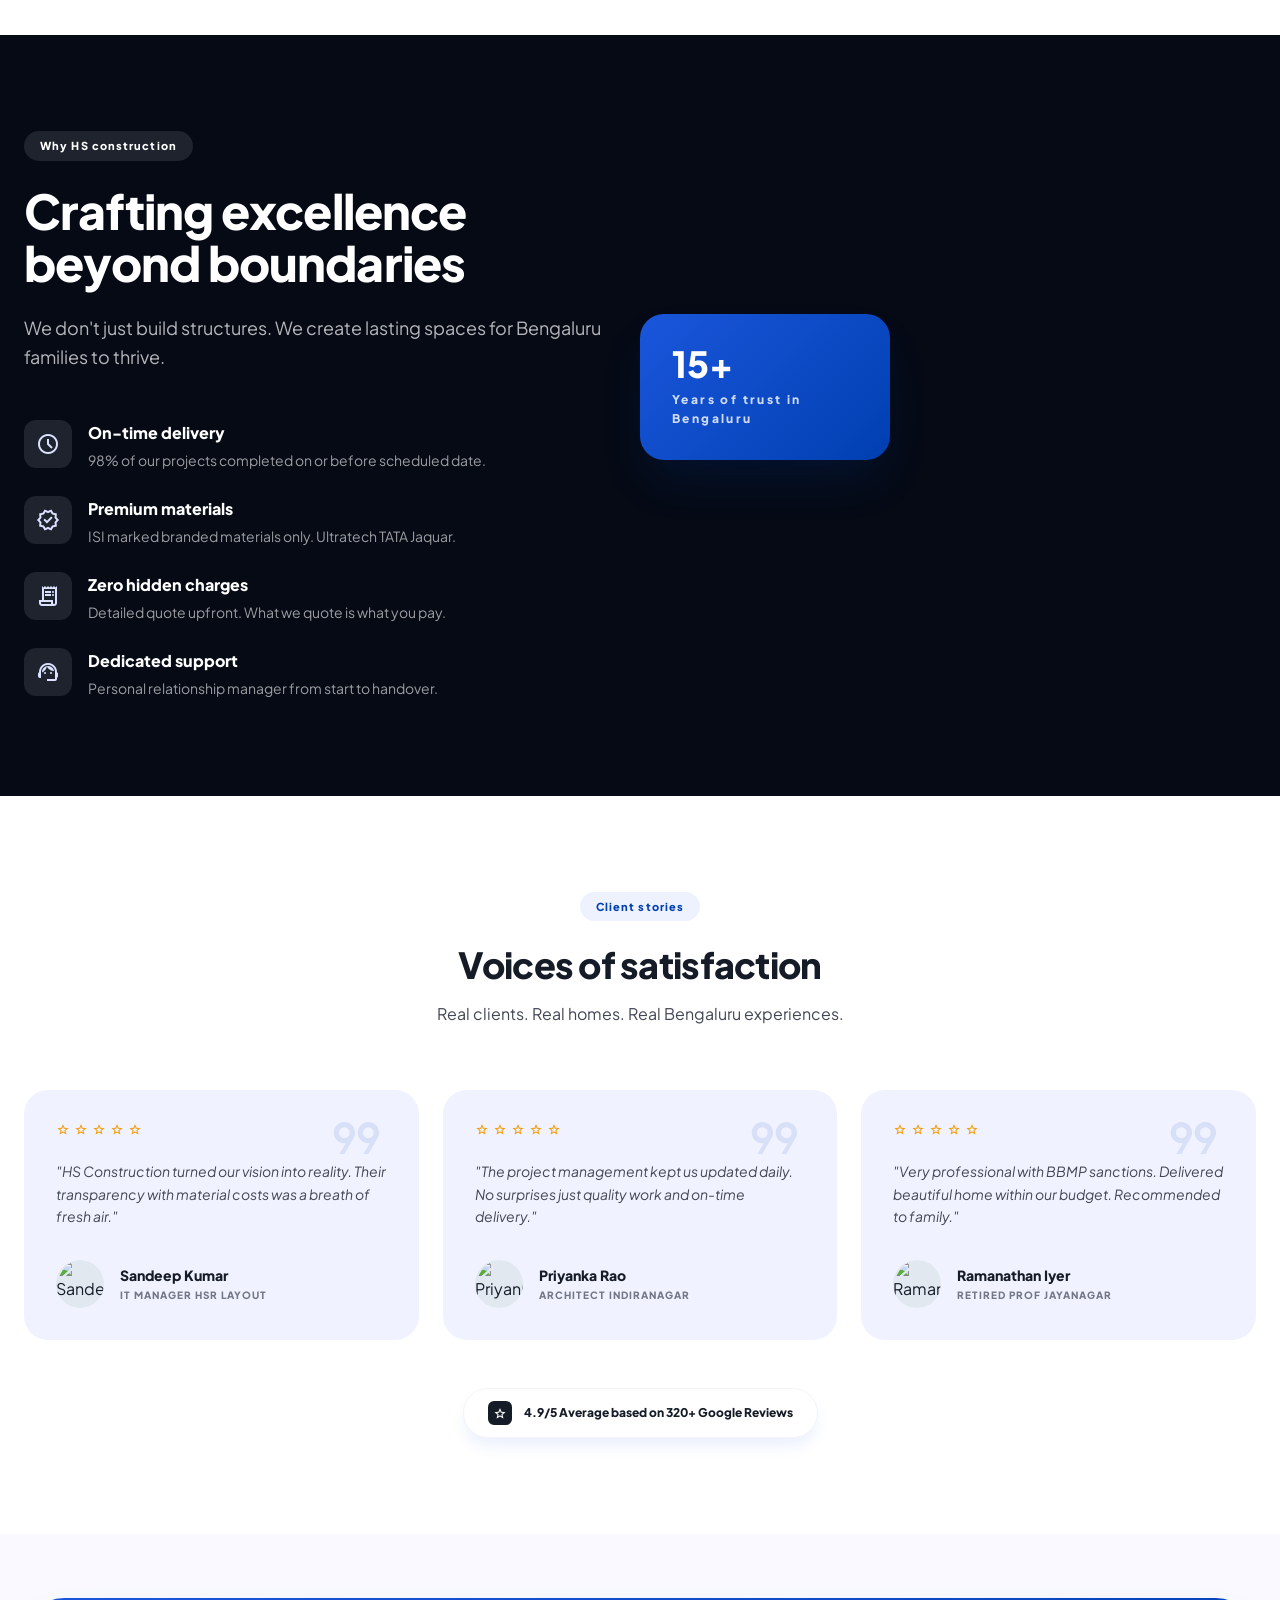
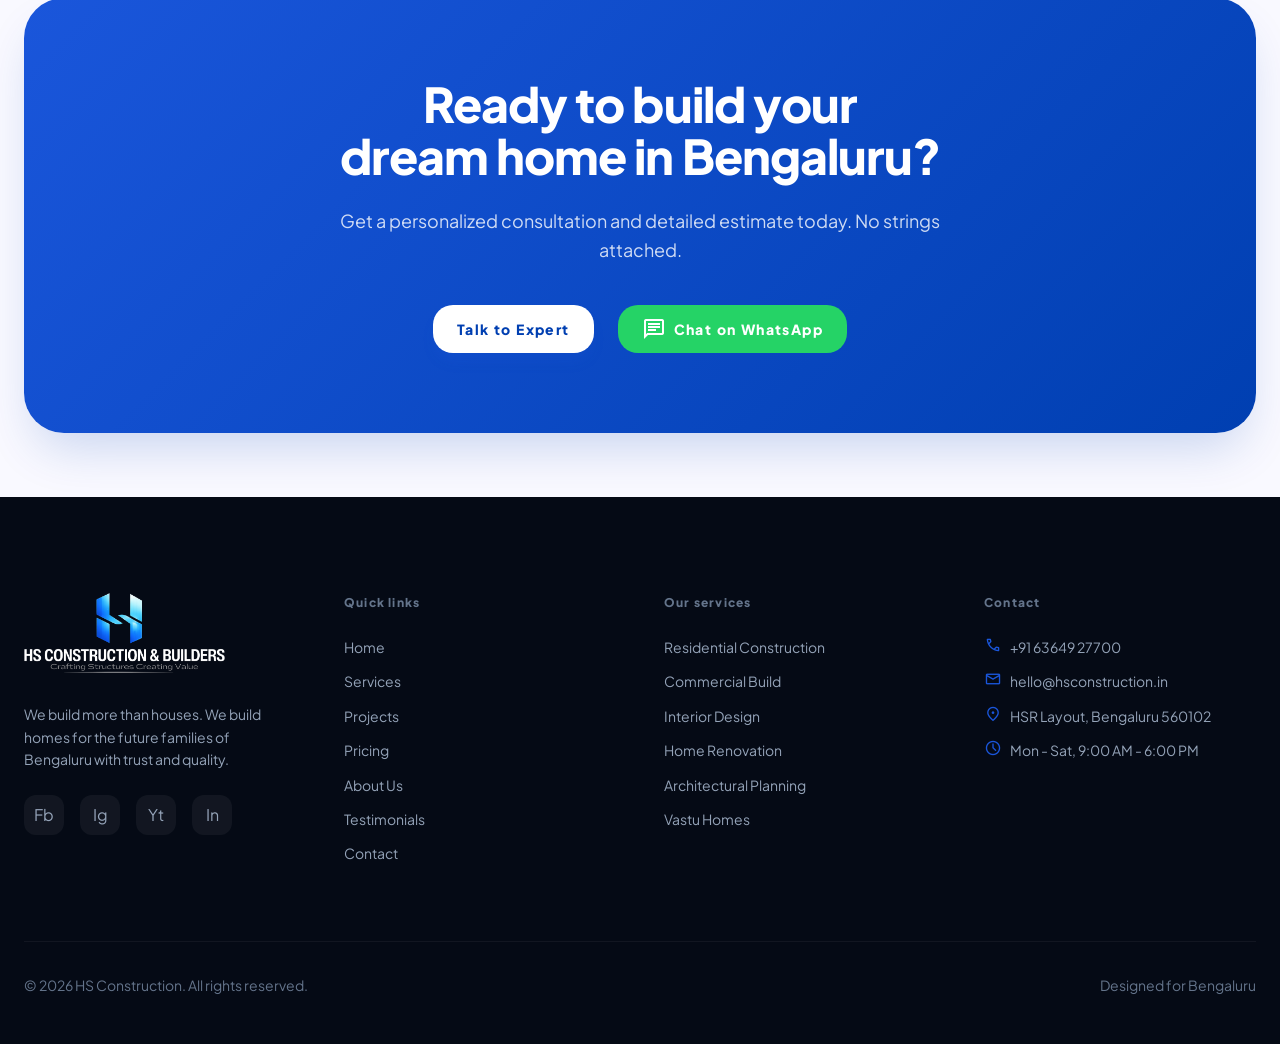
==== commit 470e7abe: "test" ====
--- a/index.html
+++ b/index.html
@@ -1272,7 +1272,6 @@
                   Defining Client Construction Criteria.
                 </li>
               </ul>
-              <button class="btn btn-primary" style="background-color: #63b3c0; border: none; padding: 12px 32px;">Know More</button>
             </div>
           </div>
         </div>
@@ -1298,7 +1297,6 @@
                   Creating immersive 3D elevation models.
                 </li>
               </ul>
-              <button class="btn btn-primary" style="background-color: #63b3c0; border: none; padding: 12px 32px;">Know More</button>
             </div>
           </div>
         </div>
@@ -1324,7 +1322,6 @@
                   Finalizing the construction contract.
                 </li>
               </ul>
-              <button class="btn btn-primary" style="background-color: #63b3c0; border: none; padding: 12px 32px;">Know More</button>
             </div>
           </div>
         </div>
@@ -1350,7 +1347,6 @@
                   Regular milestone tracking and reporting.
                 </li>
               </ul>
-              <button class="btn btn-primary" style="background-color: #63b3c0; border: none; padding: 12px 32px;">Know More</button>
             </div>
           </div>
         </div>
@@ -1376,7 +1372,6 @@
                   Addressing on-site queries and feedback.
                 </li>
               </ul>
-              <button class="btn btn-primary" style="background-color: #63b3c0; border: none; padding: 12px 32px;">Know More</button>
             </div>
           </div>
         </div>
@@ -1402,7 +1397,6 @@
                   Official handover of keys and documentation.
                 </li>
               </ul>
-              <button class="btn btn-primary" style="background-color: #63b3c0; border: none; padding: 12px 32px;">Know More</button>
             </div>
           </div>
         </div>
--- a/style.css
+++ b/style.css
@@ -500,12 +500,8 @@
   }
 }
 
-/* Floating Cards Mobile Behavior */
-@media (max-width: 768px) {
-  .hero-image-wrapper .floating-card-bottom {
-    display: none;
-  }
-}
+/* Floating Cards behavior handled in main media query */
+
 
 /* Hero Image & Floating Cards */
 .hero-image-wrapper {
@@ -721,6 +717,11 @@
   box-shadow: var(--shadow-2xl);
 }
 
+.cta-banner h2 {
+  color: white;
+}
+
+
 /* Footer */
 .footer {
   background-color: var(--bg-dark);
@@ -769,6 +770,38 @@
   background-color: rgba(255, 255, 255, 0.1);
   color: white;
 }
+
+.social-contact-link {
+  display: flex;
+  align-items: center;
+  gap: 10px;
+  padding: 10px 16px;
+  background: white;
+  border: 1px solid var(--outline-ghost);
+  border-radius: 12px;
+  text-decoration: none;
+  color: var(--text-dark);
+  font-size: 13px;
+  font-weight: 700;
+  transition: all 0.3s ease;
+}
+
+.social-contact-link:hover {
+  transform: translateY(-2px);
+  box-shadow: var(--shadow-lg);
+  border-color: var(--primary-blue);
+  background-color: #f8fafc;
+}
+
+.social-contact-link img {
+  filter: grayscale(1);
+  transition: all 0.3s ease;
+}
+
+.social-contact-link:hover img {
+  filter: grayscale(0);
+}
+
 
 /* Floating Buttons */
 .fixed-whatsapp {
@@ -972,7 +1005,7 @@
   display: inline-flex;
   align-items: center;
   gap: 8px;
-  color: #63b3c0; /* matches screenshot teal color */
+  color: var(--primary-blue);
   font-size: 20px;
   font-weight: 700;
   margin-bottom: 16px;
@@ -1192,18 +1225,48 @@
 
   /* Floating cards behavior on mobile */
   .floating-card-bottom {
-    position: relative !important;
-    bottom: 0 !important;
-    left: 0 !important;
-    margin: 20px auto 0 !important;
-    max-width: 280px !important;
-    transform: none !important;
+    position: absolute !important;
+    bottom: 20px !important;
+    left: -10px !important;
+    padding: 12px 16px !important;
+    border-radius: 16px !important;
+    gap: 12px !important;
+    box-shadow: var(--shadow-xl) !important;
+    min-width: 180px !important;
+  }
+  
+  .floating-card-bottom .material-symbols-outlined {
+    font-size: 20px !important;
   }
 
   .floating-card-top {
-    display: none;
-    /* Keep it clean on small screens */
-  }
+    display: flex !important;
+    position: absolute !important;
+    top: 20px !important;
+    right: -10px !important;
+    padding: 12px 16px !important;
+    border-radius: 16px !important;
+    gap: 12px !important;
+    box-shadow: var(--shadow-lg) !important;
+  }
+  
+  .floating-card-top .material-symbols-outlined {
+    font-size: 20px !important;
+  }
+
+  .floating-card-bottom div div, 
+  .floating-card-top div div {
+    font-size: 10px !important;
+  }
+  
+  .floating-card-bottom div div:last-child {
+    font-size: 14px !important;
+  }
+  
+  .floating-card-top div div:first-child {
+    font-size: 18px !important;
+  }
+
 
   .stats-grid {
     grid-template-columns: repeat(2, 1fr) !important;
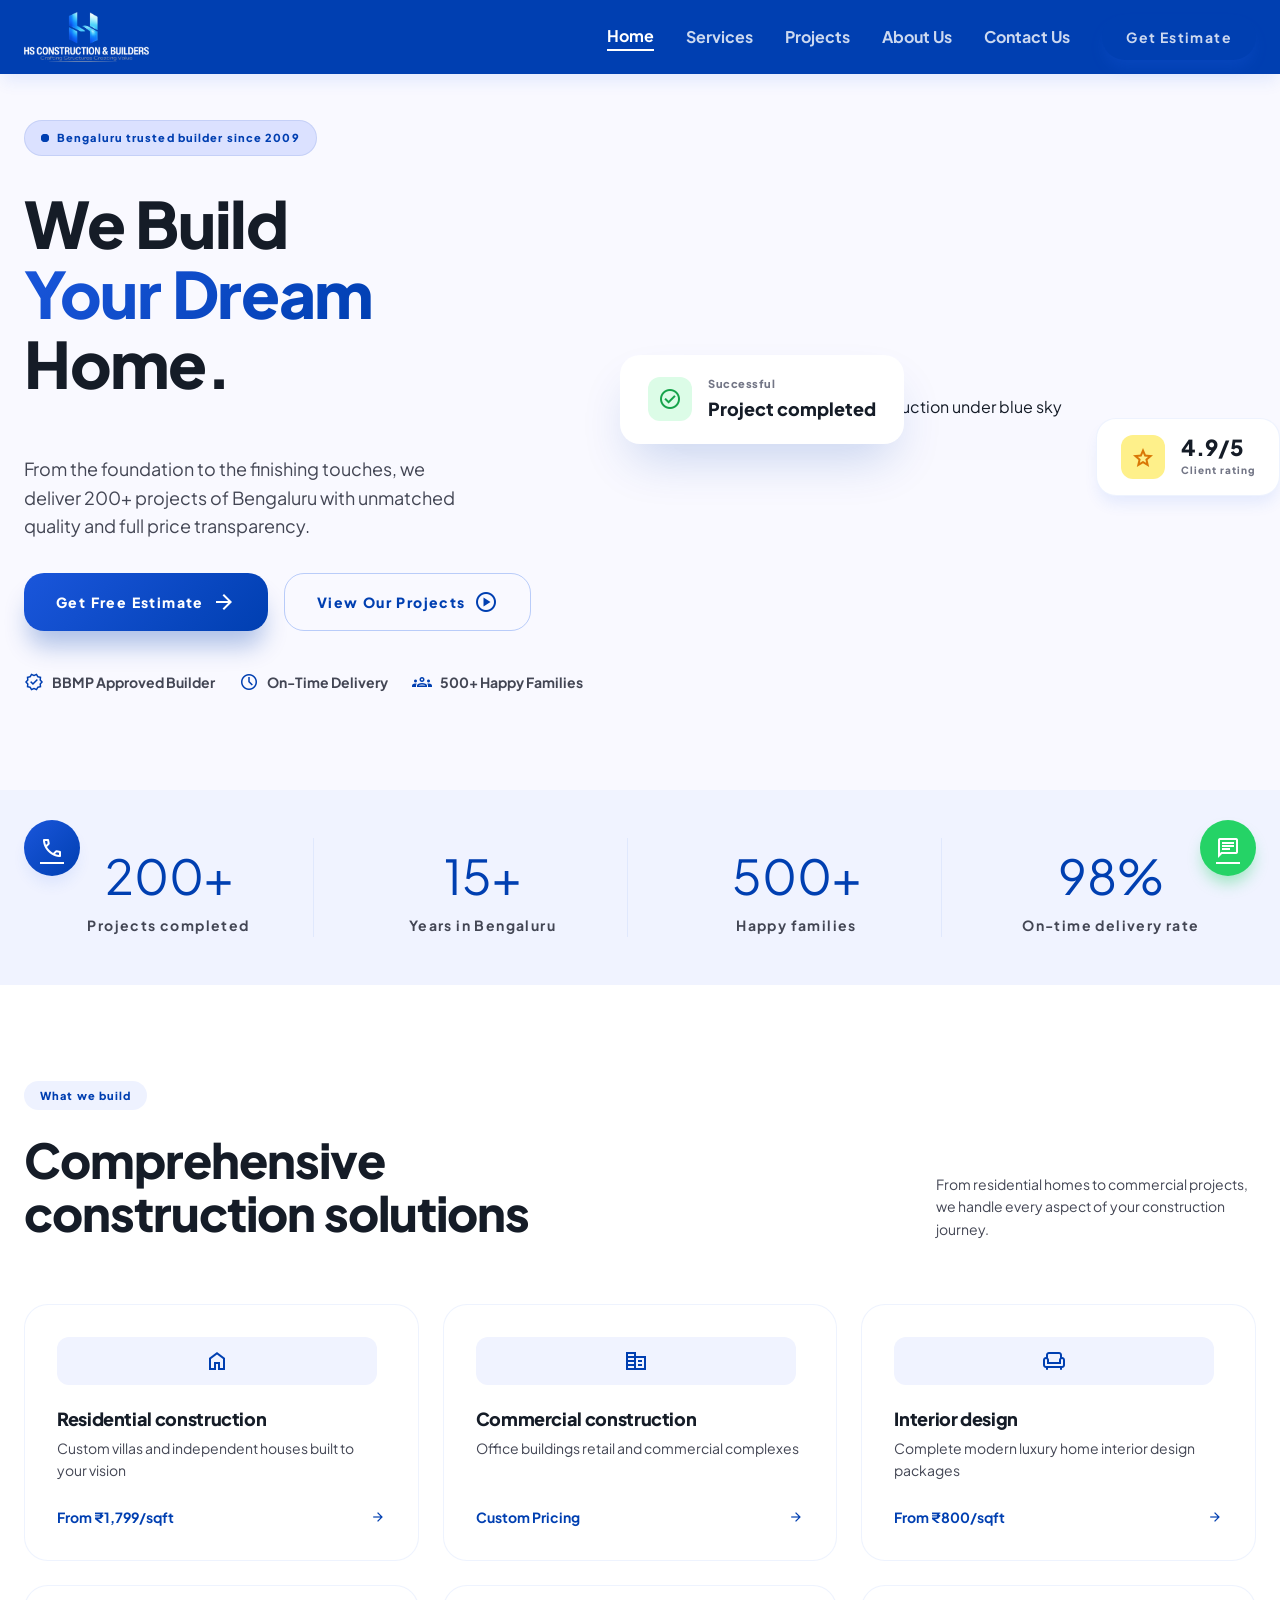
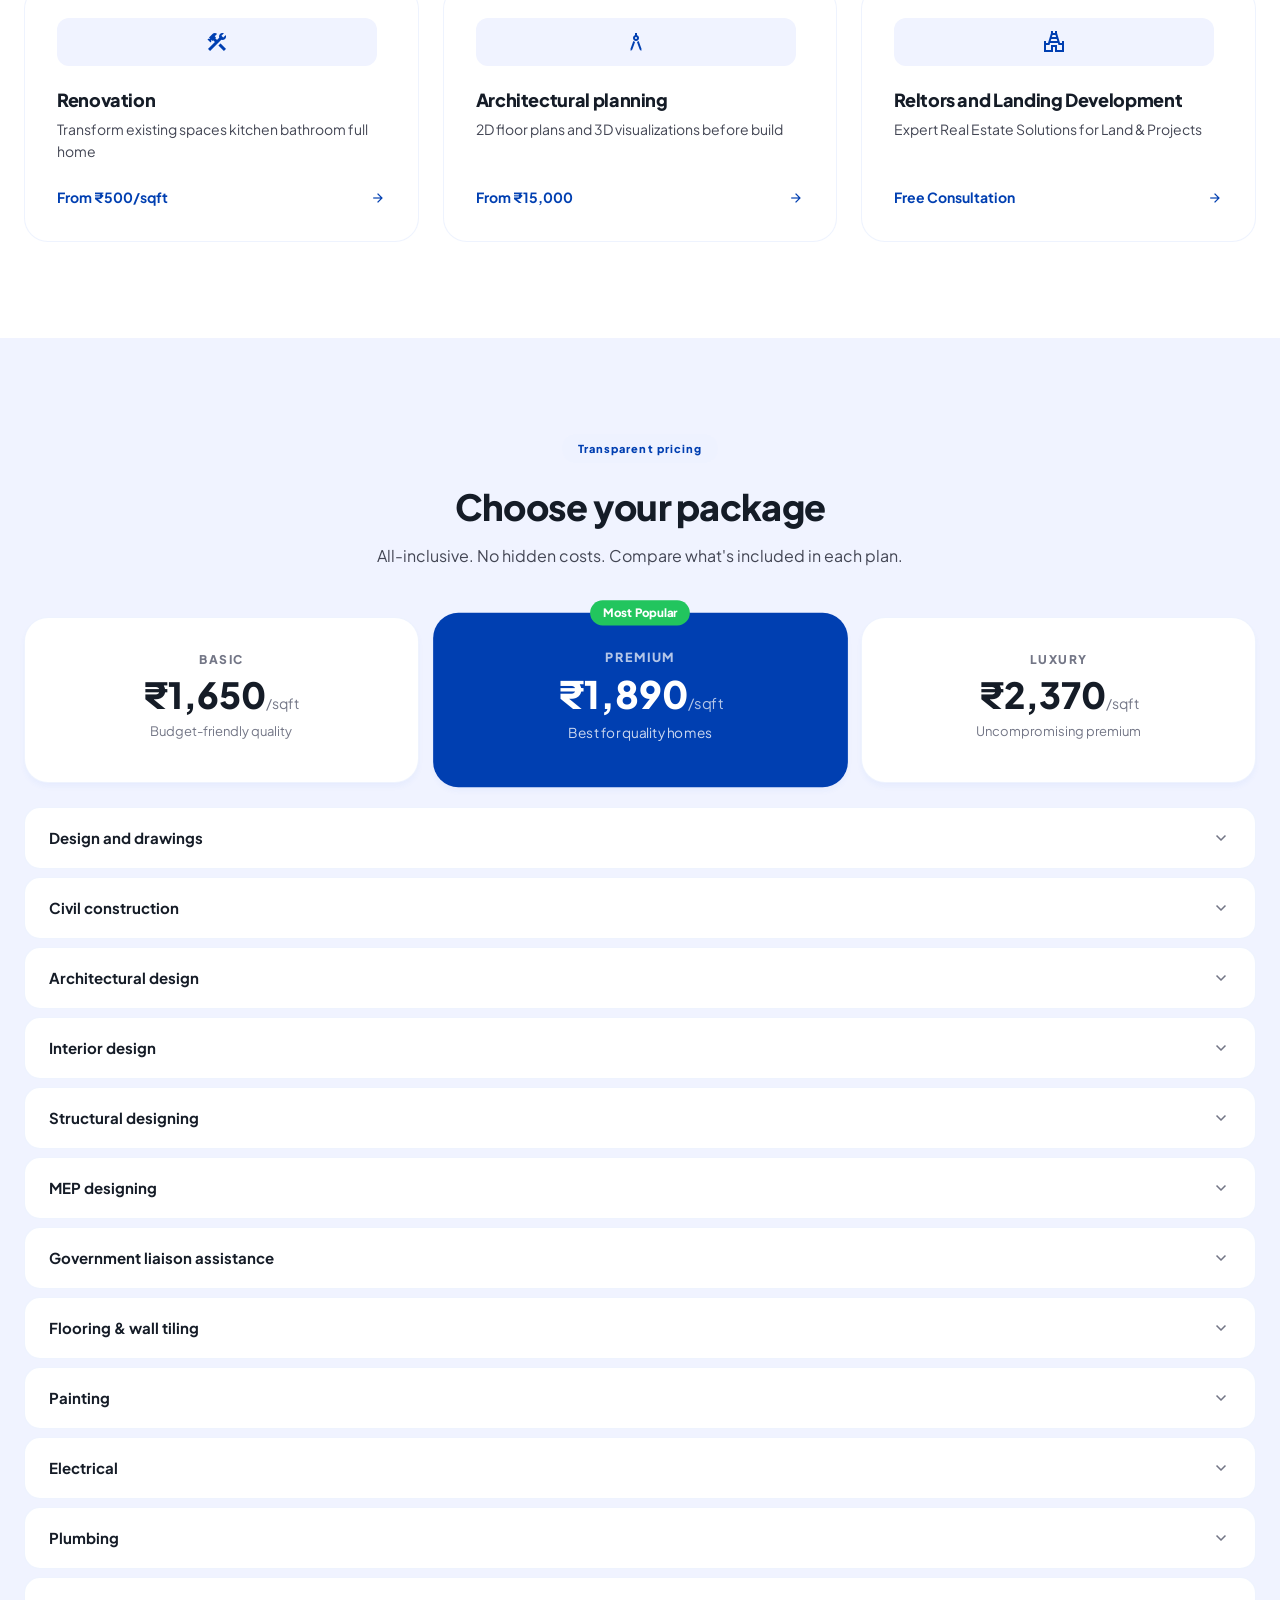
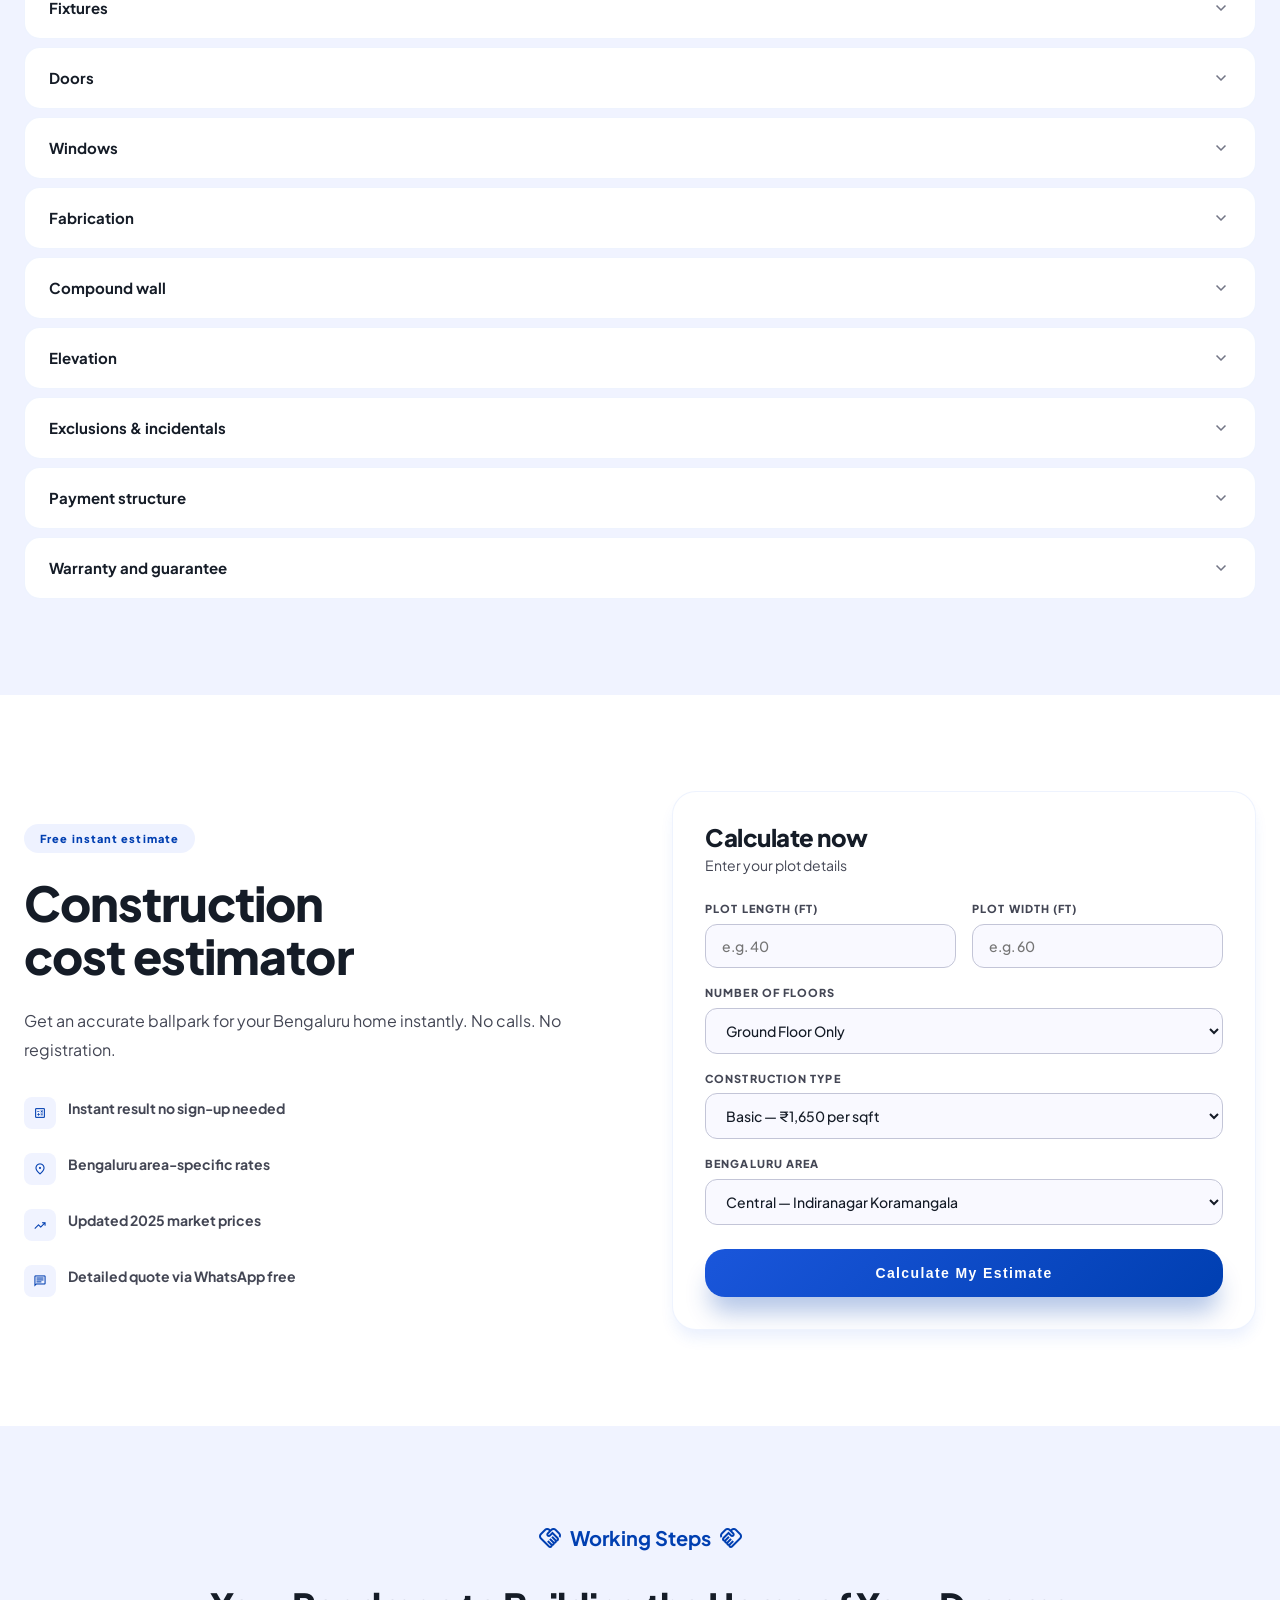
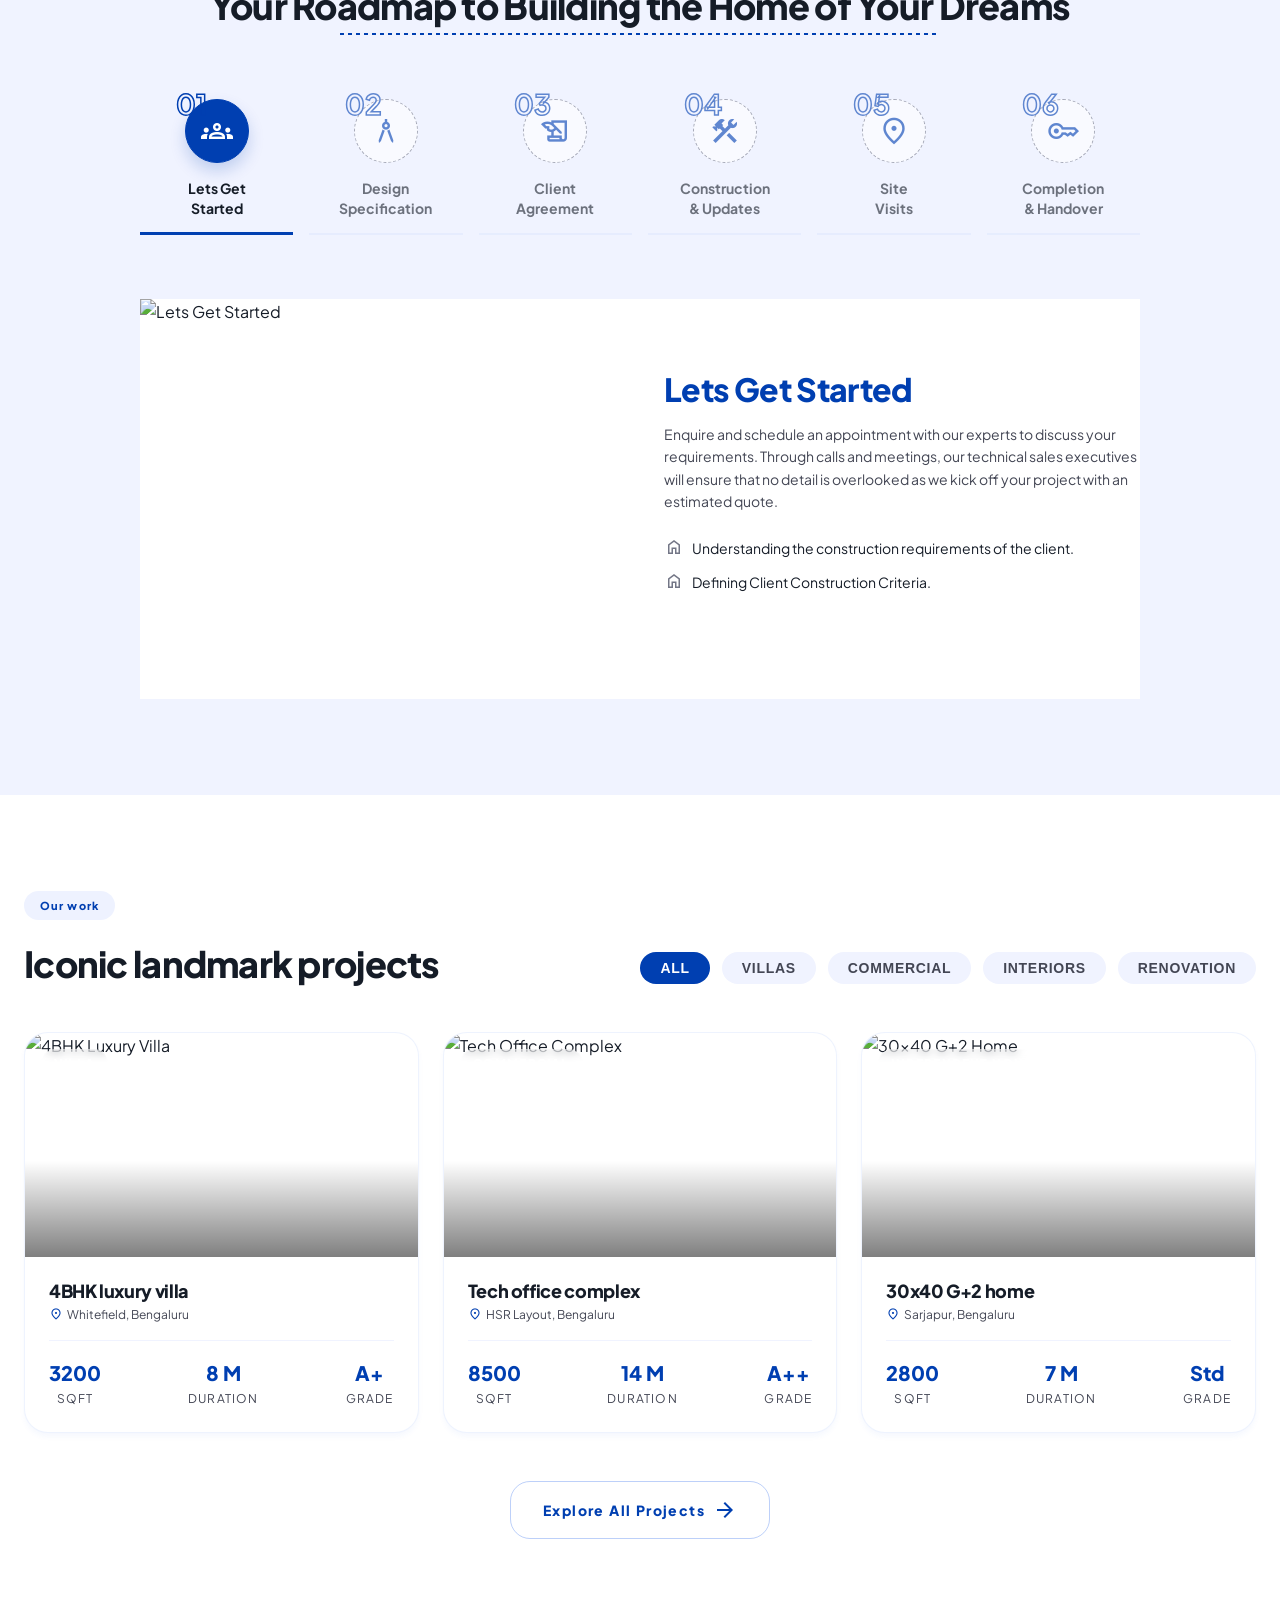
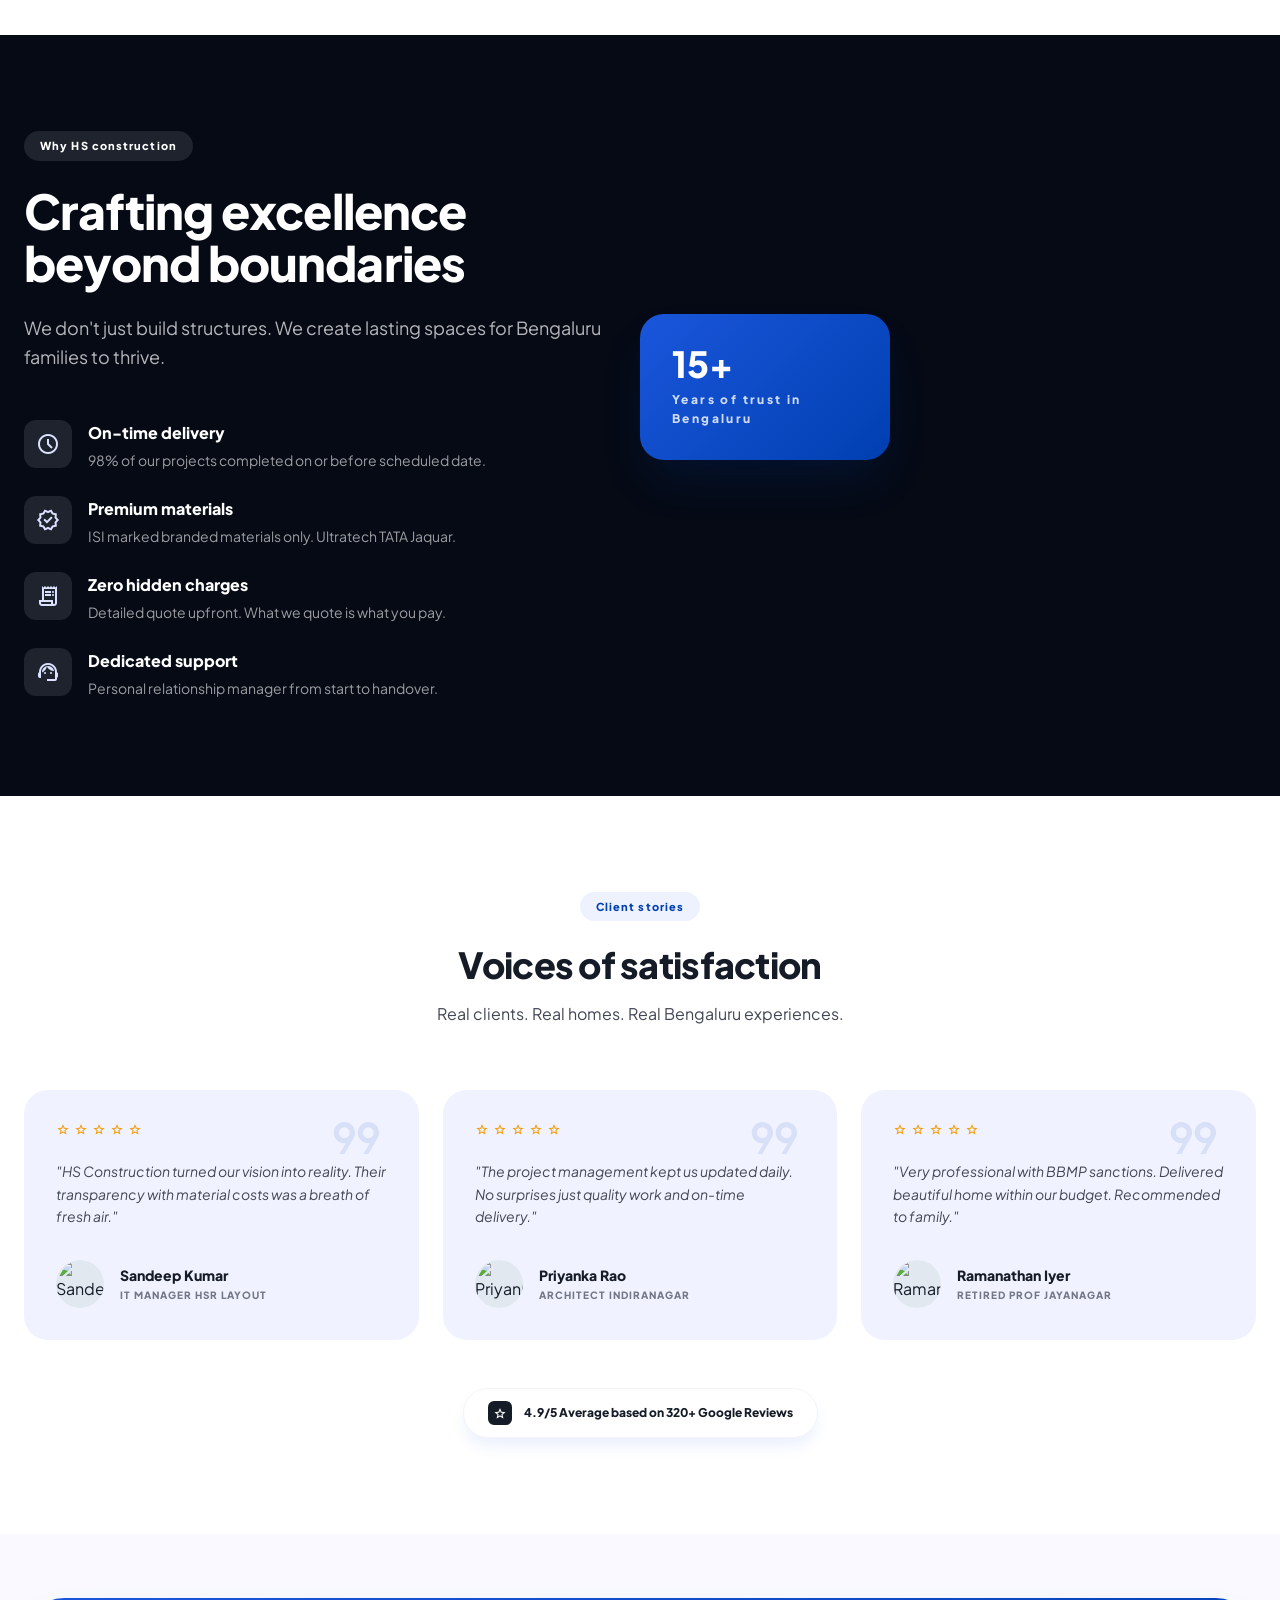
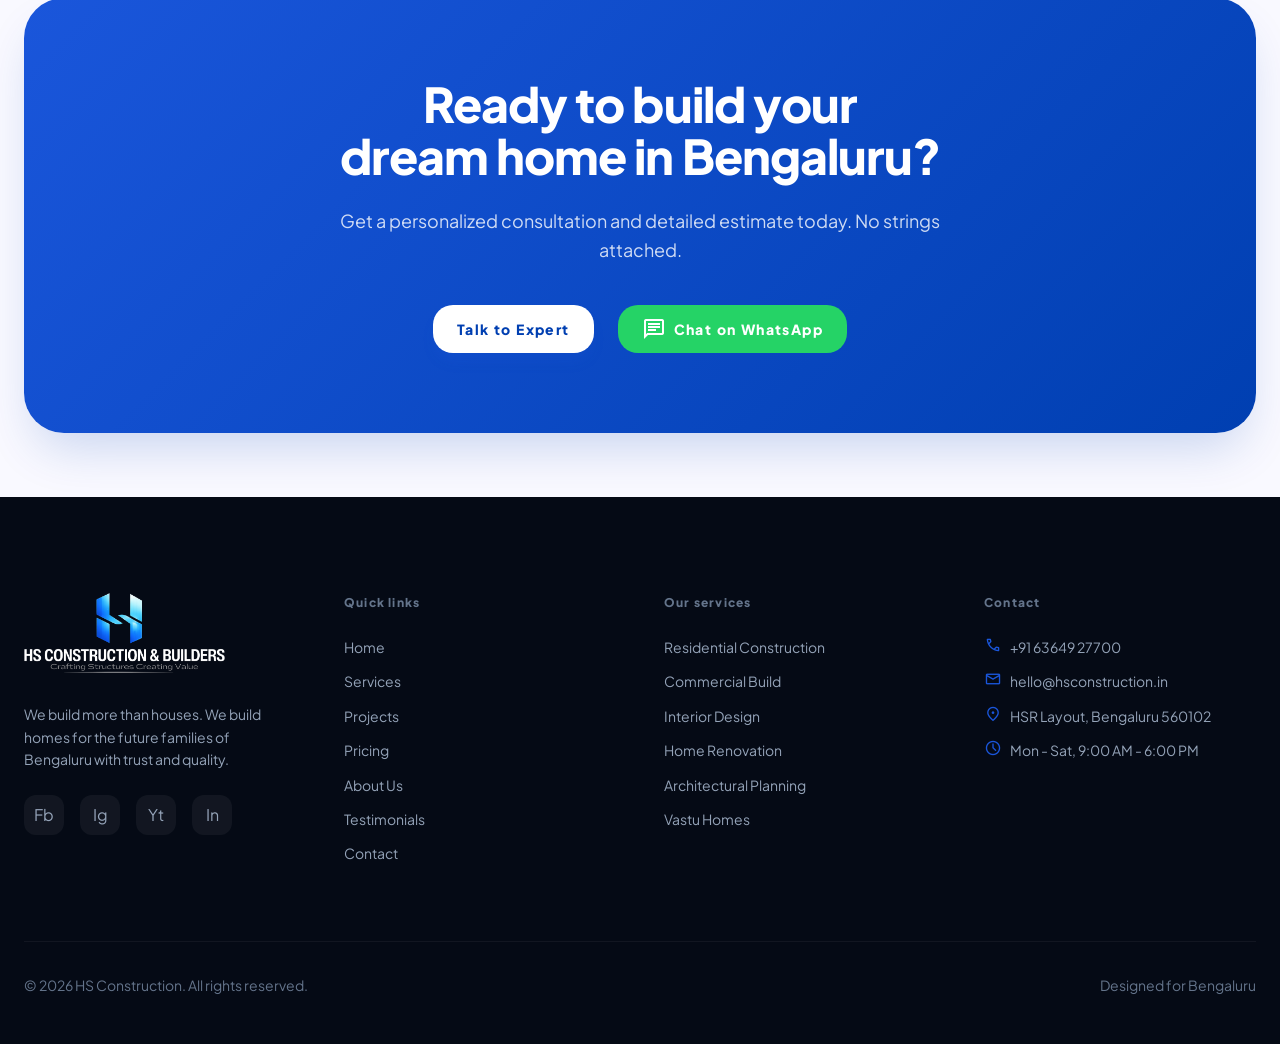
==== commit a7a44459: "restore changes and change in service.html" ====
--- a/index.html
+++ b/index.html
@@ -241,9 +241,9 @@
             style="width: 320px; height: 48px; border-radius: 12px; background: var(--bg-alt); display: flex; align-items: center; justify-content: center; margin-bottom: 24px; transition: background 0.3s;">
             <span class="material-symbols-outlined text-primary">temple_hindu</span>
           </div>
-          <h3 style="font-size: 18px; margin-bottom: 8px;">Vastu compliant homes</h3>
-          <p class="text-body" style="font-size: 14px; margin-bottom: 24px; flex-grow: 1;">Expert Vastu integrated into
-            construction from day one</p>
+          <h3 style="font-size: 18px; margin-bottom: 8px;">Reltors and Landing Development</h3>
+          <p class="text-body" style="font-size: 14px; margin-bottom: 24px; flex-grow: 1;">Expert Real Estate Solutions
+            for Land & Projects</p>
           <div style="display: flex; justify-content: space-between; align-items: center;">
             <span class="text-primary" style="font-weight: 700; font-size: 14px;">Free Consultation</span>
             <span class="material-symbols-outlined text-primary" style="font-size: 16px;">arrow_forward</span>
@@ -1258,9 +1258,12 @@
               <img src="https://images.unsplash.com/photo-1600880292203-757bb62b4baf?w=800&q=80" alt="Lets Get Started">
             </div>
             <div class="roadmap-text-content">
-              <h3 style="font-size: 32px; color: var(--primary-blue); margin-bottom: 16px; font-weight: 800;">Lets Get Started</h3>
+              <h3 style="font-size: 32px; color: var(--primary-blue); margin-bottom: 16px; font-weight: 800;">Lets Get
+                Started</h3>
               <p class="text-body" style="font-size: 14px; margin-bottom: 24px; line-height: 1.6;">
-                Enquire and schedule an appointment with our experts to discuss your requirements. Through calls and meetings, our technical sales executives will ensure that no detail is overlooked as we kick off your project with an estimated quote.
+                Enquire and schedule an appointment with our experts to discuss your requirements. Through calls and
+                meetings, our technical sales executives will ensure that no detail is overlooked as we kick off your
+                project with an estimated quote.
               </p>
               <ul style="list-style: none; padding: 0; margin-bottom: 32px; font-size: 14px; color: var(--text-dark);">
                 <li style="display: flex; gap: 8px; margin-bottom: 12px; align-items: flex-start;">
@@ -1280,12 +1283,15 @@
         <div class="roadmap-content" id="roadmap-content-2">
           <div class="roadmap-content-inner">
             <div class="roadmap-img-wrapper">
-              <img src="https://images.unsplash.com/photo-1503387762-592deb58ef4e?w=800&q=80" alt="Design Specification">
+              <img src="https://images.unsplash.com/photo-1503387762-592deb58ef4e?w=800&q=80"
+                alt="Design Specification">
             </div>
             <div class="roadmap-text-content">
-              <h3 style="font-size: 32px; color: var(--primary-blue); margin-bottom: 16px; font-weight: 800;">Design Specification</h3>
+              <h3 style="font-size: 32px; color: var(--primary-blue); margin-bottom: 16px; font-weight: 800;">Design
+                Specification</h3>
               <p class="text-body" style="font-size: 14px; margin-bottom: 24px; line-height: 1.6;">
-                Our architects will develop a comprehensive design specification. We provide detailed 2D layouts and 3D elevations so you can visualize your dream home before construction begins.
+                Our architects will develop a comprehensive design specification. We provide detailed 2D layouts and 3D
+                elevations so you can visualize your dream home before construction begins.
               </p>
               <ul style="list-style: none; padding: 0; margin-bottom: 32px; font-size: 14px; color: var(--text-dark);">
                 <li style="display: flex; gap: 8px; margin-bottom: 12px; align-items: flex-start;">
@@ -1293,7 +1299,8 @@
                   Drafting accurate 2D floor plans.
                 </li>
                 <li style="display: flex; gap: 8px; margin-bottom: 12px; align-items: flex-start;">
-                  <span class="material-symbols-outlined" style="font-size: 20px; color: var(--text-muted);">view_in_ar</span>
+                  <span class="material-symbols-outlined"
+                    style="font-size: 20px; color: var(--text-muted);">view_in_ar</span>
                   Creating immersive 3D elevation models.
                 </li>
               </ul>
@@ -1308,17 +1315,21 @@
               <img src="https://images.unsplash.com/photo-1556156653-e5a7c69cc263?w=800&q=80" alt="Client Agreement">
             </div>
             <div class="roadmap-text-content">
-              <h3 style="font-size: 32px; color: var(--primary-blue); margin-bottom: 16px; font-weight: 800;">Client Agreement</h3>
+              <h3 style="font-size: 32px; color: var(--primary-blue); margin-bottom: 16px; font-weight: 800;">Client
+                Agreement</h3>
               <p class="text-body" style="font-size: 14px; margin-bottom: 24px; line-height: 1.6;">
-                Once the design is finalized, we draft a transparent agreement detailing the scope of work, timeline, and exact cost. What we quote is what you pay—no hidden fees.
+                Once the design is finalized, we draft a transparent agreement detailing the scope of work, timeline,
+                and exact cost. What we quote is what you pay—no hidden fees.
               </p>
               <ul style="list-style: none; padding: 0; margin-bottom: 32px; font-size: 14px; color: var(--text-dark);">
                 <li style="display: flex; gap: 8px; margin-bottom: 12px; align-items: flex-start;">
-                  <span class="material-symbols-outlined" style="font-size: 20px; color: var(--text-muted);">description</span>
+                  <span class="material-symbols-outlined"
+                    style="font-size: 20px; color: var(--text-muted);">description</span>
                   Detailed cost breakdown and payment schedule.
                 </li>
                 <li style="display: flex; gap: 8px; margin-bottom: 12px; align-items: flex-start;">
-                  <span class="material-symbols-outlined" style="font-size: 20px; color: var(--text-muted);">verified</span>
+                  <span class="material-symbols-outlined"
+                    style="font-size: 20px; color: var(--text-muted);">verified</span>
                   Finalizing the construction contract.
                 </li>
               </ul>
@@ -1330,20 +1341,25 @@
         <div class="roadmap-content" id="roadmap-content-4">
           <div class="roadmap-content-inner">
             <div class="roadmap-img-wrapper">
-              <img src="https://images.unsplash.com/photo-1504307651254-35680f356fce?w=800&q=80" alt="Construction & Updates">
+              <img src="https://images.unsplash.com/photo-1504307651254-35680f356fce?w=800&q=80"
+                alt="Construction & Updates">
             </div>
             <div class="roadmap-text-content">
-              <h3 style="font-size: 32px; color: var(--primary-blue); margin-bottom: 16px; font-weight: 800;">Construction & Updates</h3>
+              <h3 style="font-size: 32px; color: var(--primary-blue); margin-bottom: 16px; font-weight: 800;">
+                Construction & Updates</h3>
               <p class="text-body" style="font-size: 14px; margin-bottom: 24px; line-height: 1.6;">
-                Our expert team begins the build using premium ISI marked materials. You will receive regular progress updates and photos, ensuring full transparency throughout the construction phase.
+                Our expert team begins the build using premium ISI marked materials. You will receive regular progress
+                updates and photos, ensuring full transparency throughout the construction phase.
               </p>
               <ul style="list-style: none; padding: 0; margin-bottom: 32px; font-size: 14px; color: var(--text-dark);">
                 <li style="display: flex; gap: 8px; margin-bottom: 12px; align-items: flex-start;">
-                  <span class="material-symbols-outlined" style="font-size: 20px; color: var(--text-muted);">foundation</span>
+                  <span class="material-symbols-outlined"
+                    style="font-size: 20px; color: var(--text-muted);">foundation</span>
                   Quality-controlled civil construction.
                 </li>
                 <li style="display: flex; gap: 8px; margin-bottom: 12px; align-items: flex-start;">
-                  <span class="material-symbols-outlined" style="font-size: 20px; color: var(--text-muted);">add_a_photo</span>
+                  <span class="material-symbols-outlined"
+                    style="font-size: 20px; color: var(--text-muted);">add_a_photo</span>
                   Regular milestone tracking and reporting.
                 </li>
               </ul>
@@ -1358,9 +1374,11 @@
               <img src="https://images.unsplash.com/photo-1531834685032-c34bf0d84c77?w=800&q=80" alt="Site Visits">
             </div>
             <div class="roadmap-text-content">
-              <h3 style="font-size: 32px; color: var(--primary-blue); margin-bottom: 16px; font-weight: 800;">Site Visits</h3>
+              <h3 style="font-size: 32px; color: var(--primary-blue); margin-bottom: 16px; font-weight: 800;">Site
+                Visits</h3>
               <p class="text-body" style="font-size: 14px; margin-bottom: 24px; line-height: 1.6;">
-                We encourage periodic site visits. Our project managers will walk you through the ongoing work, allowing you to inspect the quality and progress firsthand.
+                We encourage periodic site visits. Our project managers will walk you through the ongoing work, allowing
+                you to inspect the quality and progress firsthand.
               </p>
               <ul style="list-style: none; padding: 0; margin-bottom: 32px; font-size: 14px; color: var(--text-dark);">
                 <li style="display: flex; gap: 8px; margin-bottom: 12px; align-items: flex-start;">
@@ -1368,7 +1386,8 @@
                   Guided tours with project managers.
                 </li>
                 <li style="display: flex; gap: 8px; margin-bottom: 12px; align-items: flex-start;">
-                  <span class="material-symbols-outlined" style="font-size: 20px; color: var(--text-muted);">question_answer</span>
+                  <span class="material-symbols-outlined"
+                    style="font-size: 20px; color: var(--text-muted);">question_answer</span>
                   Addressing on-site queries and feedback.
                 </li>
               </ul>
@@ -1380,20 +1399,25 @@
         <div class="roadmap-content" id="roadmap-content-6">
           <div class="roadmap-content-inner">
             <div class="roadmap-img-wrapper">
-              <img src="https://images.unsplash.com/photo-1560518883-ce09059eeffa?w=800&q=80" alt="Completion & Handover">
+              <img src="https://images.unsplash.com/photo-1560518883-ce09059eeffa?w=800&q=80"
+                alt="Completion & Handover">
             </div>
             <div class="roadmap-text-content">
-              <h3 style="font-size: 32px; color: var(--primary-blue); margin-bottom: 16px; font-weight: 800;">Completion & Handover</h3>
+              <h3 style="font-size: 32px; color: var(--primary-blue); margin-bottom: 16px; font-weight: 800;">Completion
+                & Handover</h3>
               <p class="text-body" style="font-size: 14px; margin-bottom: 24px; line-height: 1.6;">
-                After rigorous quality checks, we hand over the keys to your new home. We ensure everything is polished, functional, and perfectly matched to your expectations.
+                After rigorous quality checks, we hand over the keys to your new home. We ensure everything is polished,
+                functional, and perfectly matched to your expectations.
               </p>
               <ul style="list-style: none; padding: 0; margin-bottom: 32px; font-size: 14px; color: var(--text-dark);">
                 <li style="display: flex; gap: 8px; margin-bottom: 12px; align-items: flex-start;">
-                  <span class="material-symbols-outlined" style="font-size: 20px; color: var(--text-muted);">fact_check</span>
+                  <span class="material-symbols-outlined"
+                    style="font-size: 20px; color: var(--text-muted);">fact_check</span>
                   Final walk-through and quality inspection.
                 </li>
                 <li style="display: flex; gap: 8px; margin-bottom: 12px; align-items: flex-start;">
-                  <span class="material-symbols-outlined" style="font-size: 20px; color: var(--text-muted);">vpn_key</span>
+                  <span class="material-symbols-outlined"
+                    style="font-size: 20px; color: var(--text-muted);">vpn_key</span>
                   Official handover of keys and documentation.
                 </li>
               </ul>
--- a/style.css
+++ b/style.css
@@ -990,6 +990,8 @@
   height: 400px;
 }
 
+
+
 .roadmap-img-wrapper img {
   width: 100%;
   height: 100%;
@@ -1148,6 +1150,14 @@
     grid-column: span 1 !important;
     grid-row: span 1 !important;
   }
+  .card4{
+  width: 235px !important;
+}
+
+
+.card5{
+  width: 252px !important;
+}
 
   .cta-banner {
     padding: 48px 24px !important;
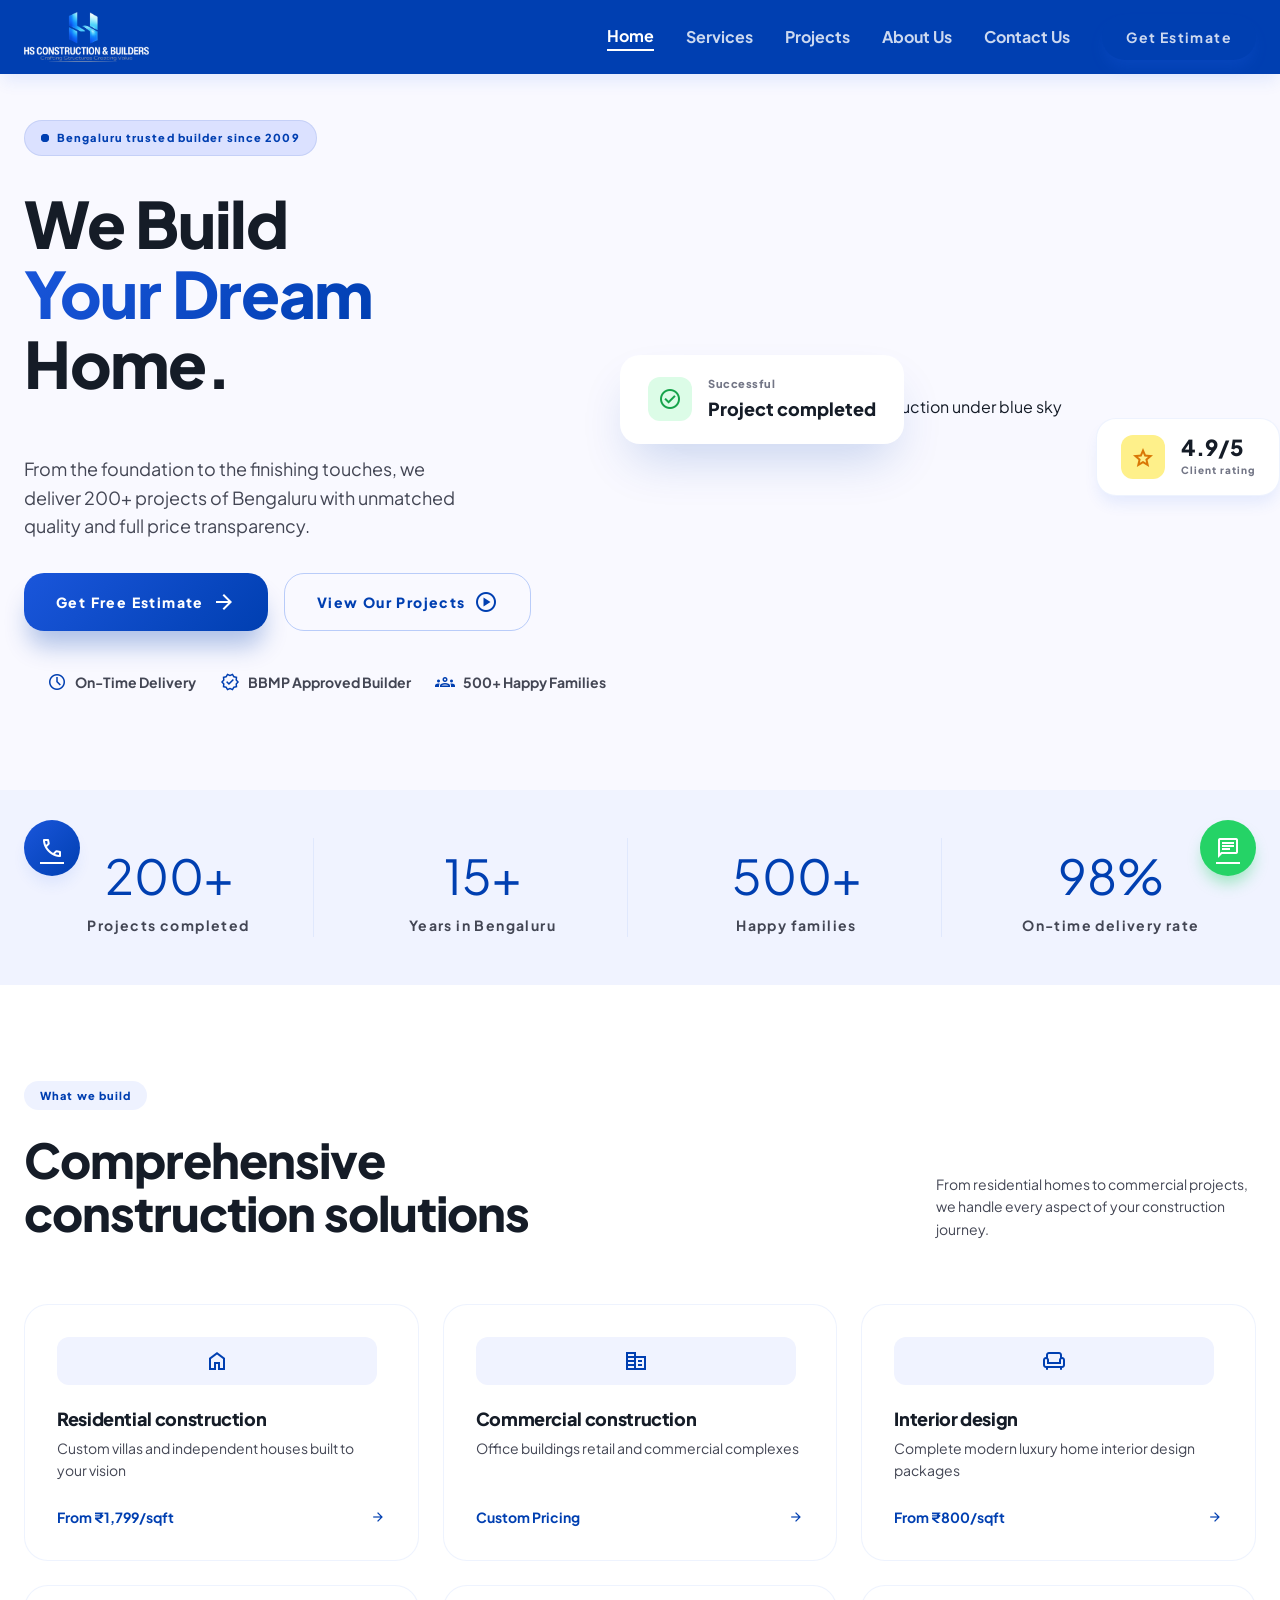
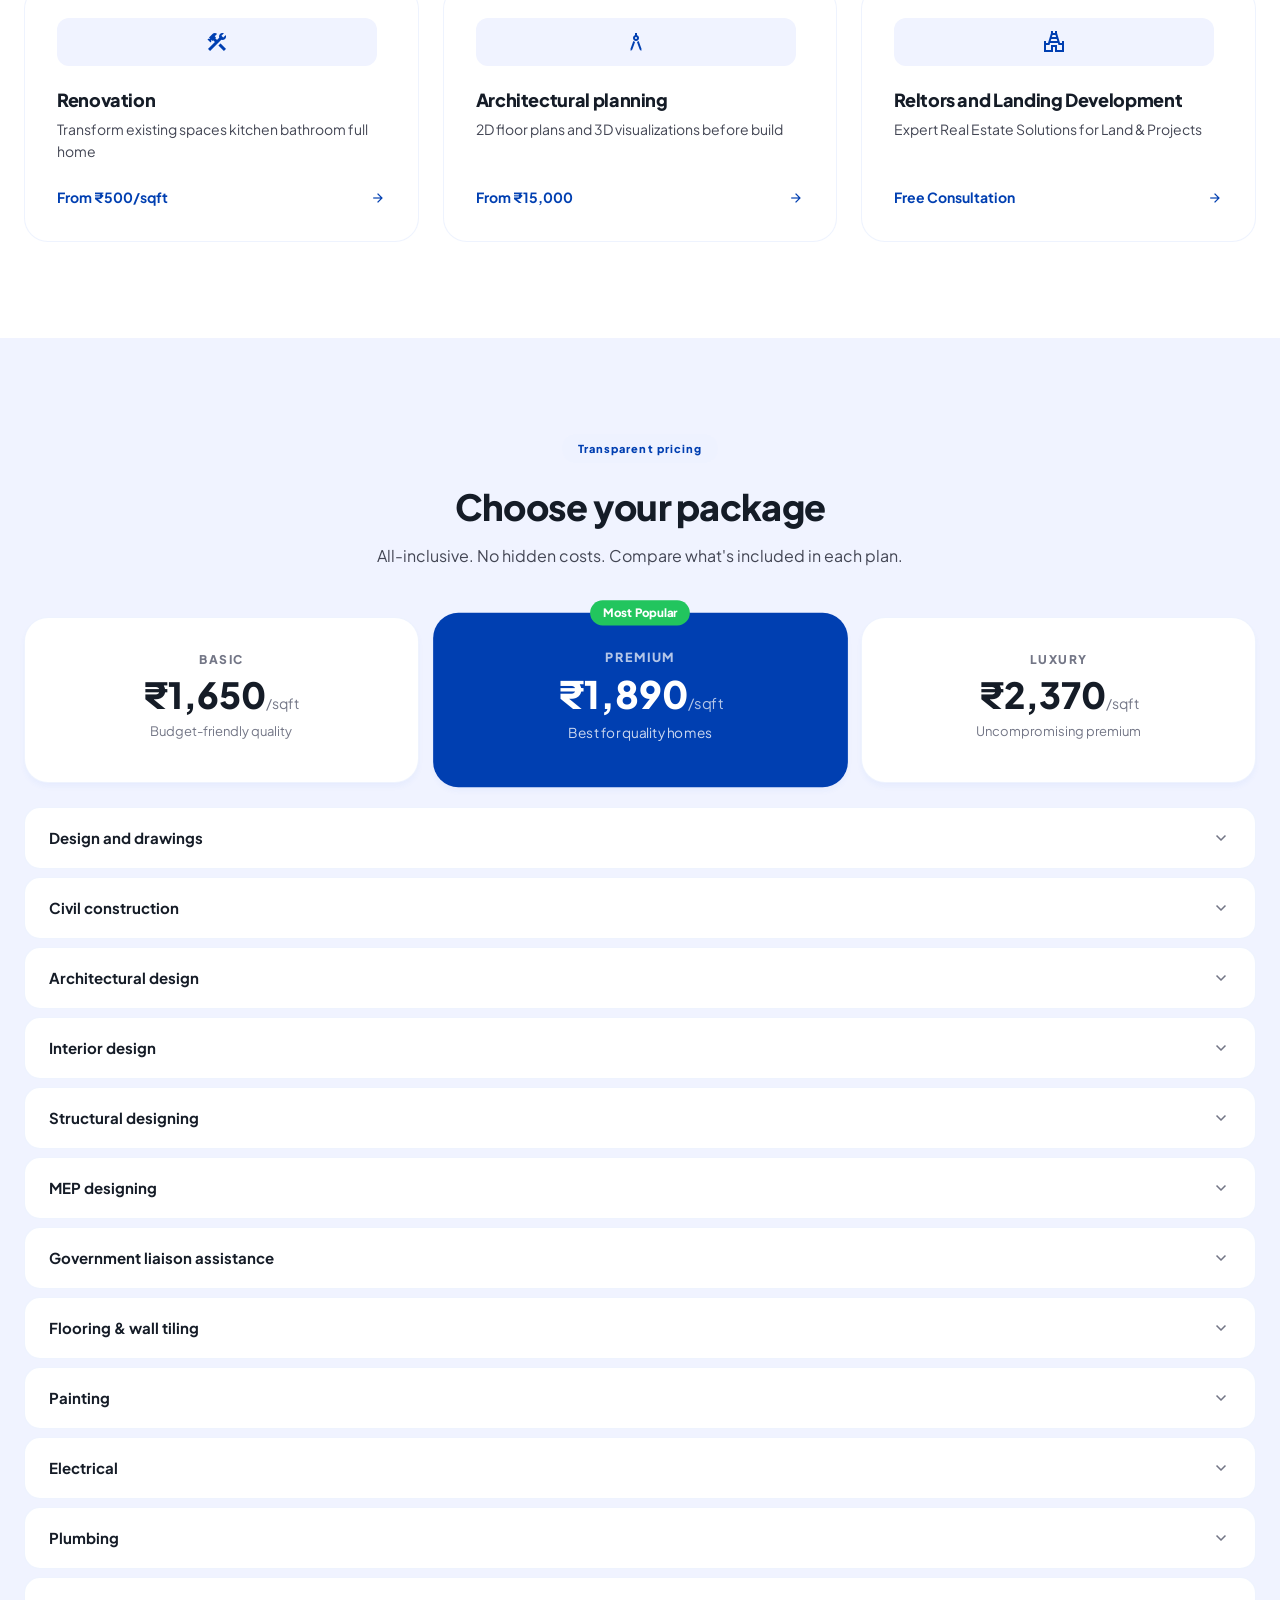
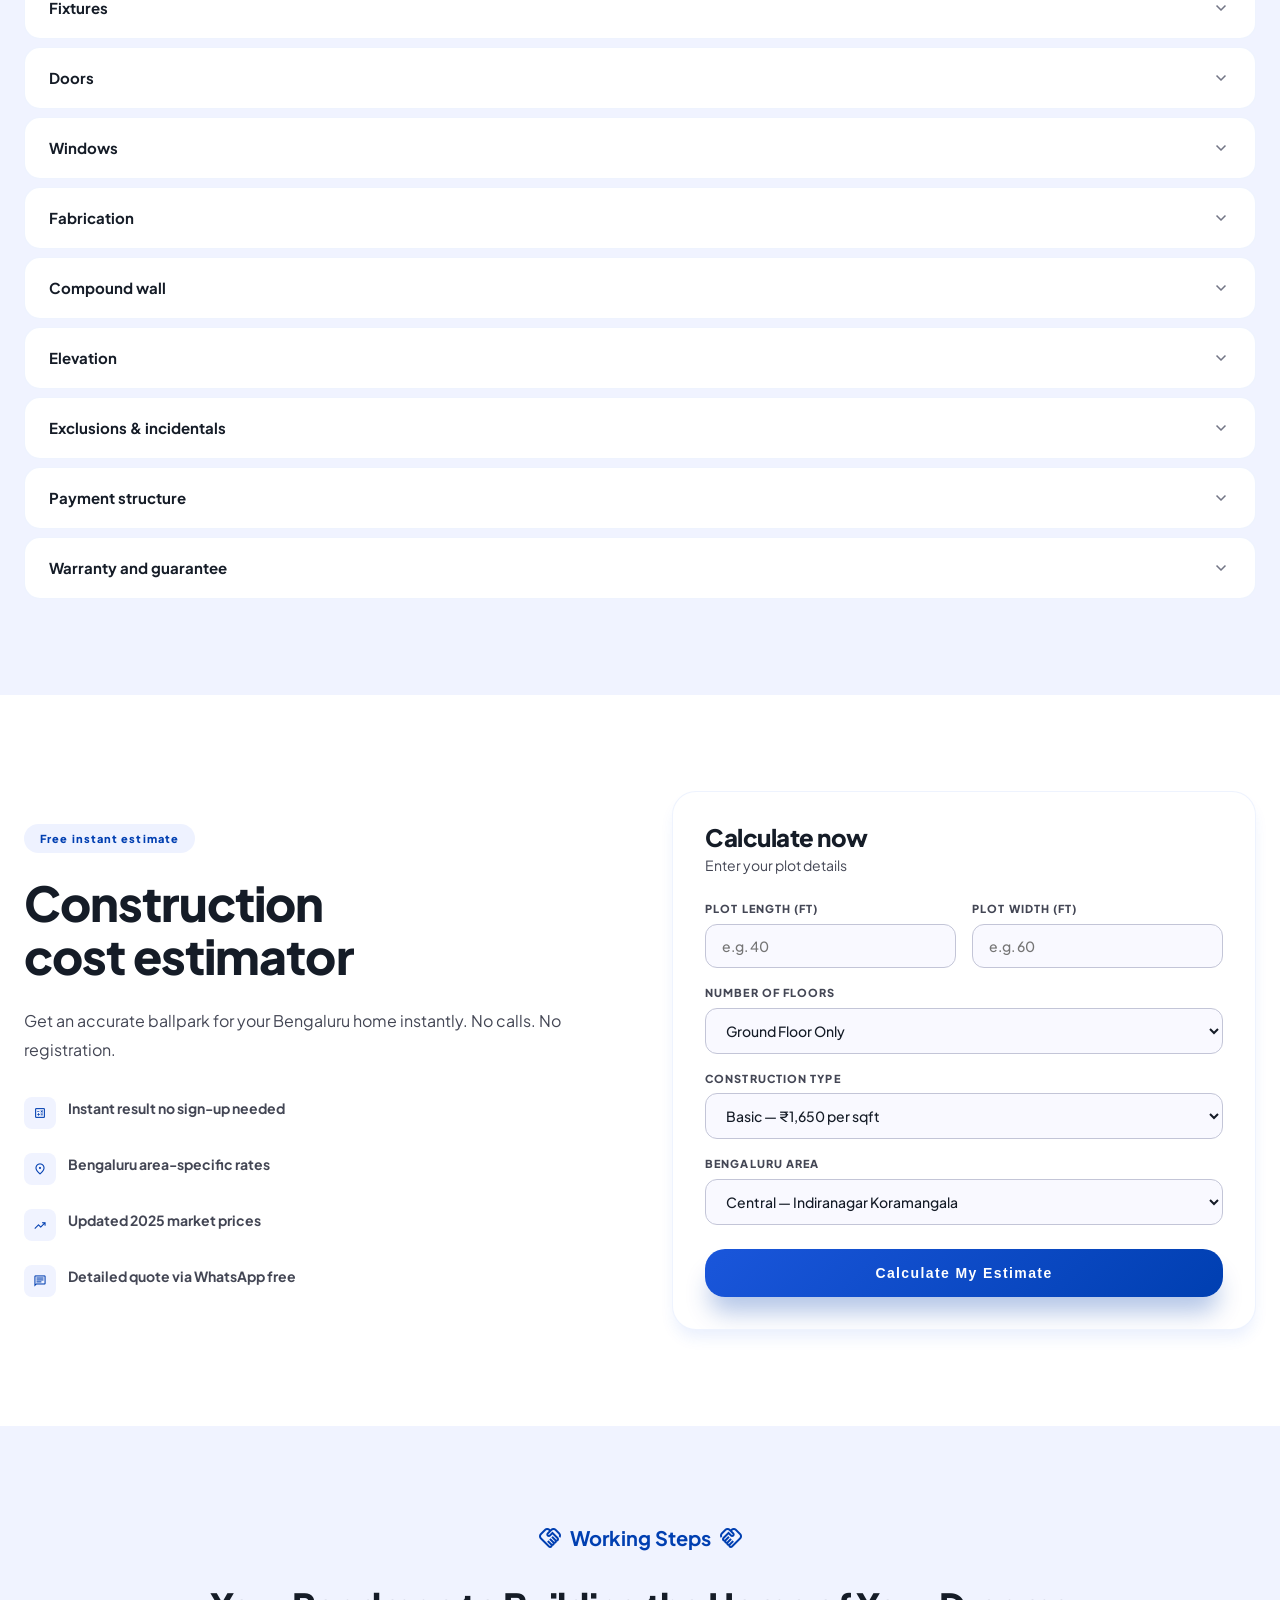
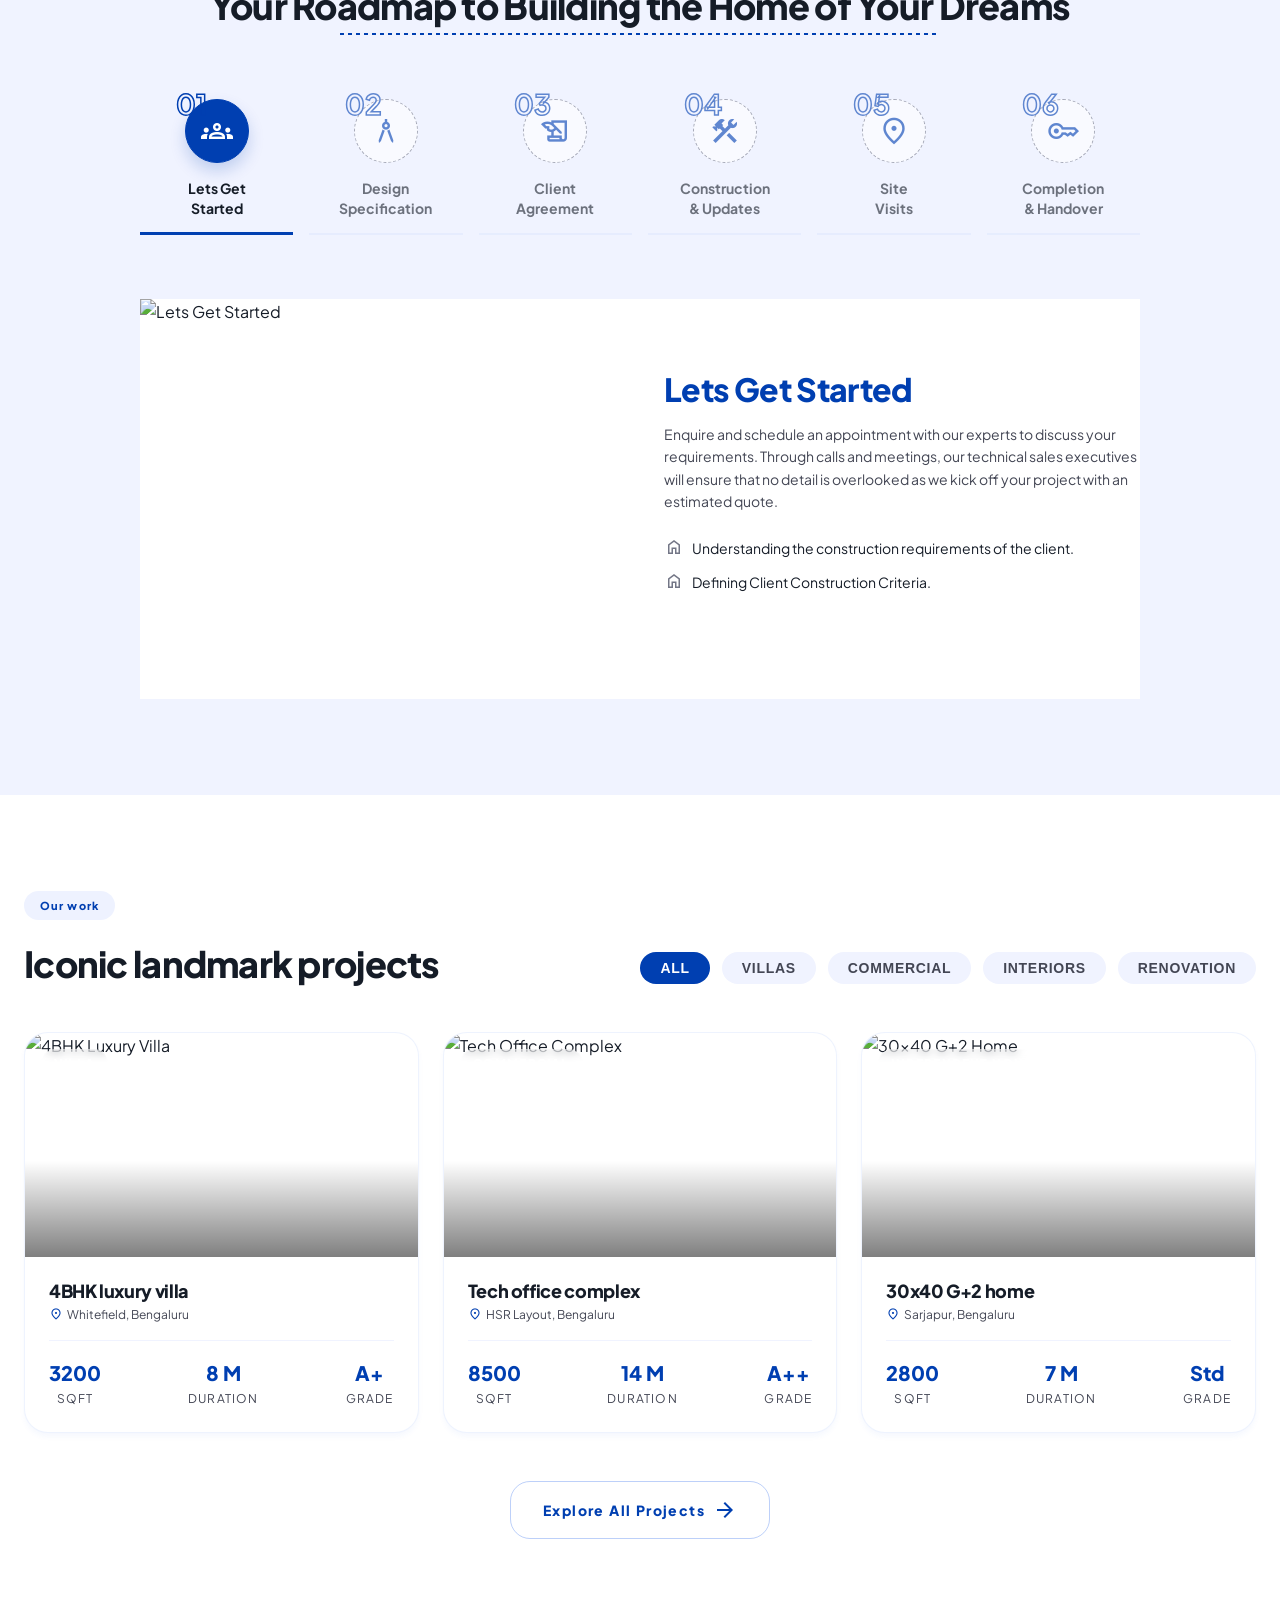
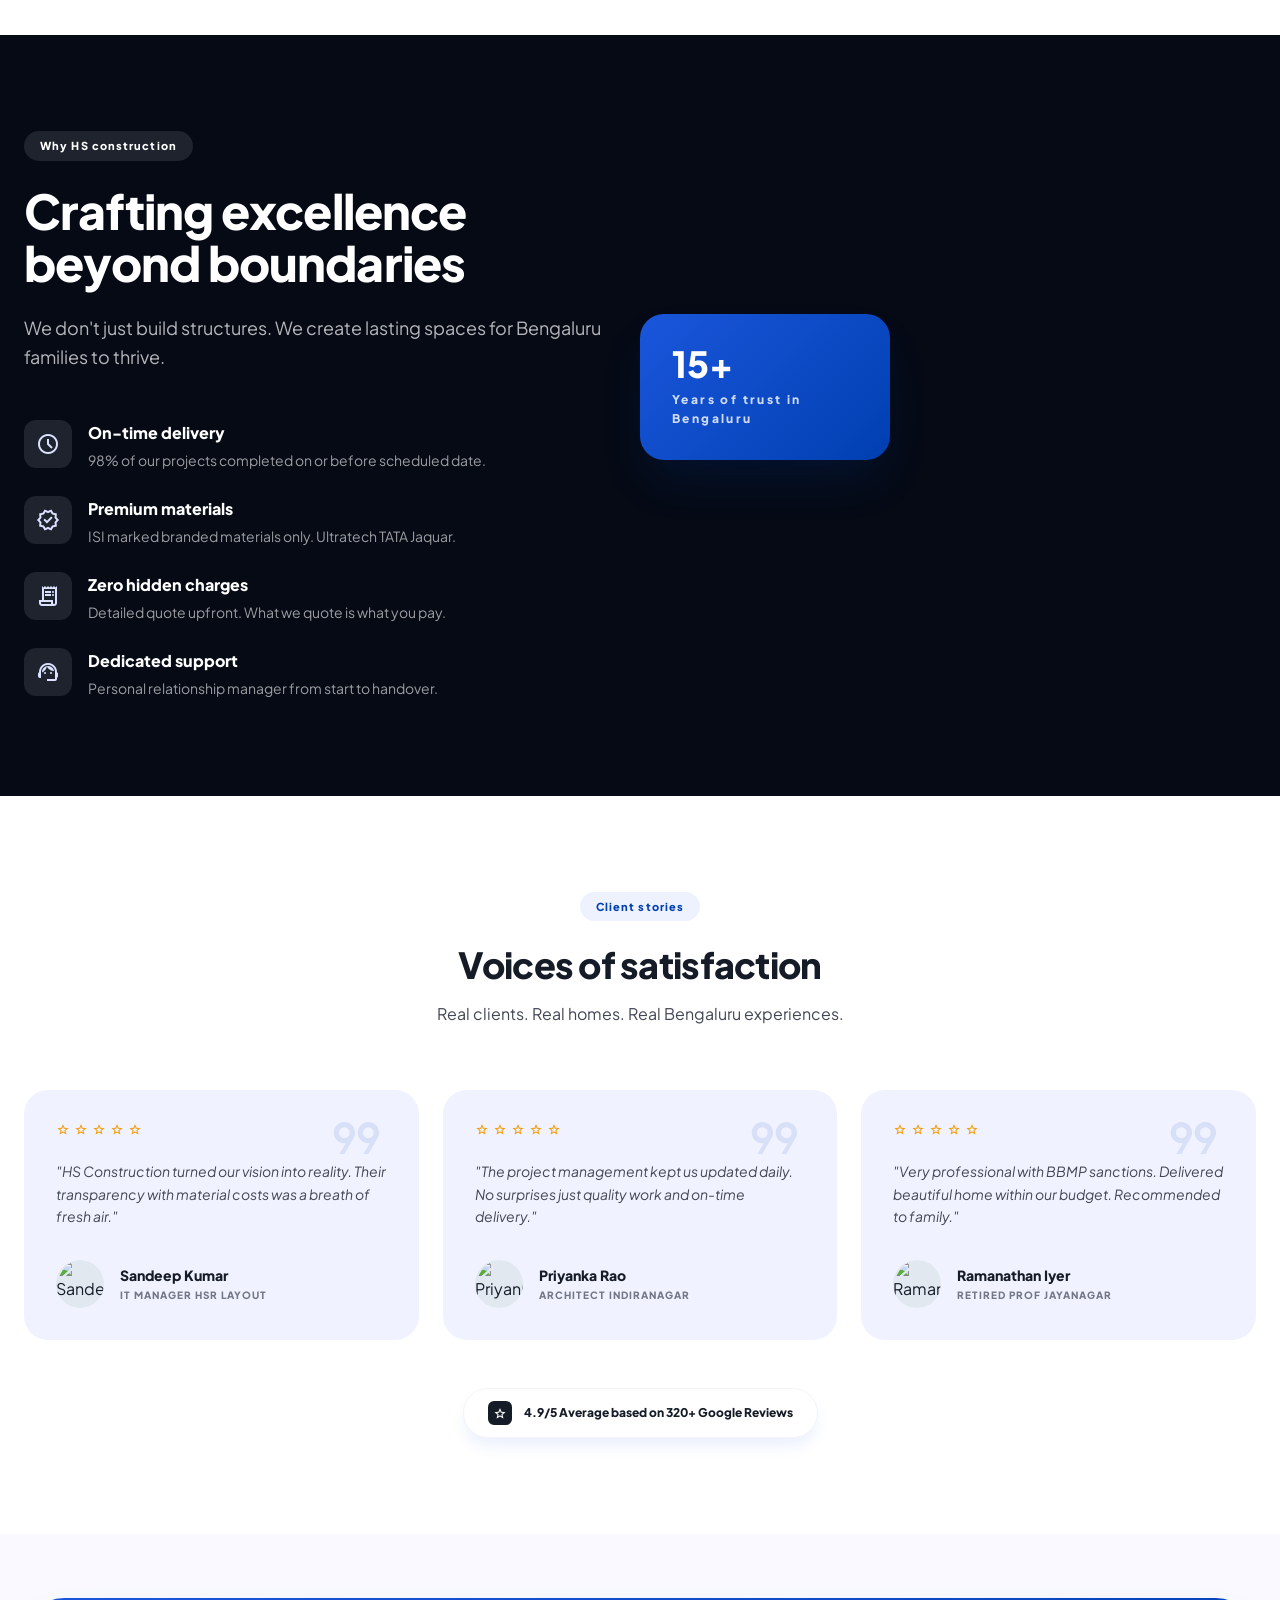
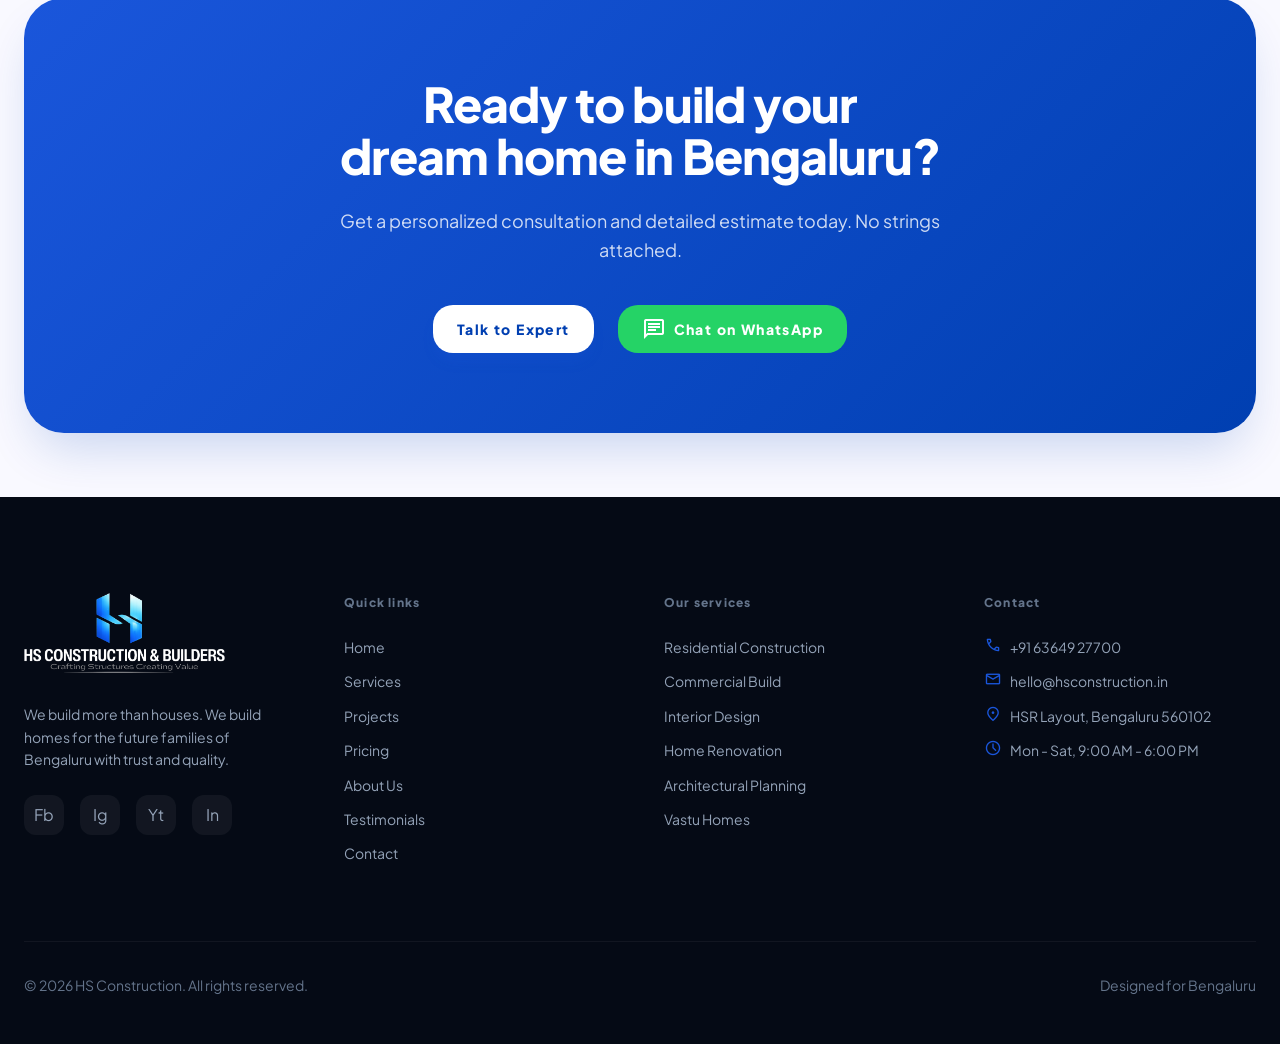
==== commit 5ab72f8f: "Change" ====
--- a/index.html
+++ b/index.html
@@ -70,15 +70,16 @@
           </a>
         </div>
 
-        <div style="display: flex; gap: 24px; flex-wrap: wrap; margin-top: 8px;">
+        <div class="sectionChange" style="display: flex; gap: 24px; flex-wrap: wrap; margin-top: 8px;justify-content: center;">
+          <div style="display: flex; align-items: center; gap: 8px;">
+            <span class="material-symbols-outlined text-primary" style="font-size: 20px;">schedule</span>
+            <span class="text-body" style="font-size: 14px; font-weight: 700;">On-Time Delivery</span>
+          </div>
           <div style="display: flex; align-items: center; gap: 8px;">
             <span class="material-symbols-outlined text-primary" style="font-size: 20px;">verified</span>
             <span class="text-body" style="font-size: 14px; font-weight: 700;">BBMP Approved Builder</span>
           </div>
-          <div style="display: flex; align-items: center; gap: 8px;">
-            <span class="material-symbols-outlined text-primary" style="font-size: 20px;">schedule</span>
-            <span class="text-body" style="font-size: 14px; font-weight: 700;">On-Time Delivery</span>
-          </div>
+          
           <div style="display: flex; align-items: center; gap: 8px;">
             <span class="material-symbols-outlined text-primary" style="font-size: 20px;">groups</span>
             <span class="text-body" style="font-size: 14px; font-weight: 700;">500+ Happy Families</span>
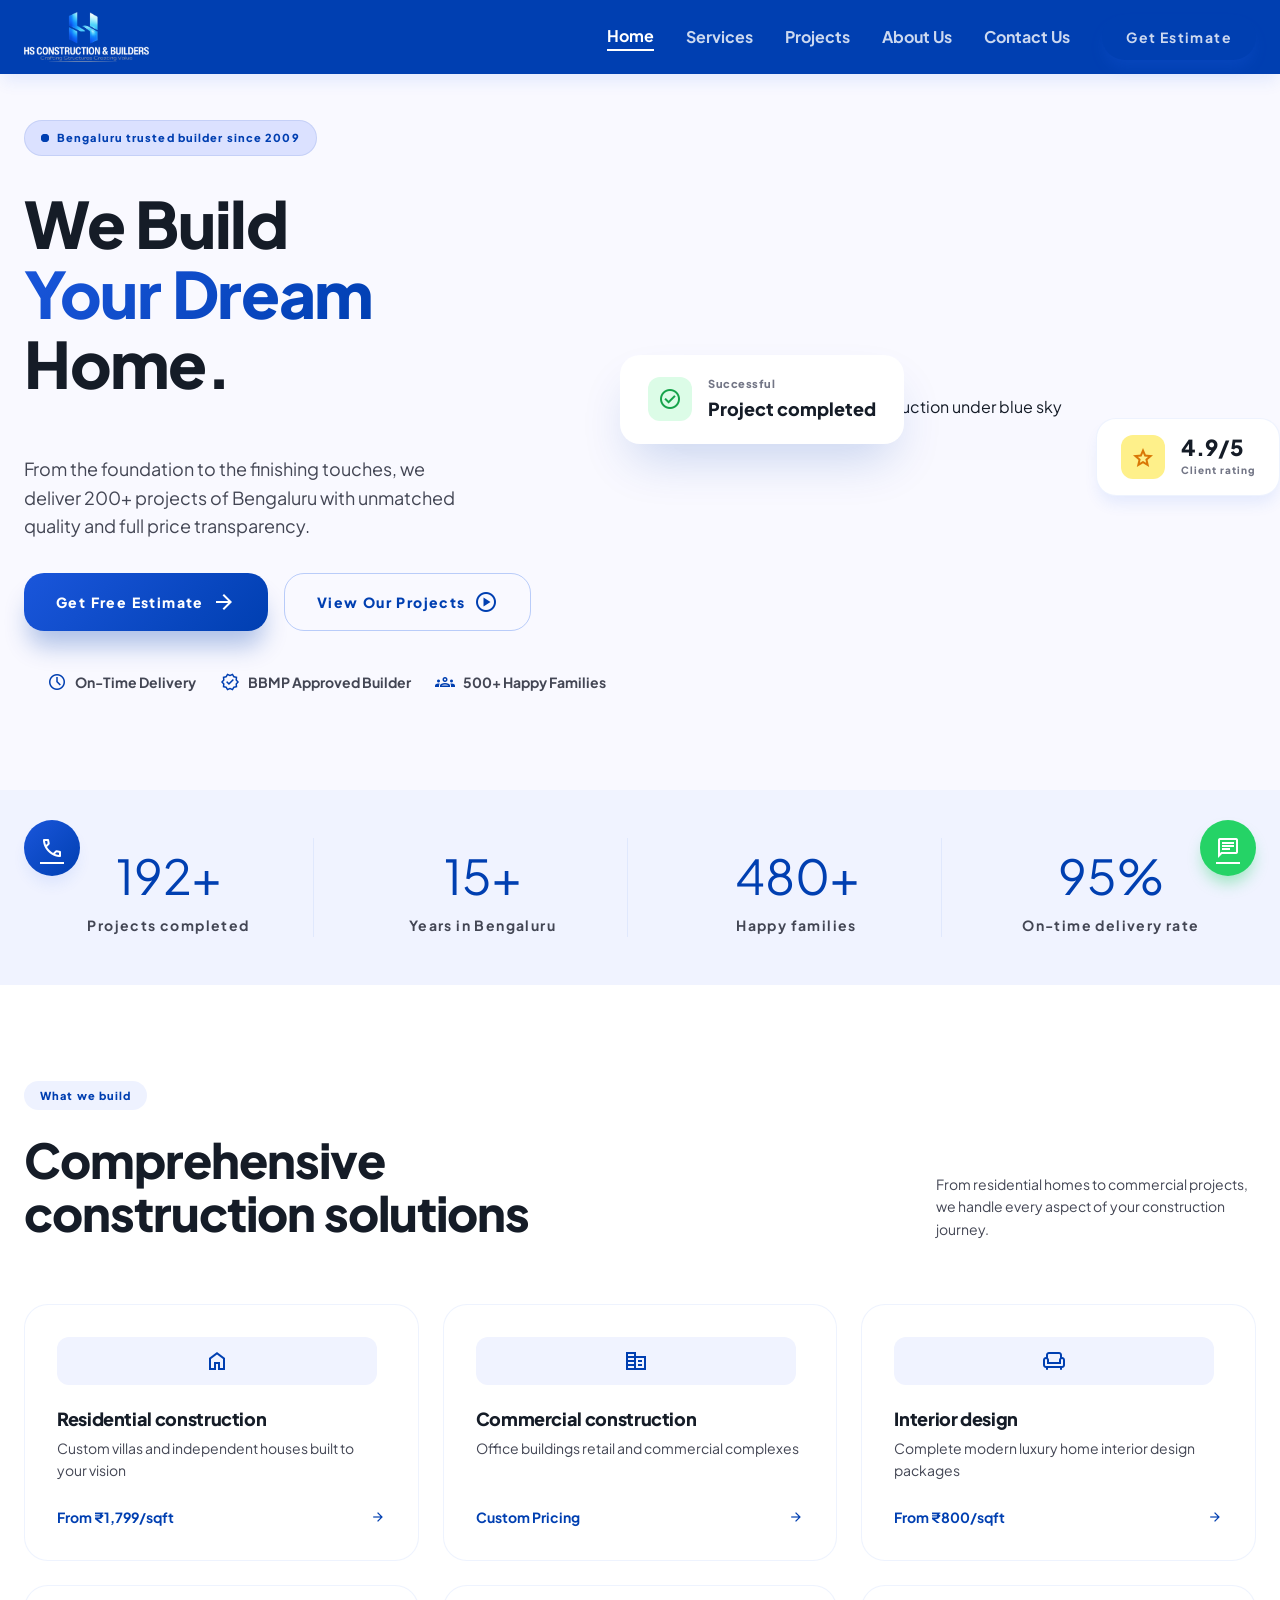
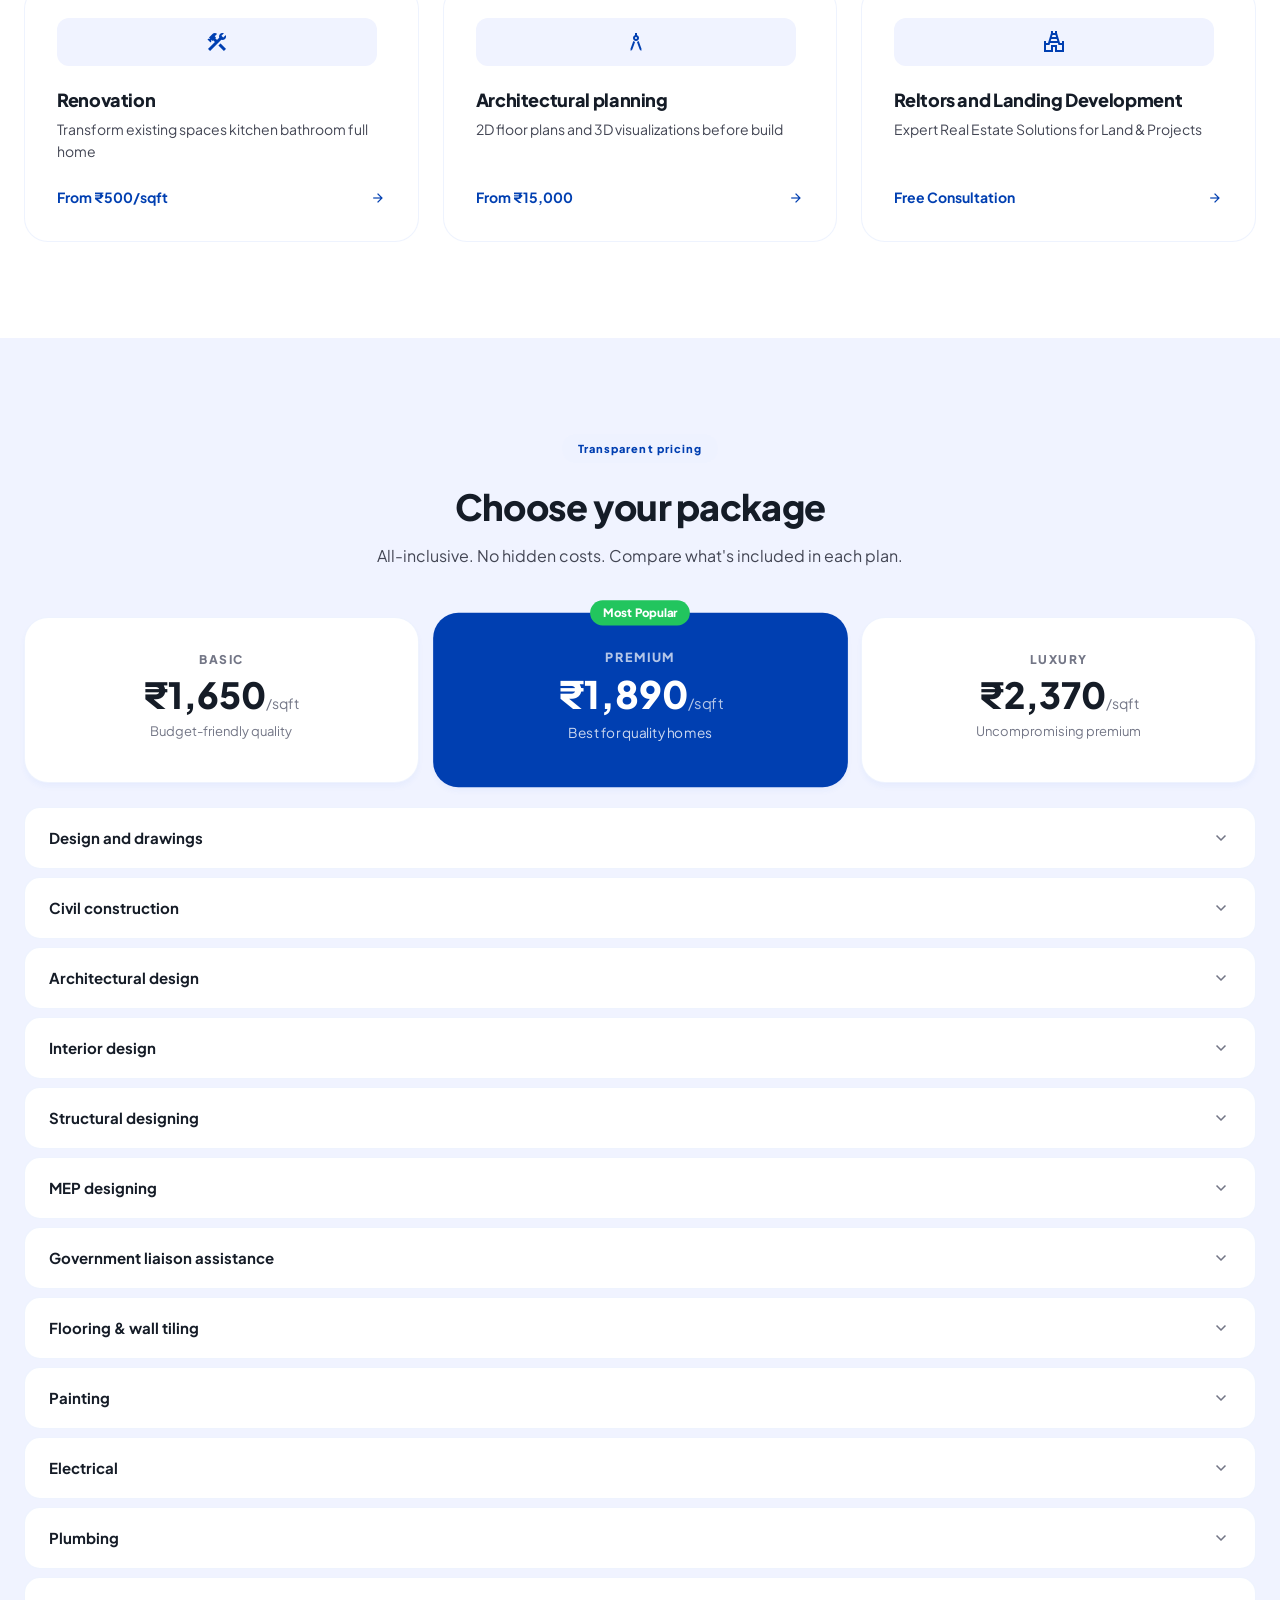
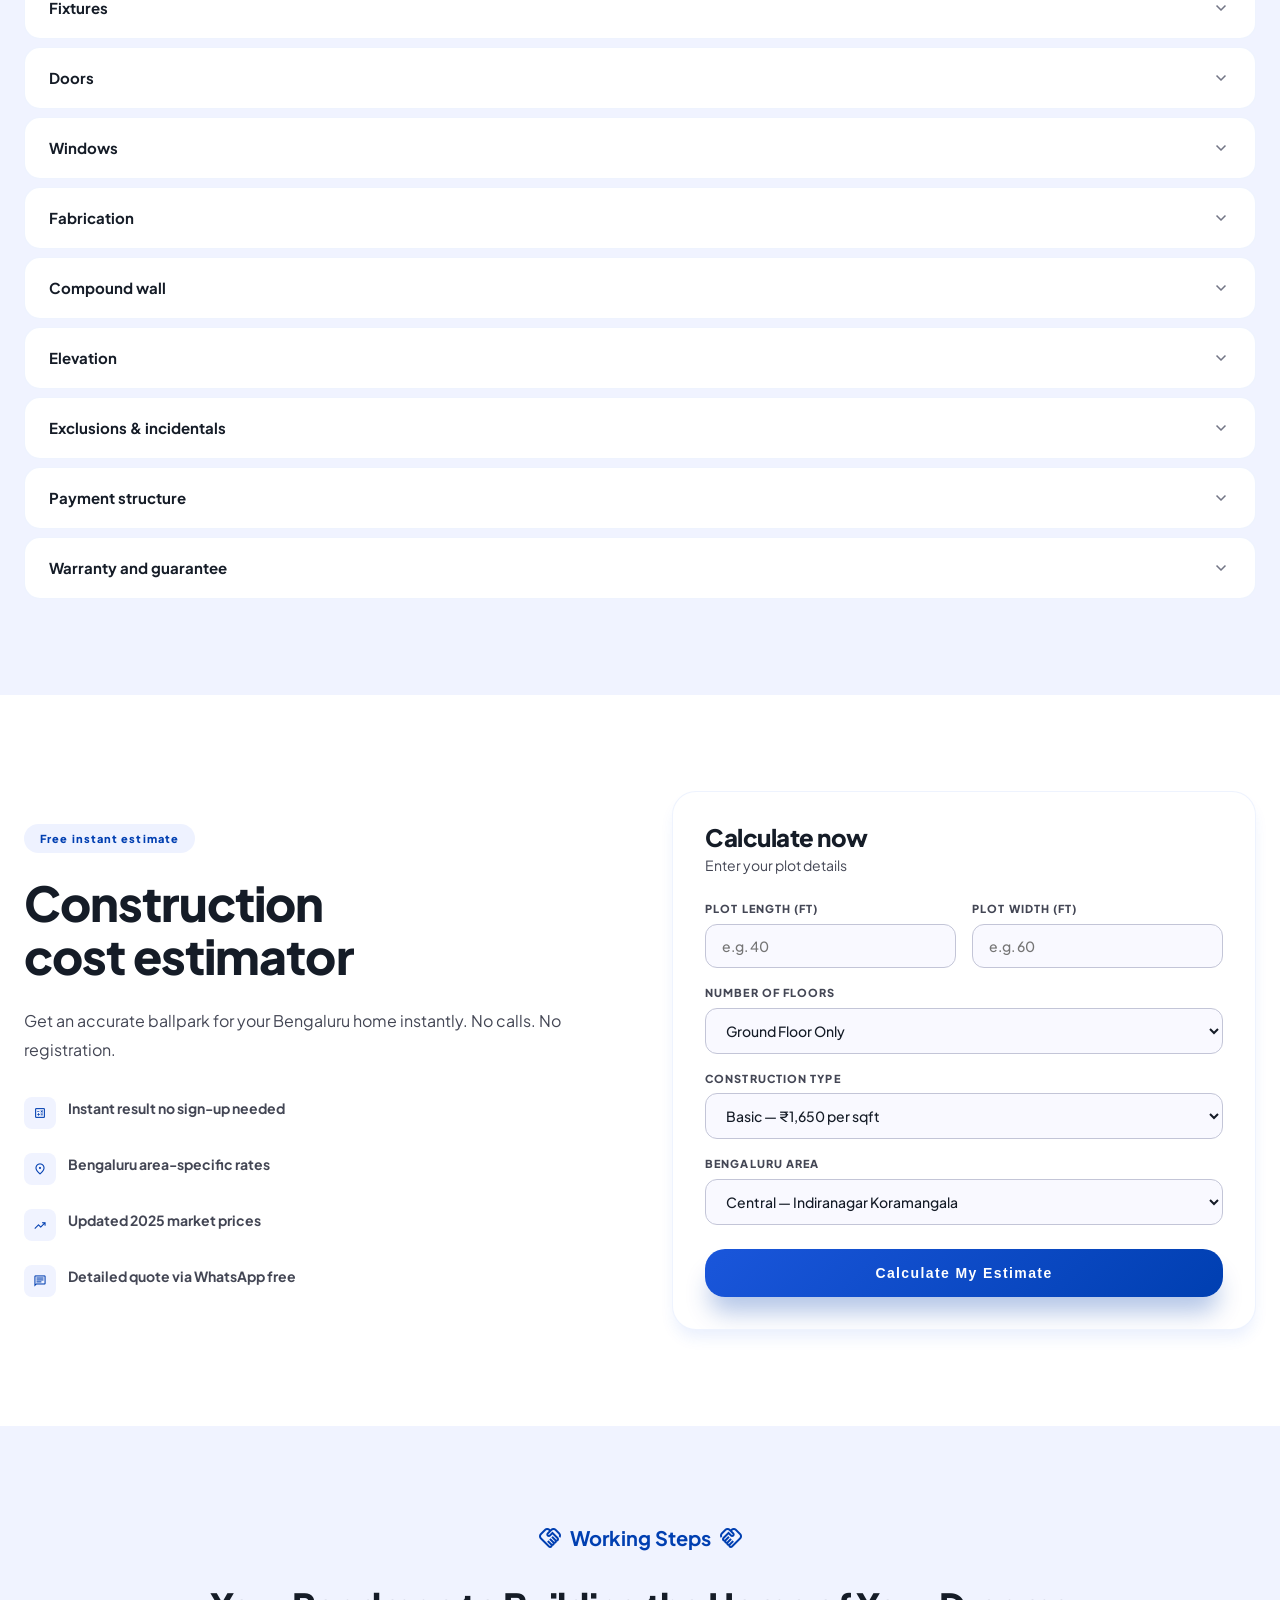
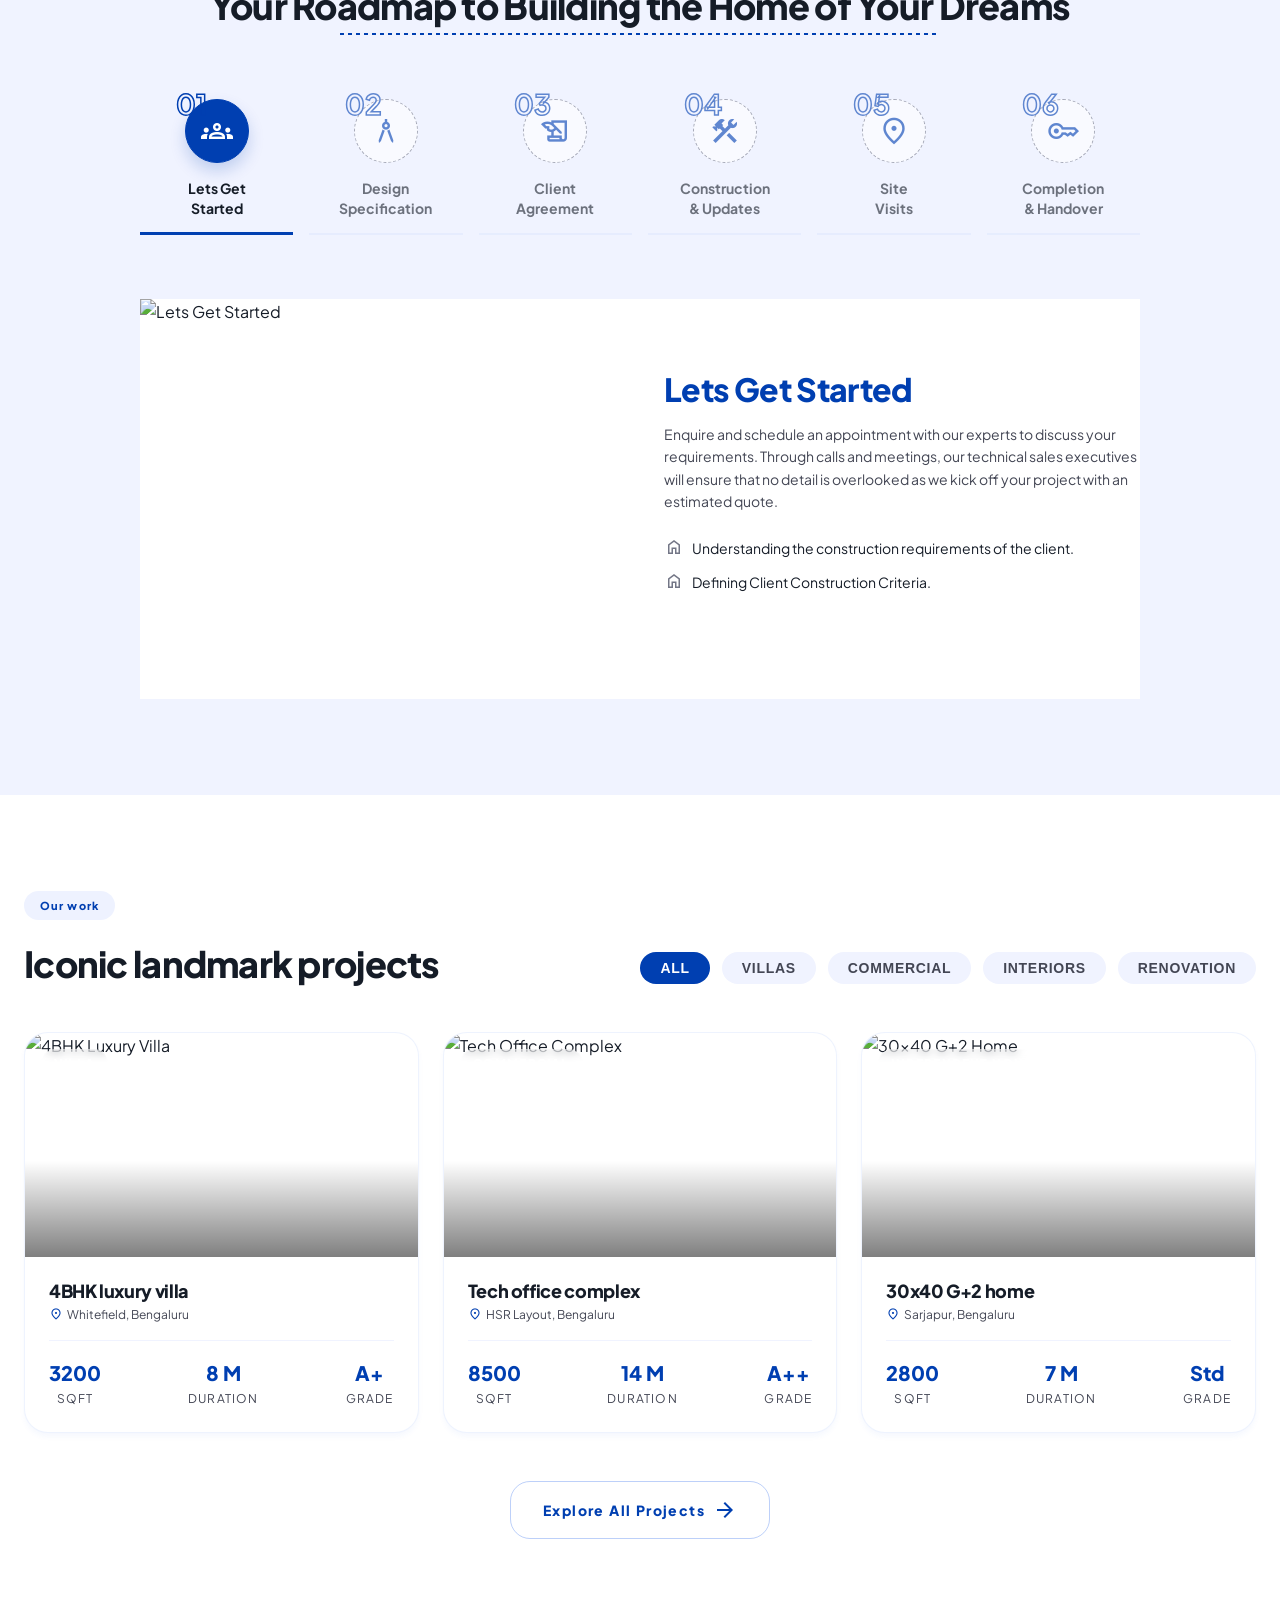
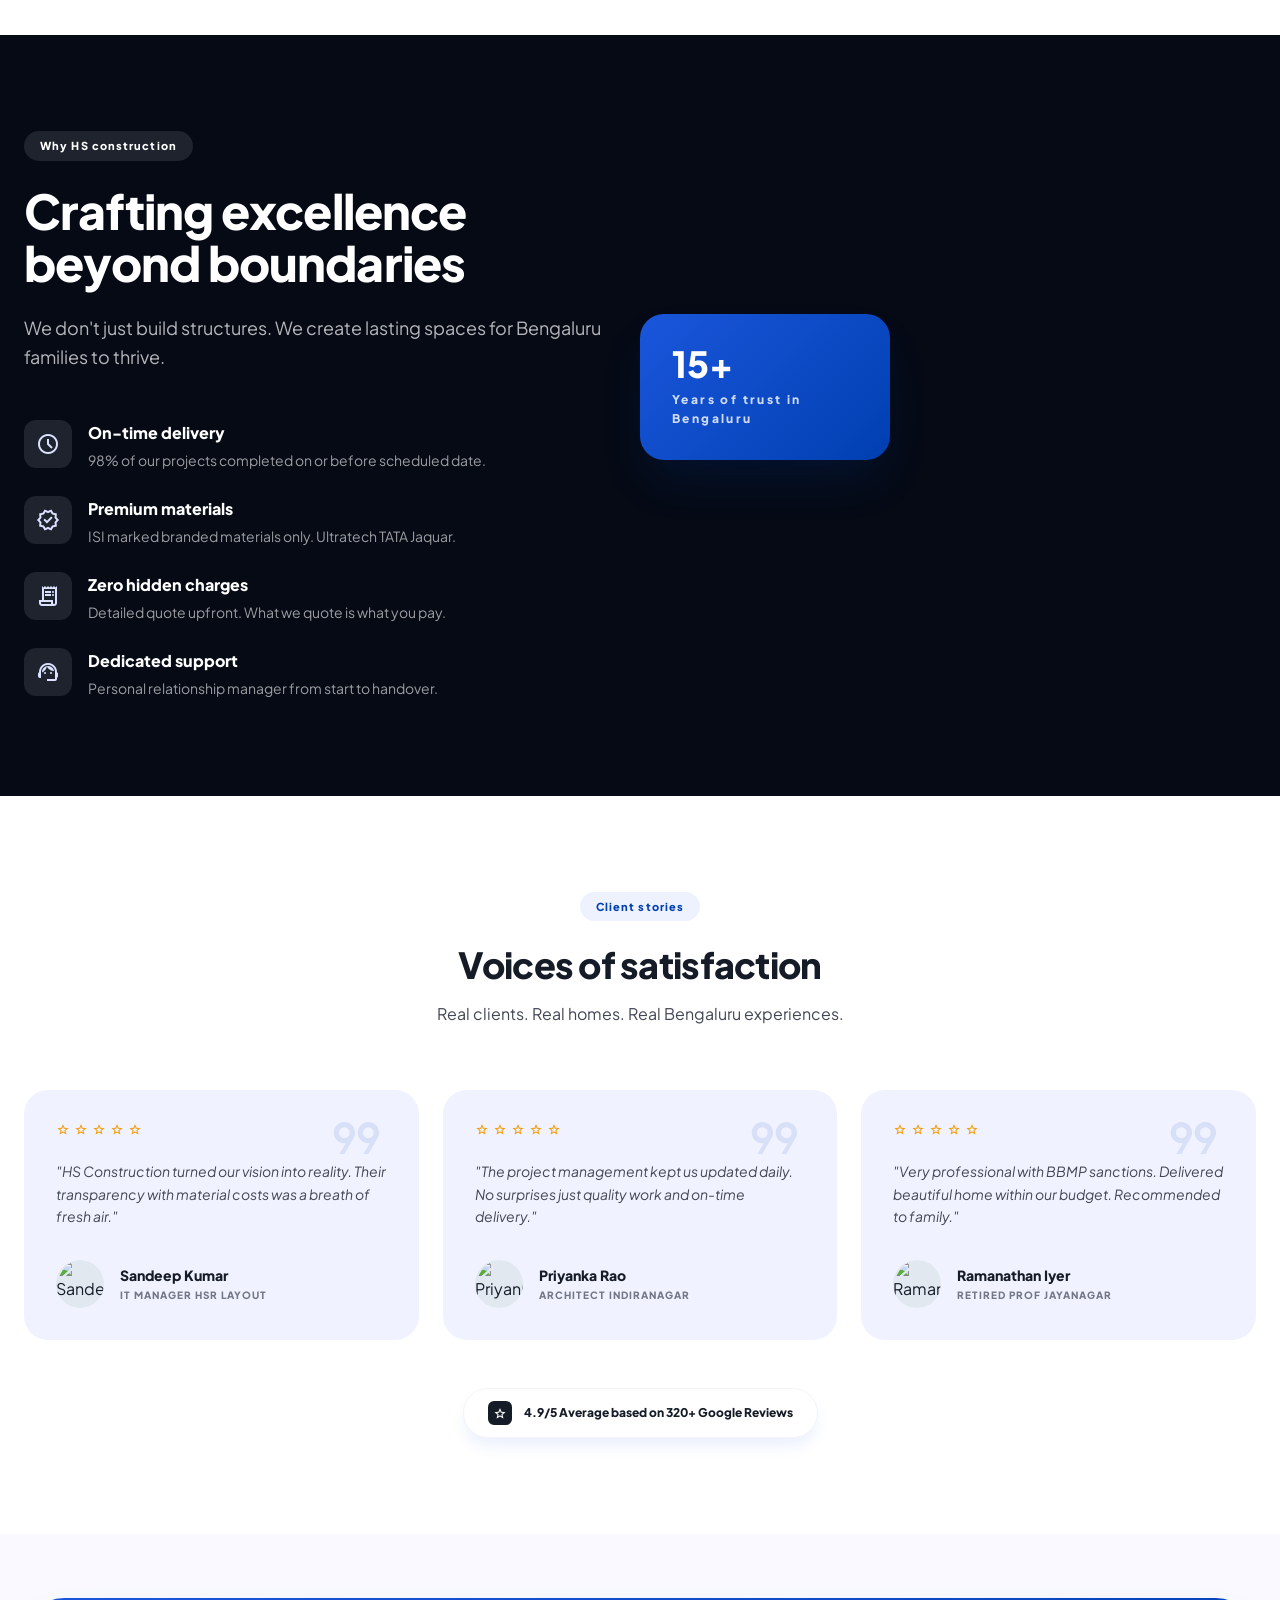
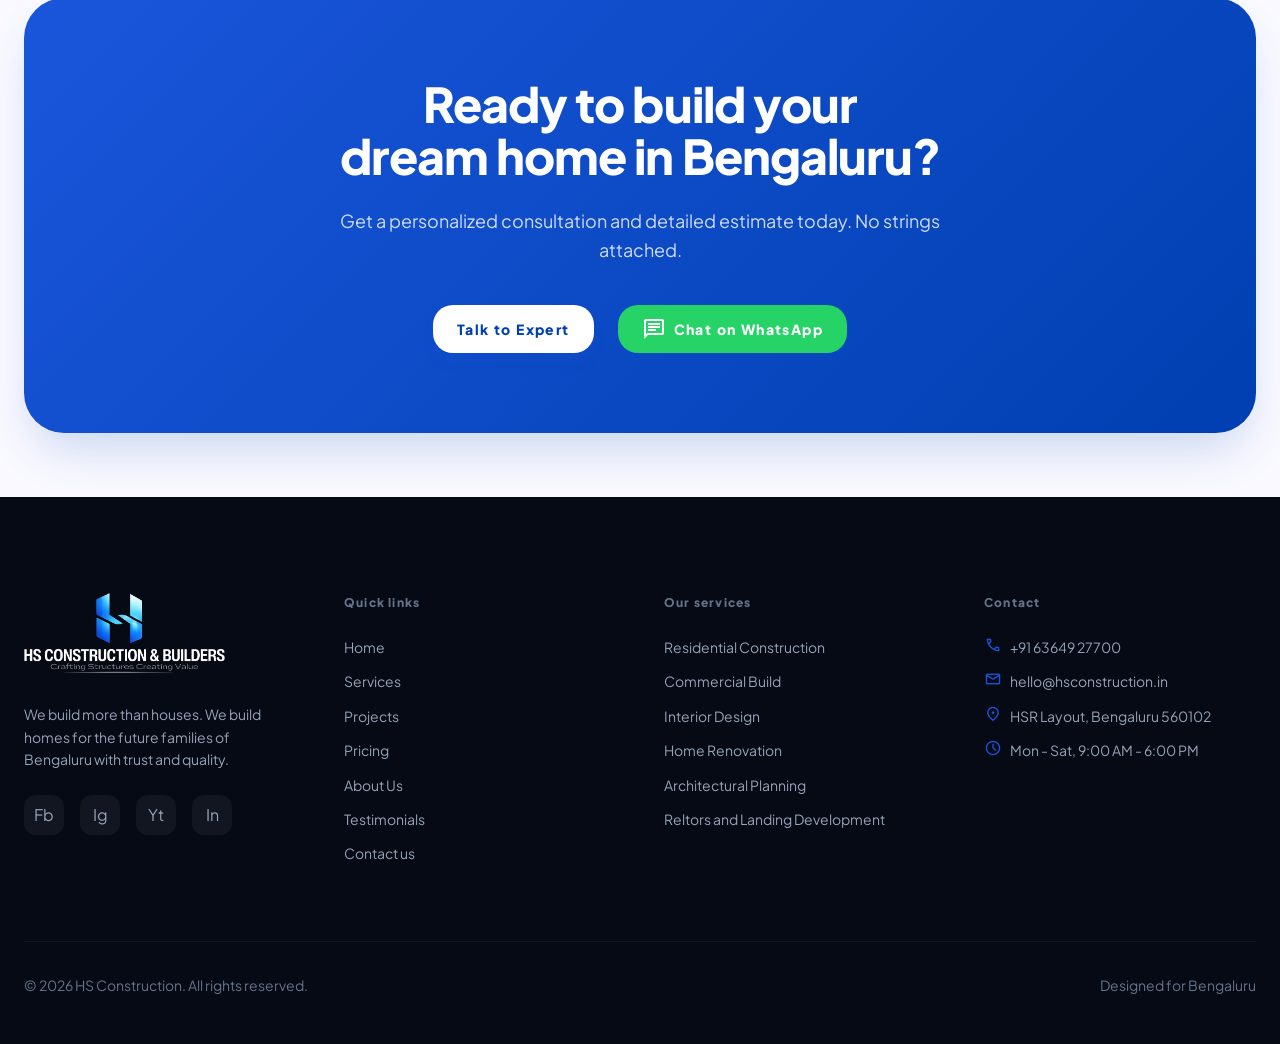
==== commit 9b1744cb: "contact us page changes and change in service.html" ====
--- a/index.html
+++ b/index.html
@@ -1664,7 +1664,7 @@
   </section>
 
   <!-- SECTION 10: TESTIMONIALS -->
-  <section class="section-py bg-white">
+  <section id="testimonials" class="section-py bg-white">
     <div class="container fade-up">
       <div style="text-align: center; margin-bottom: 64px;">
         <div class="section-tag">Client stories</div>
@@ -1801,32 +1801,32 @@
             We build more than houses. We build homes for the future families of Bengaluru with trust and quality.
           </p>
           <div style="display: flex; gap: 16px;">
-            <a href="#" class="social-icon">Fb</a>
-            <a href="#" class="social-icon">Ig</a>
+            <a href="https://www.facebook.com/share/1BNF3CoSan/?mibextid=wwXIfr" target="_blank" class="social-icon">Fb</a>
+            <a href="https://www.instagram.com/hsconstructionandbuilders?igsh=azI4amJjMW9oNDJt" target="_blank" class="social-icon">Ig</a>
             <a href="#" class="social-icon">Yt</a>
-            <a href="#" class="social-icon">In</a>
+            <a href="https://www.linkedin.com/company/117284361/" target="_blank" class="social-icon">In</a>
           </div>
         </div>
 
         <div>
           <div class="footer-heading" style="text-transform: none;">Quick links</div>
-          <a href="#home" class="footer-link">Home</a>
+          <a href="index.html" class="footer-link">Home</a>
           <a href="services.html" class="footer-link">Services</a>
-          <a href="#projects" class="footer-link">Projects</a>
-          <a href="#pricing" class="footer-link">Pricing</a>
-          <a href="#" class="footer-link">About Us</a>
-          <a href="#testimonials" class="footer-link">Testimonials</a>
-          <a href="#estimate" class="footer-link">Contact</a>
+          <a href="projects.html" class="footer-link">Projects</a>
+          <a href="index.html#pricing" class="footer-link">Pricing</a>
+          <a href="about.html" class="footer-link">About Us</a>
+          <a href="index.html#testimonials" class="footer-link">Testimonials</a>
+          <a href="contact.html" class="footer-link">Contact us</a>
         </div>
 
         <div>
           <div class="footer-heading" style="text-transform: none;">Our services</div>
-          <a href="#" class="footer-link">Residential Construction</a>
-          <a href="#" class="footer-link">Commercial Build</a>
-          <a href="#" class="footer-link">Interior Design</a>
-          <a href="#" class="footer-link">Home Renovation</a>
-          <a href="#" class="footer-link">Architectural Planning</a>
-          <a href="#" class="footer-link">Vastu Homes</a>
+          <a href="services.html" class="footer-link">Residential Construction</a>
+          <a href="services.html" class="footer-link">Commercial Build</a>
+          <a href="services.html" class="footer-link">Interior Design</a>
+          <a href="services.html" class="footer-link">Home Renovation</a>
+          <a href="services.html" class="footer-link">Architectural Planning</a>
+          <a href="services.html" class="footer-link">Reltors and Landing Development</a>
         </div>
 
         <div>
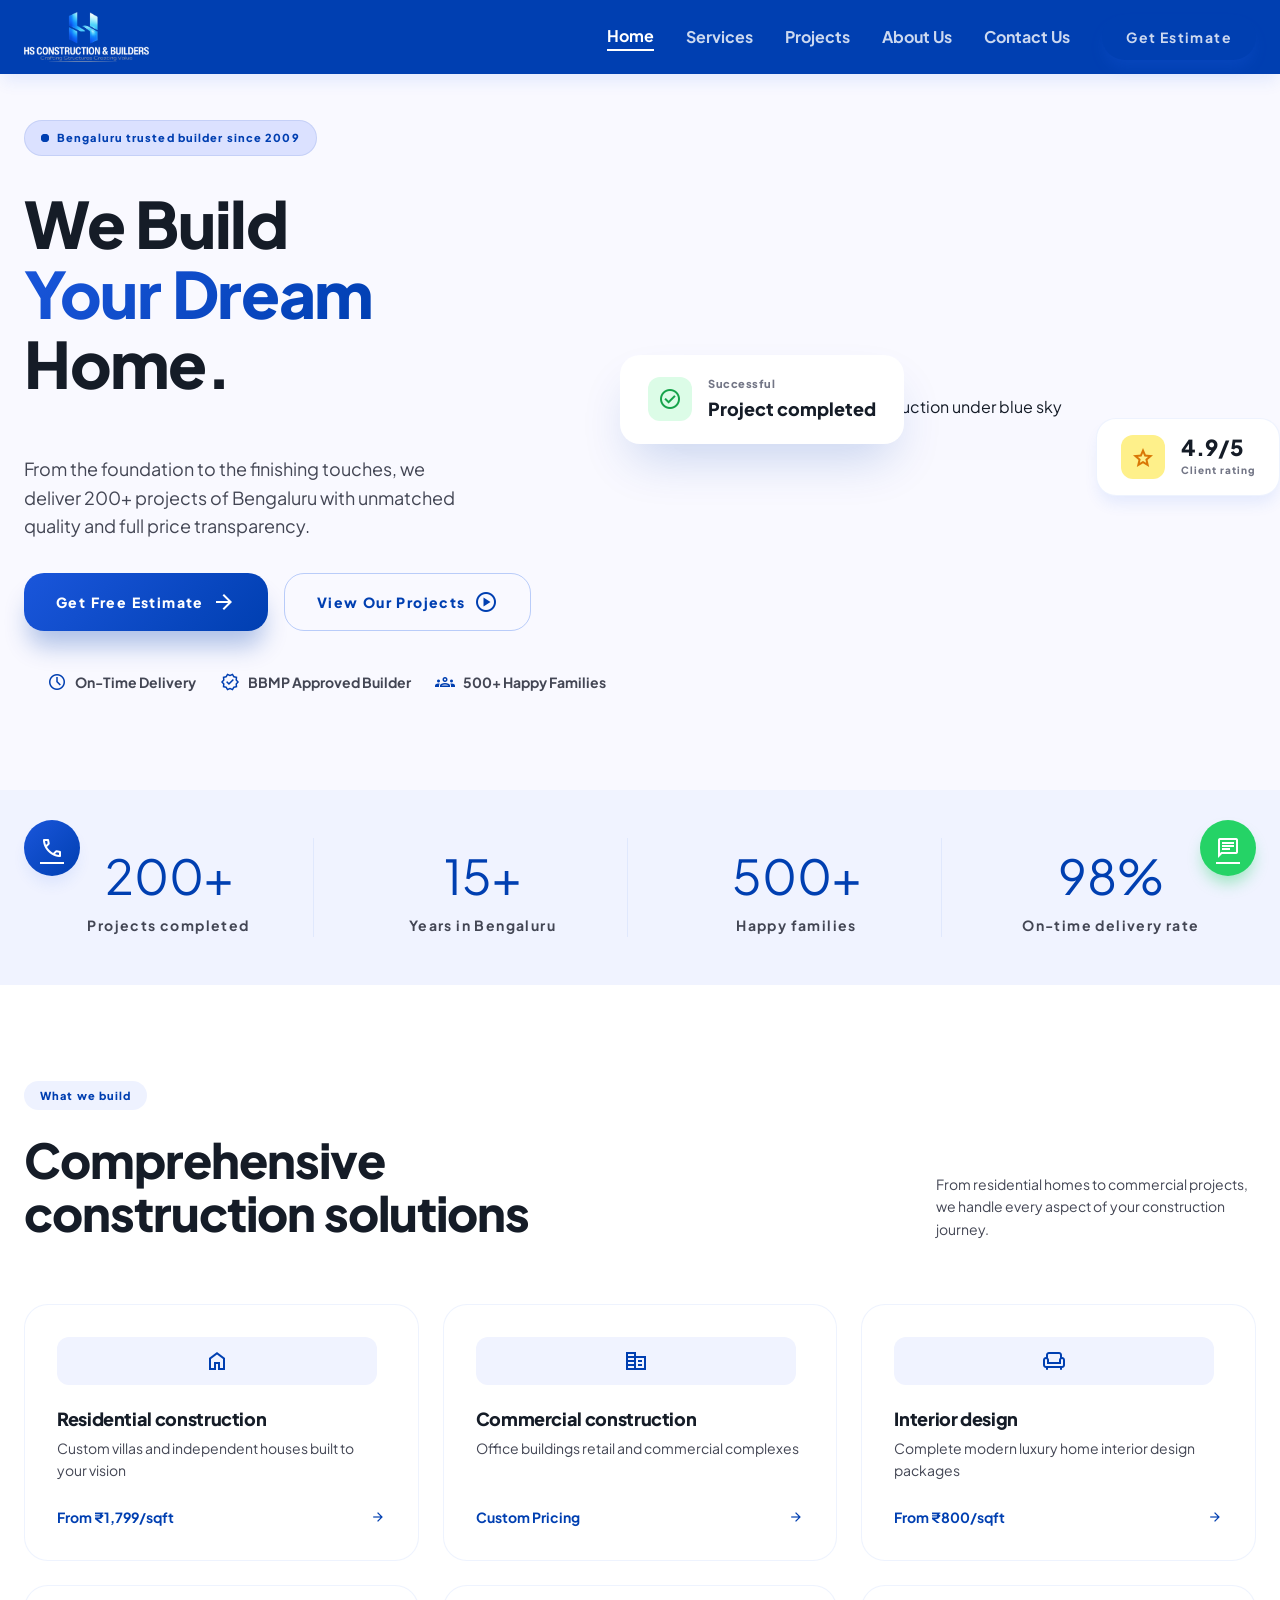
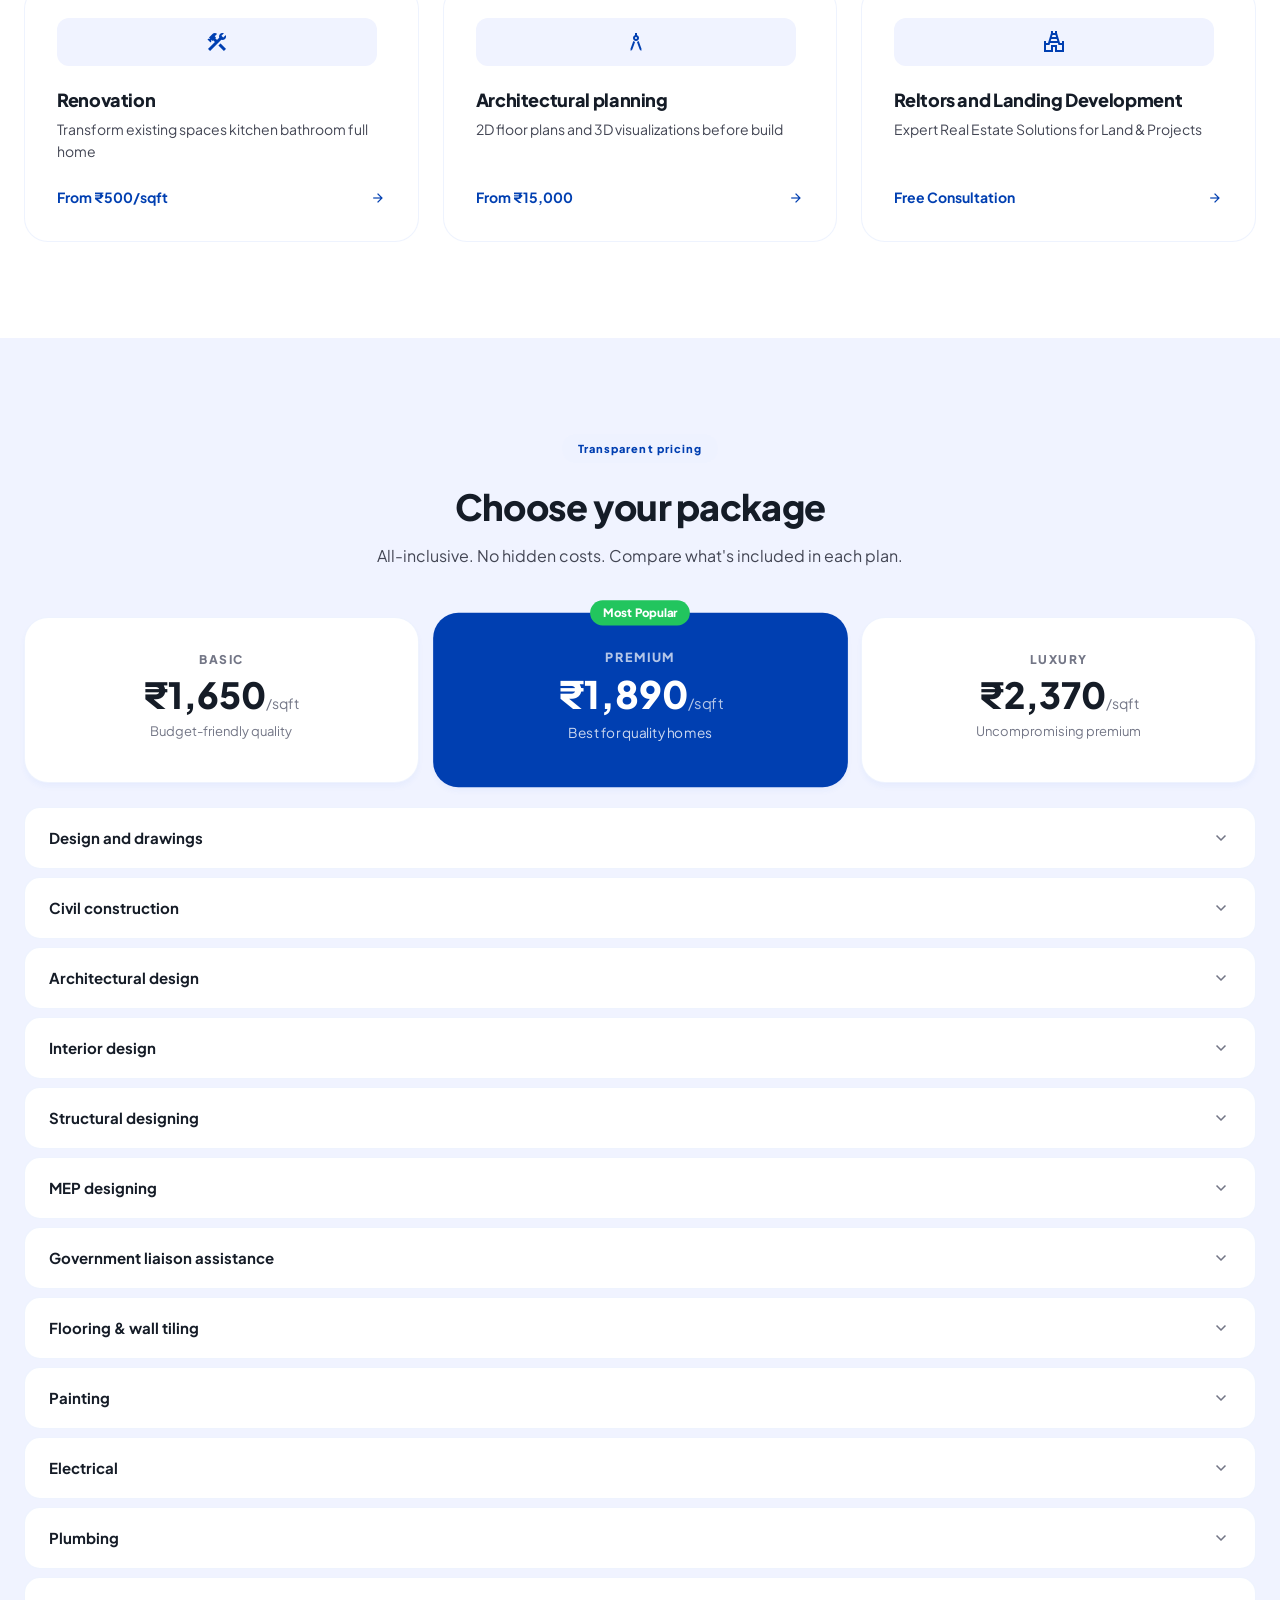
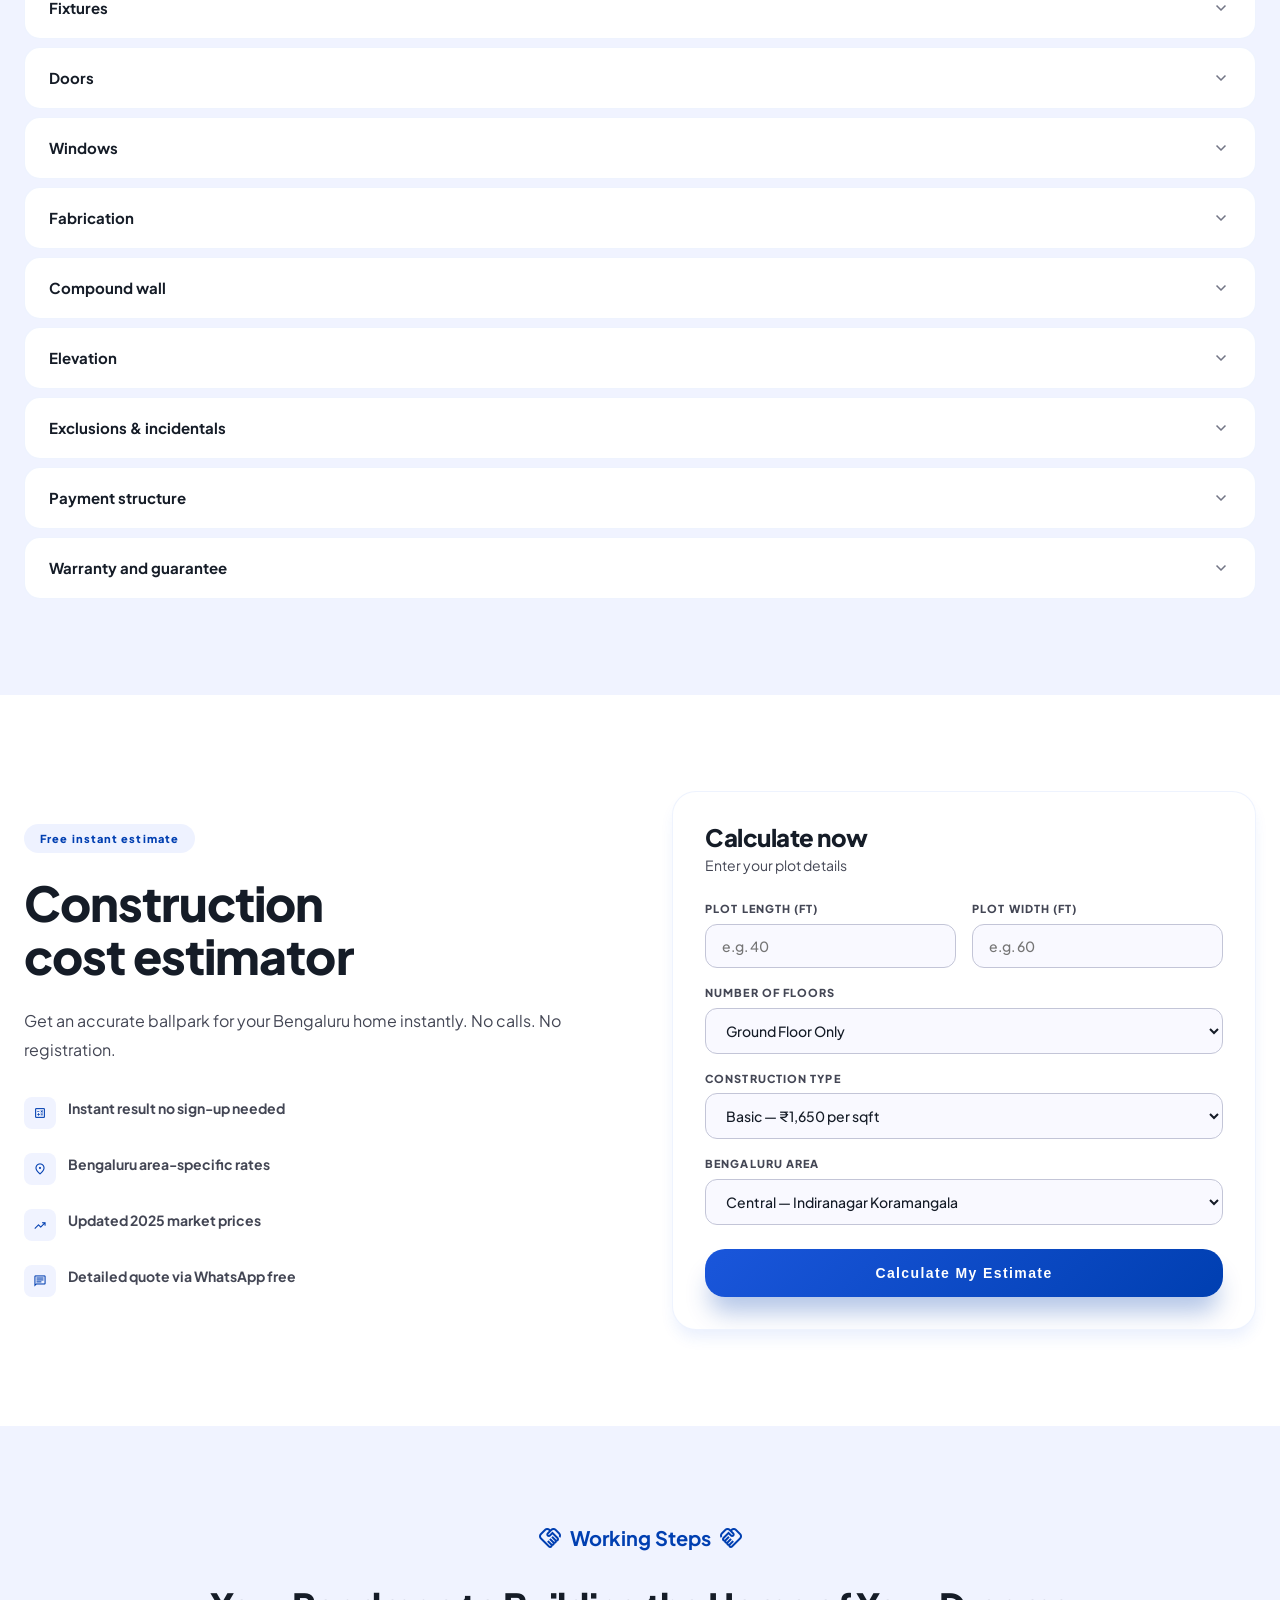
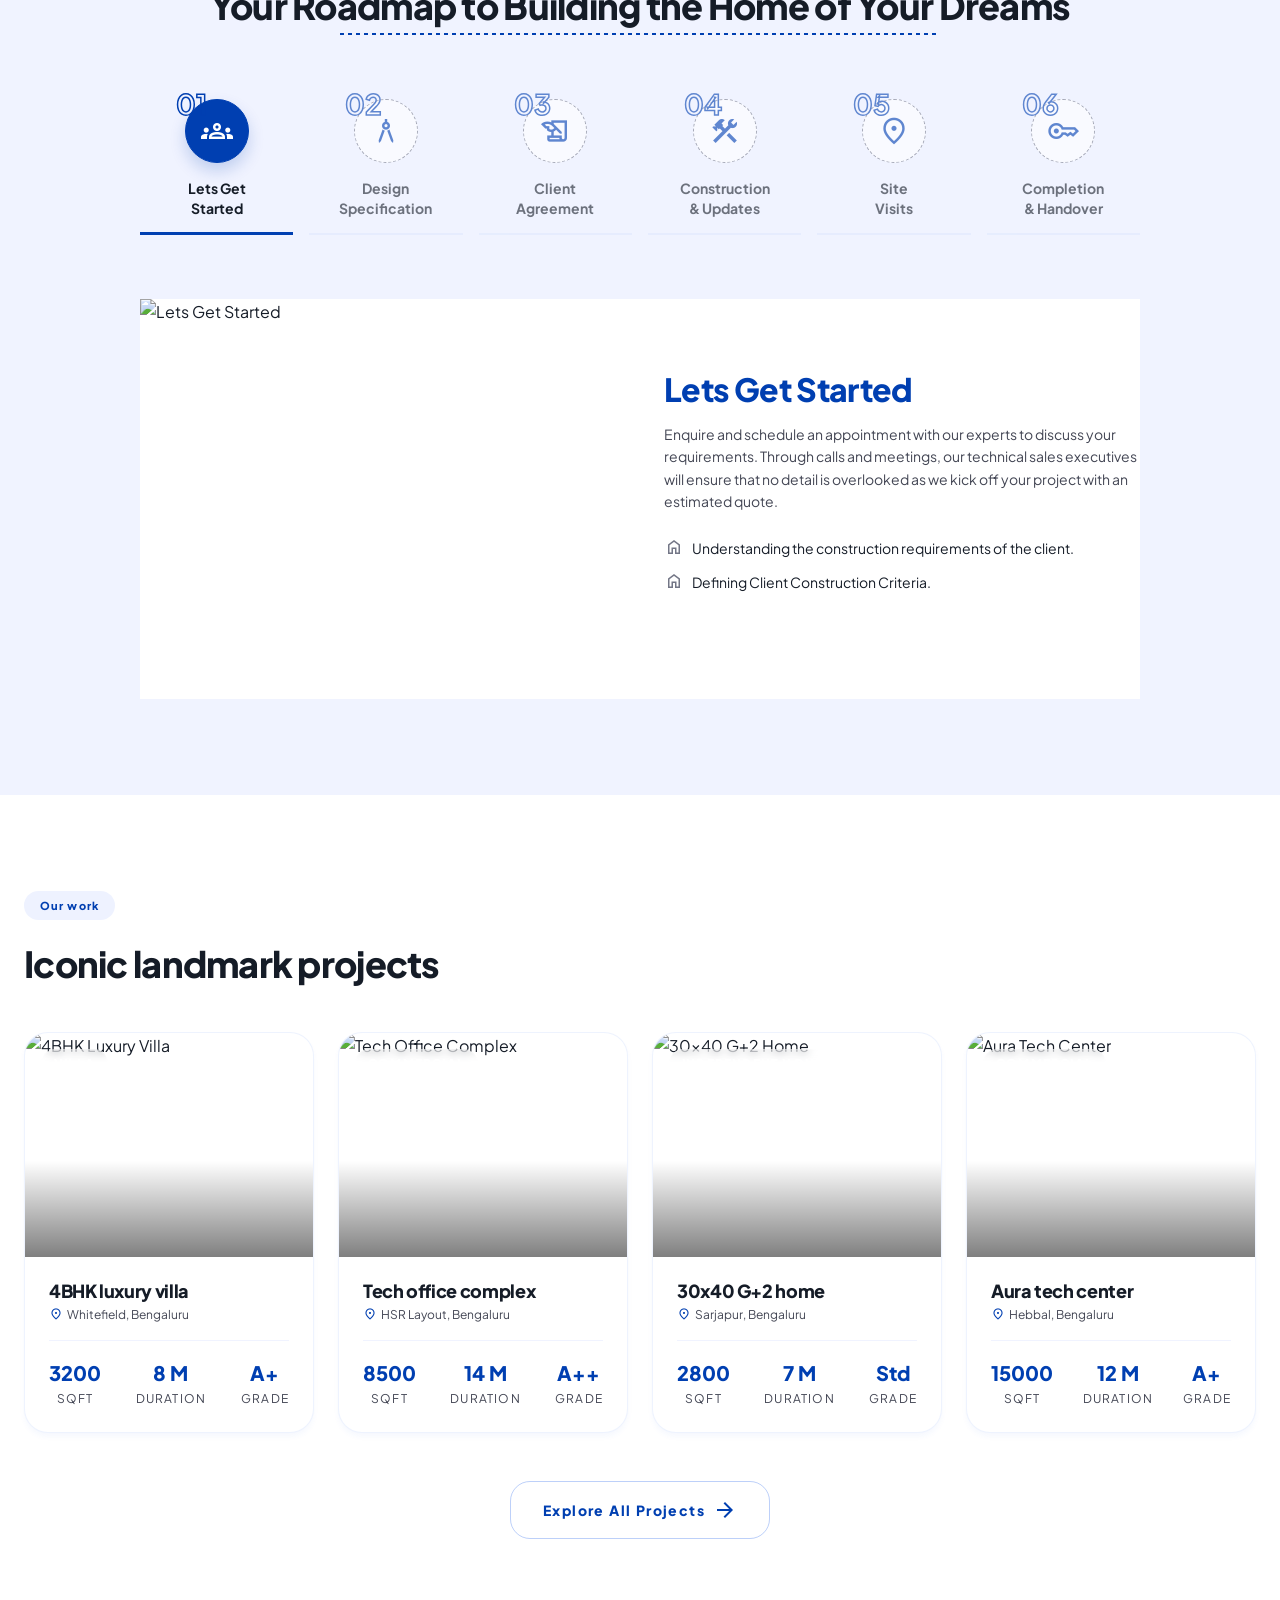
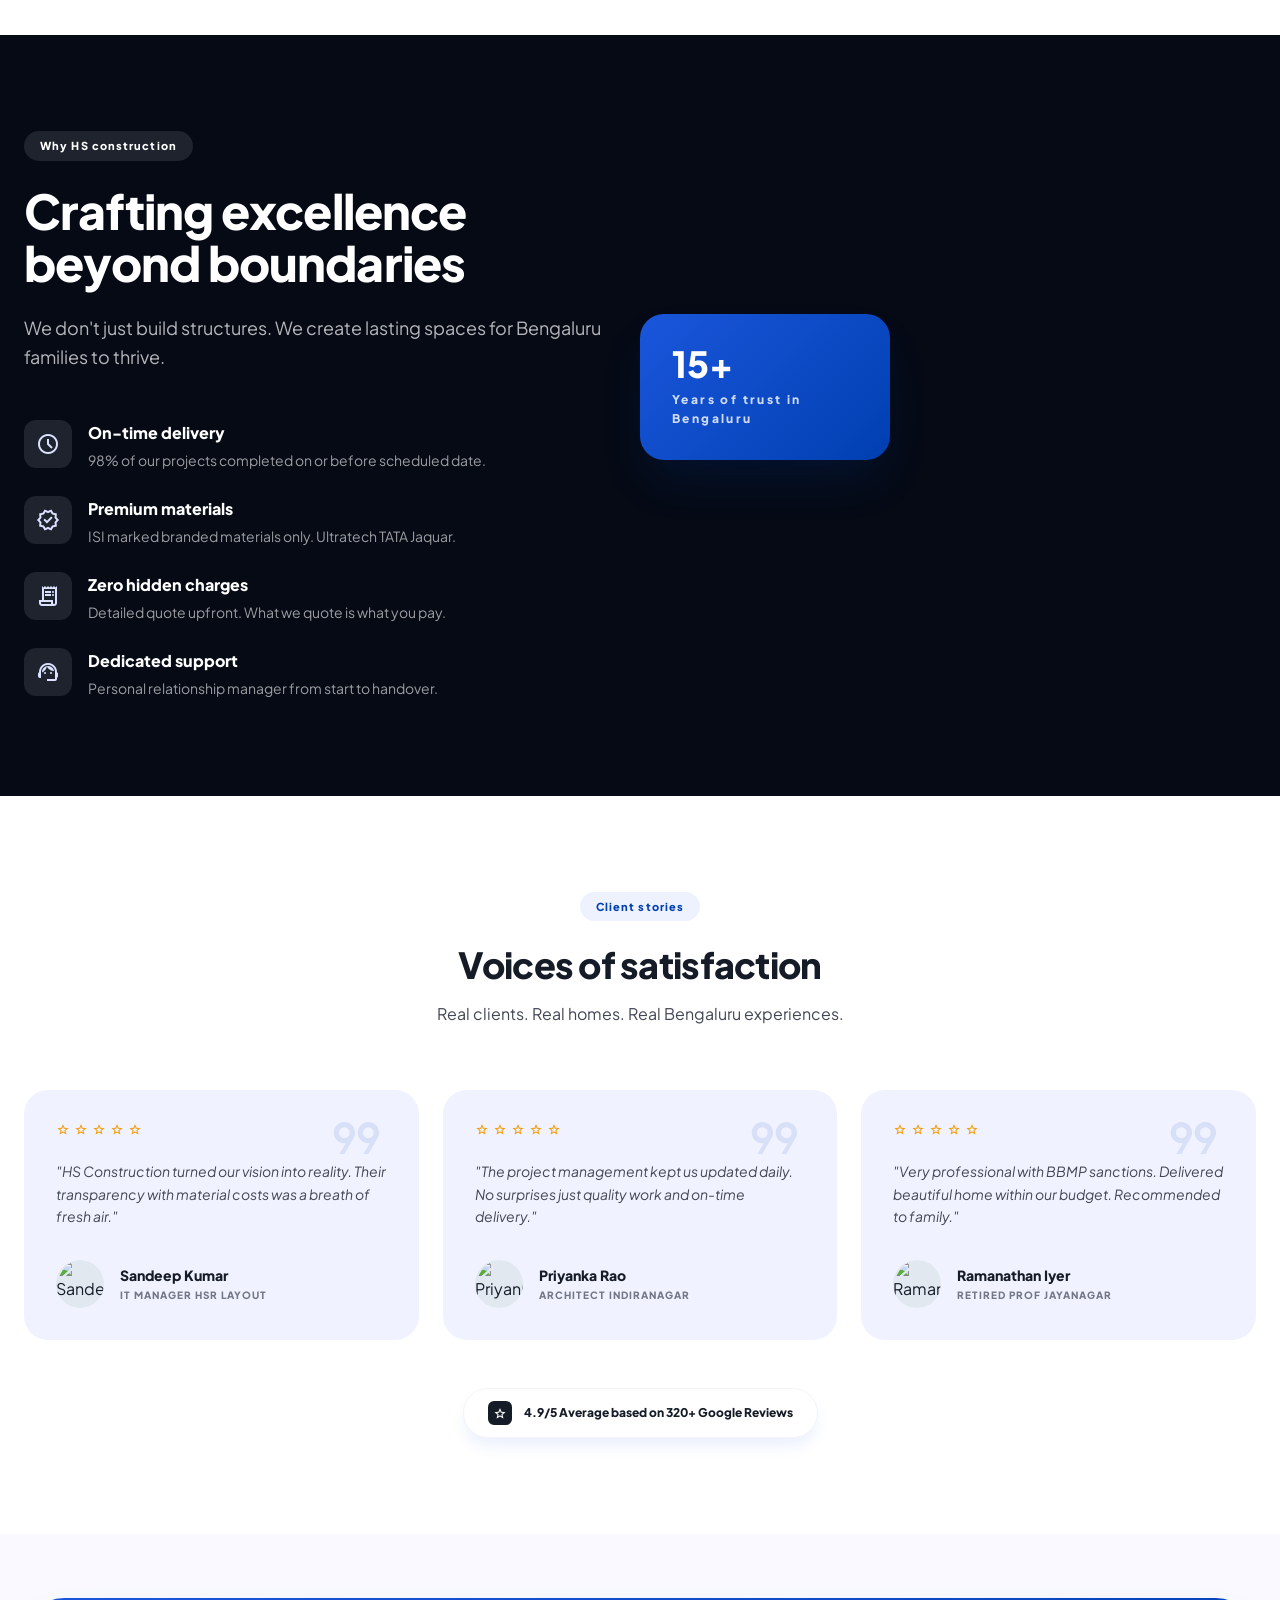
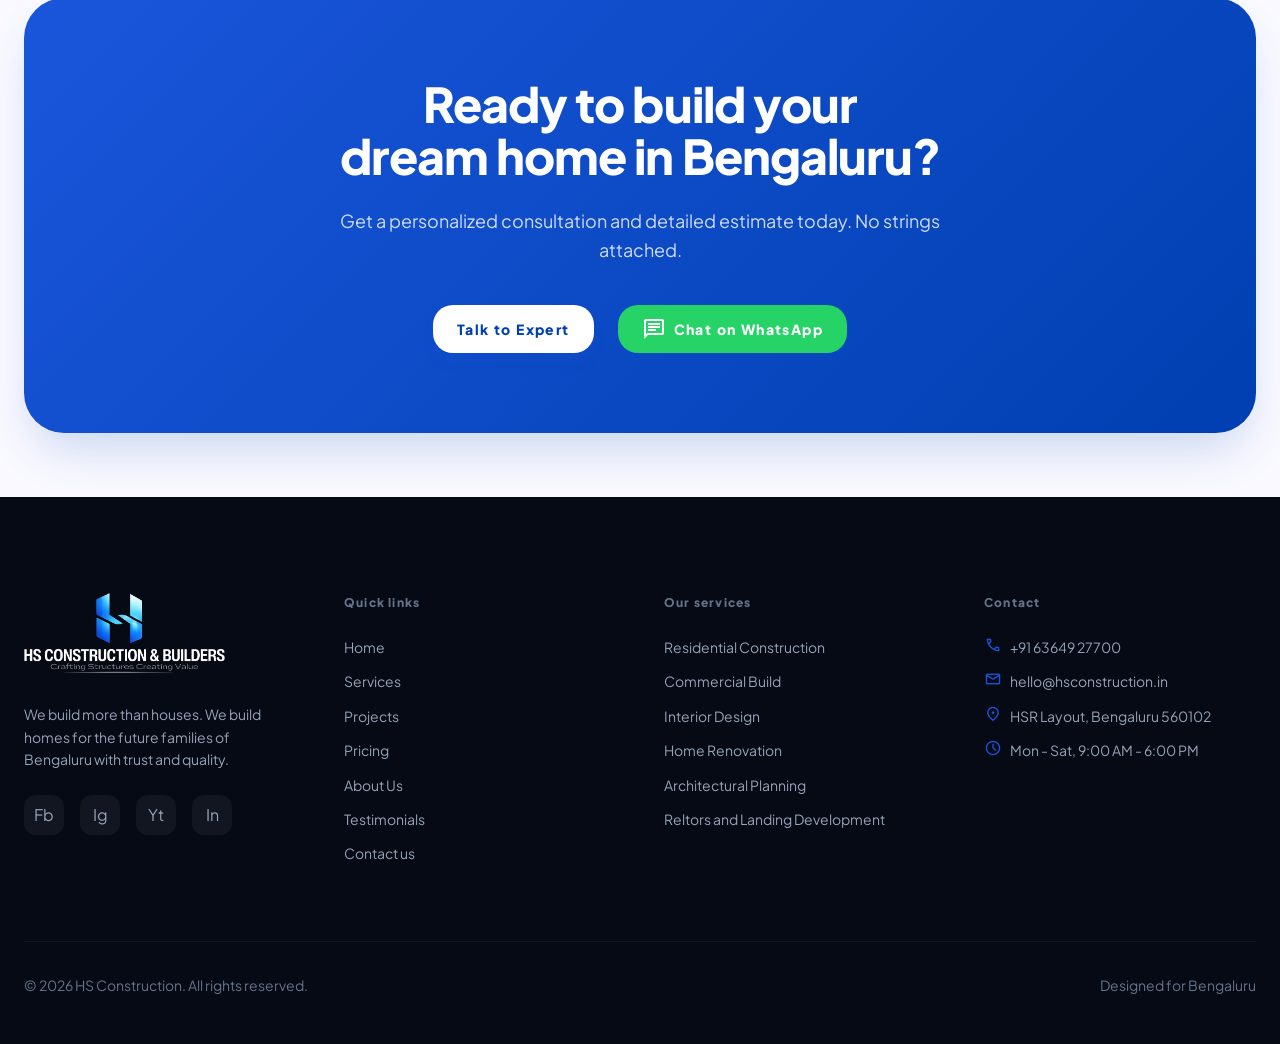
==== commit 95821b56: "first commit" ====
--- a/index.html
+++ b/index.html
@@ -1438,16 +1438,9 @@
           <div class="section-tag">Our work</div>
           <h2 style="font-size: 36px;">Iconic landmark projects</h2>
         </div>
-        <div class="filter-tabs">
-          <button class="tab active">All</button>
-          <button class="tab">Villas</button>
-          <button class="tab">Commercial</button>
-          <button class="tab">Interiors</button>
-          <button class="tab">Renovation</button>
-        </div>
-      </div>
-
-      <div class="grid grid-cols-3">
+      </div>
+
+      <div class="grid grid-cols-4">
         <!-- Project 1 -->
         <div class="project-card">
           <div class="project-image">
@@ -1574,6 +1567,48 @@
             </div>
           </div>
         </div>
+
+        <!-- Project 4 -->
+        <div class="project-card">
+          <div class="project-image">
+            <img src="https://images.unsplash.com/photo-1545324418-cc1a3fa10c00?w=800&q=80" alt="Aura Tech Center">
+            <div
+              style="position: absolute; bottom: 0; left: 0; right: 0; height: 96px; background: linear-gradient(to top, rgba(0,0,0,0.5), transparent);">
+            </div>
+            <div
+              style="position: absolute; top: 16px; left: 16px; background: rgba(255,255,255,0.15); backdrop-filter: blur(4px); border: 1px solid rgba(255,255,255,0.25); color: white; font-size: 12px; font-weight: 800; text-transform: uppercase; letter-spacing: 0.1em; padding: 4px 12px; border-radius: 9999px;">
+              Commercial</div>
+          </div>
+          <div style="padding: 24px;">
+            <h4 style="font-size: 18px; margin-bottom: 4px;">Aura tech center</h4>
+            <div
+              style="display: flex; align-items: center; gap: 4px; font-size: 12px; color: var(--text-body); margin-bottom: 16px;">
+              <span class="material-symbols-outlined text-primary" style="font-size: 14px;">location_on</span> Hebbal,
+              Bengaluru
+            </div>
+            <div
+              style="display: flex; justify-content: space-between; border-top: 1px solid var(--bg-alt); padding-top: 16px;">
+              <div style="text-align: center;">
+                <div style="font-size: 20px; font-weight: 800;" class="text-primary">15000</div>
+                <div
+                  style="font-size: 12px; text-transform: uppercase; letter-spacing: 0.1em; color: var(--text-body);">
+                  Sqft</div>
+              </div>
+              <div style="text-align: center;">
+                <div style="font-size: 20px; font-weight: 800;" class="text-primary">12 M</div>
+                <div
+                  style="font-size: 12px; text-transform: uppercase; letter-spacing: 0.1em; color: var(--text-body);">
+                  Duration</div>
+              </div>
+              <div style="text-align: center;">
+                <div style="font-size: 20px; font-weight: 800;" class="text-primary">A+</div>
+                <div
+                  style="font-size: 12px; text-transform: uppercase; letter-spacing: 0.1em; color: var(--text-body);">
+                  Grade</div>
+              </div>
+            </div>
+          </div>
+        </div>
       </div>
 
       <div style="text-align: center; margin-top: 48px;">
